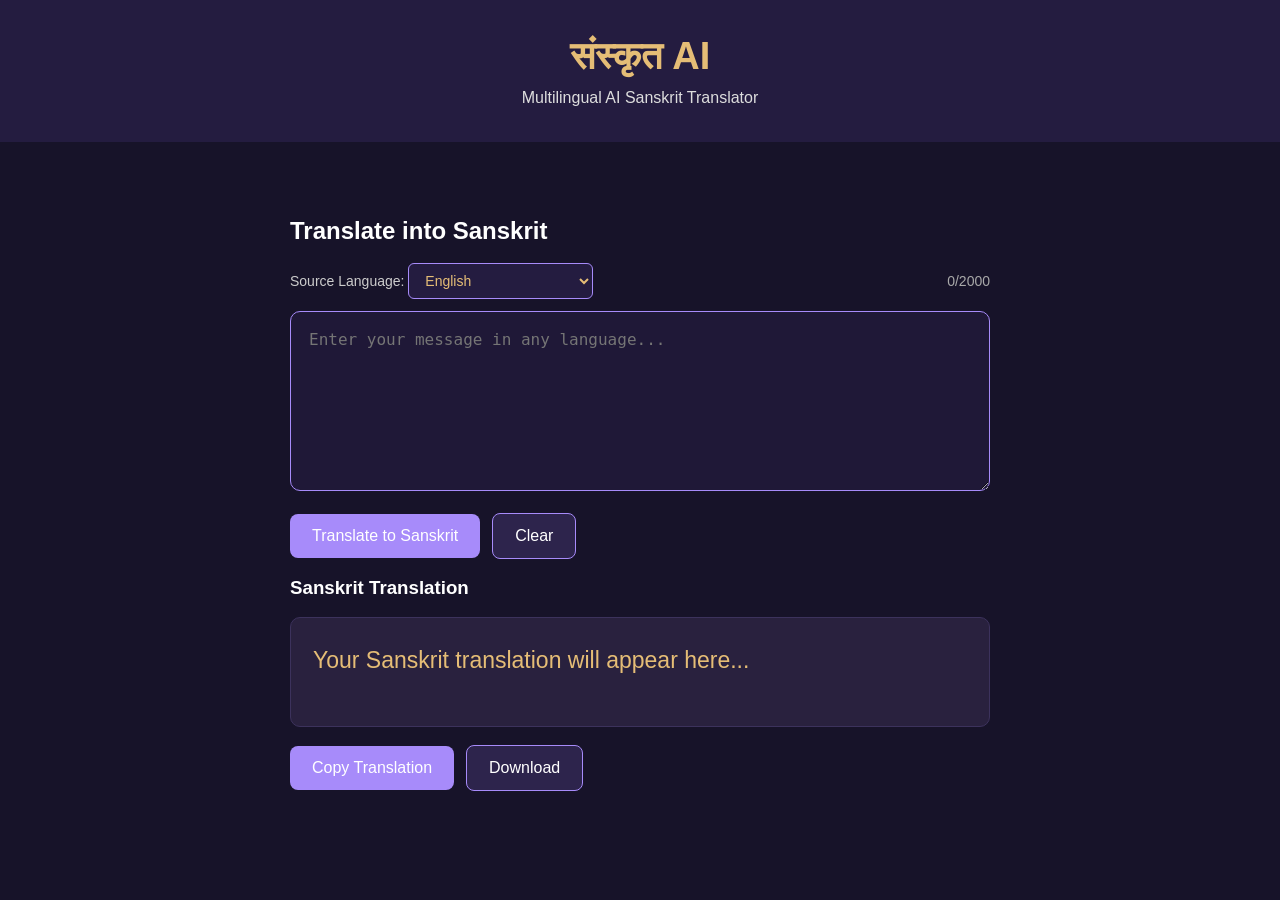
==== frontend/index.html @ bbb3565a "Initial commit: Sanskrit AI Translator with frontend and backend" ====
<!DOCTYPE html>
<html lang="en">
<head>
    <meta charset="UTF-8">
    <meta name="viewport" content="width=device-width, initial-scale=1.0">
    <title>Sanskrit AI Translator</title>
    <link rel="stylesheet" href="style.css">
</head>
<body>

    <header>
        <h1>संस्कृत AI</h1>
        <p>Multilingual AI Sanskrit Translator</p>
    </header>

    <main>
        <h2>Translate into Sanskrit</h2>

        <div class="controls-row">
            <div>
                <label for="sourceLanguage">Source Language: </label>
                <select id="sourceLanguage">
                    <option value="en-IN" selected>English</option>
                    <option value="hi-IN">Hindi (हिन्दी)</option>
                    <option value="bn-IN">Bengali (বাংলা)</option>
                    <option value="gu-IN">Gujarati (ગુજરાતી)</option>
                    <option value="kn-IN">Kannada (ಕನ್ನಡ)</option>
                    <option value="ml-IN">Malayalam (മലയാളം)</option>
                    <option value="mr-IN">Marathi (मराठी)</option>
                    <option value="od-IN">Odia (ଓଡ଼ିଆ)</option>
                    <option value="pa-IN">Punjabi (ਪੰਜਾਬੀ)</option>
                    <option value="ta-IN">Tamil (தமிழ்)</option>
                    <option value="te-IN">Telugu (తెలుగు)</option>
                </select>
            </div>
            <div id="charCount">0/2000</div>
        </div>

        <textarea id="inputText" placeholder="Enter your message in any language..."></textarea>

        <div class="button-group">
            <button id="translateBtn">Translate to Sanskrit</button>
            <button id="clearBtn" class="secondary-btn">Clear</button>
        </div>

        <h3>Sanskrit Translation</h3>

        <div id="outputText">
            Your Sanskrit translation will appear here...
        </div>

        <div class="button-group">
            <button id="copyBtn">Copy Translation</button>
            <button id="downloadBtn" class="secondary-btn">Download</button>
        </div>
    </main>

    <script src="./script.js"></script>
</body>
</html>
---- frontend/style.css ----
* {
    margin: 0;
    padding: 0;
    box-sizing: border-box;
}

body {
    font-family: Arial, sans-serif;
    background: #171329;
    color: white;
    min-height: 100vh;
}

header {
    text-align: center;
    padding: 35px;
    background: #241c40;
}

header h1 {
    color: #e5bd76;
    font-size: 38px;
}

header p {
    margin-top: 10px;
    color: #ddd;
}

main {
    max-width: 750px;
    margin: 50px auto;
    padding: 25px;
}

h2, h3 {
    margin-bottom: 18px;
}

.controls-row {
    display: flex;
    justify-content: space-between;
    align-items: center;
    margin-bottom: 12px;
    flex-wrap: wrap;
    gap: 10px;
}

label {
    font-size: 14px;
    color: #ccc;
}

select {
    background: #241c40;
    color: #e5bd76;
    border: 1px solid #a78bfa;
    border-radius: 6px;
    padding: 8px 12px;
    font-size: 14px;
    outline: none;
    cursor: pointer;
}

#charCount {
    font-size: 14px;
    color: #aaa;
}

textarea {
    width: 100%;
    height: 180px;
    padding: 18px;
    font-size: 16px;
    border-radius: 10px;
    border: 1px solid #a78bfa;
    background: #1f1837;
    color: #fff;
    resize: vertical;
    outline: none;
}

textarea:focus {
    border-color: #c4b5fd;
}

.button-group {
    display: flex;
    gap: 12px;
    align-items: center;
    flex-wrap: wrap;
    margin: 18px 0;
}

button {
    background: #a78bfa;
    color: white;
    border: none;
    padding: 13px 22px;
    border-radius: 8px;
    cursor: pointer;
    font-size: 16px;
    transition: background 0.2s ease;
}

button:hover {
    background: #8061d9;
}

button:disabled {
    background: #5b4887;
    cursor: not-allowed;
}

.secondary-btn {
    background: #2d244c;
    border: 1px solid #a78bfa;
}

.secondary-btn:hover {
    background: #3e3366;
}

#outputText {
    background: #29213e;
    padding: 22px;
    min-height: 110px;
    border-radius: 10px;
    font-size: 23px;
    line-height: 1.8;
    color: #e5bd76;
    border: 1px solid #3c325c;
    word-break: break-word;
}
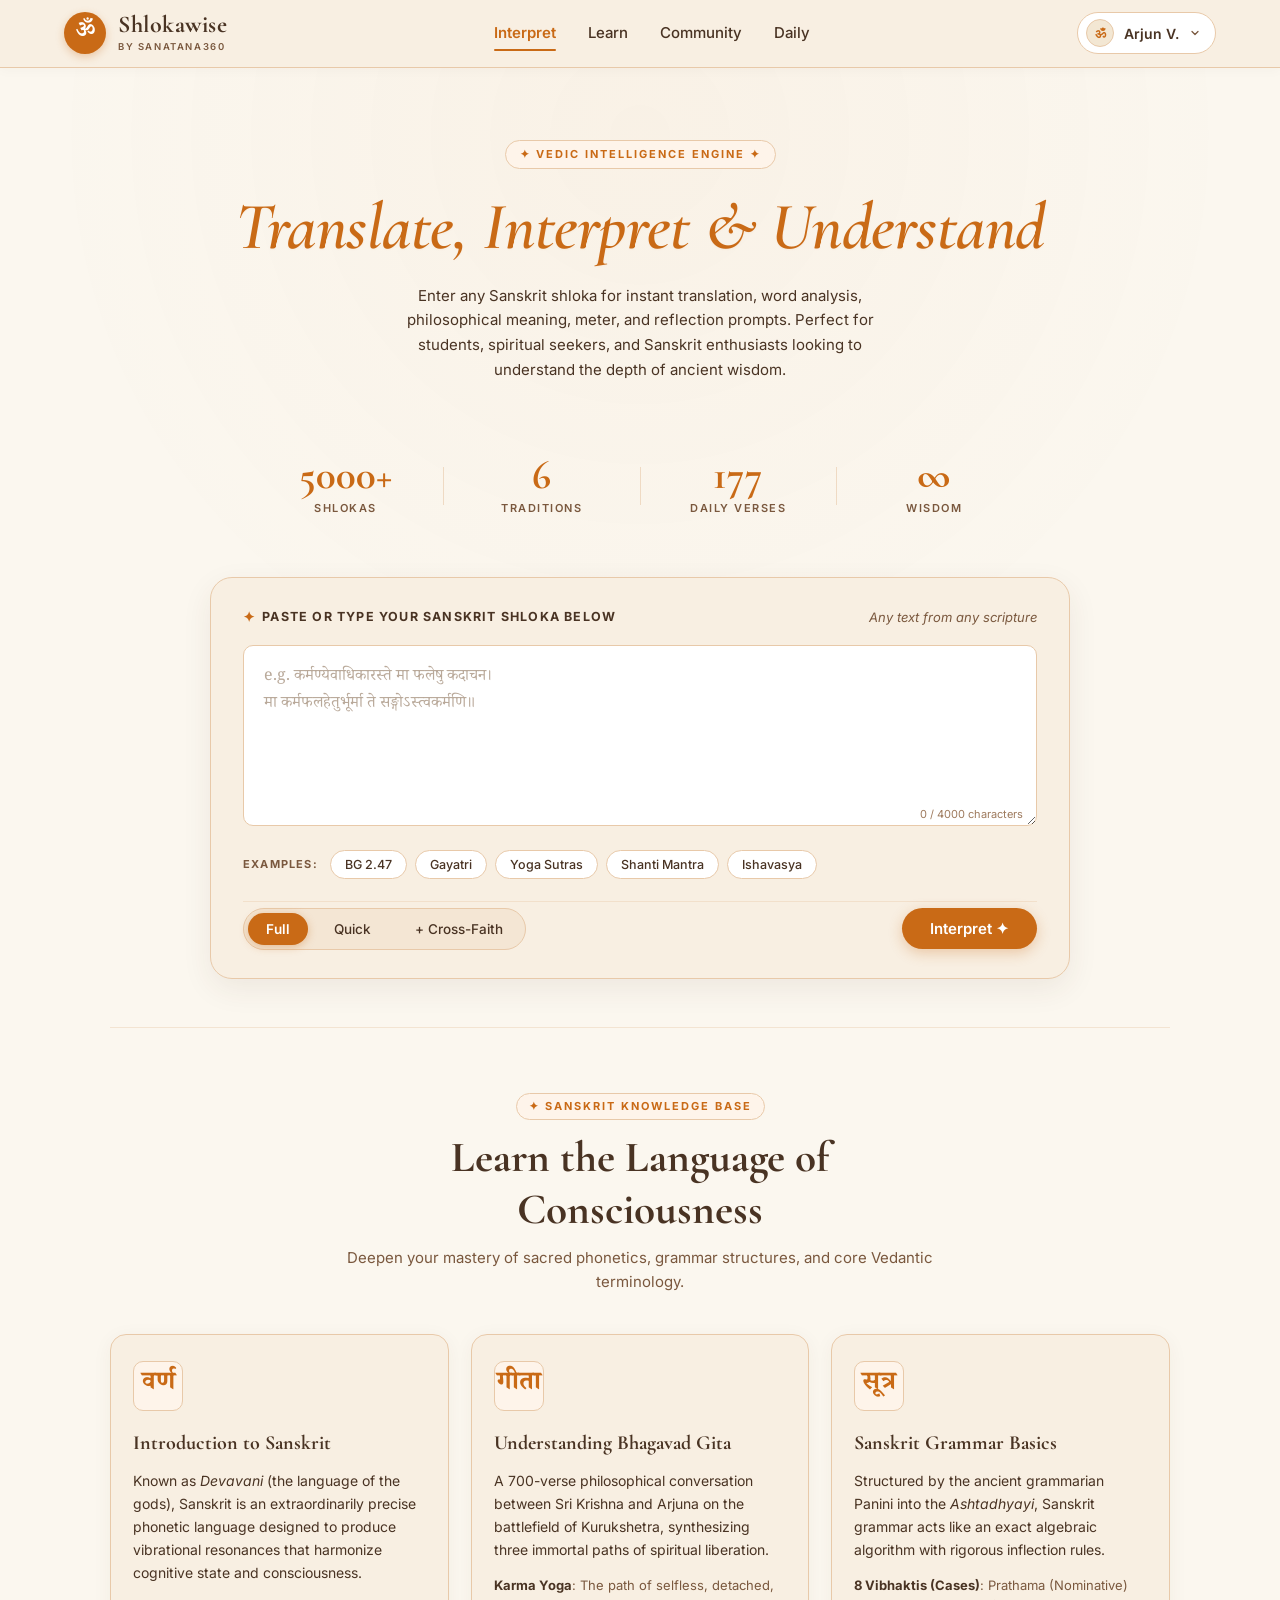
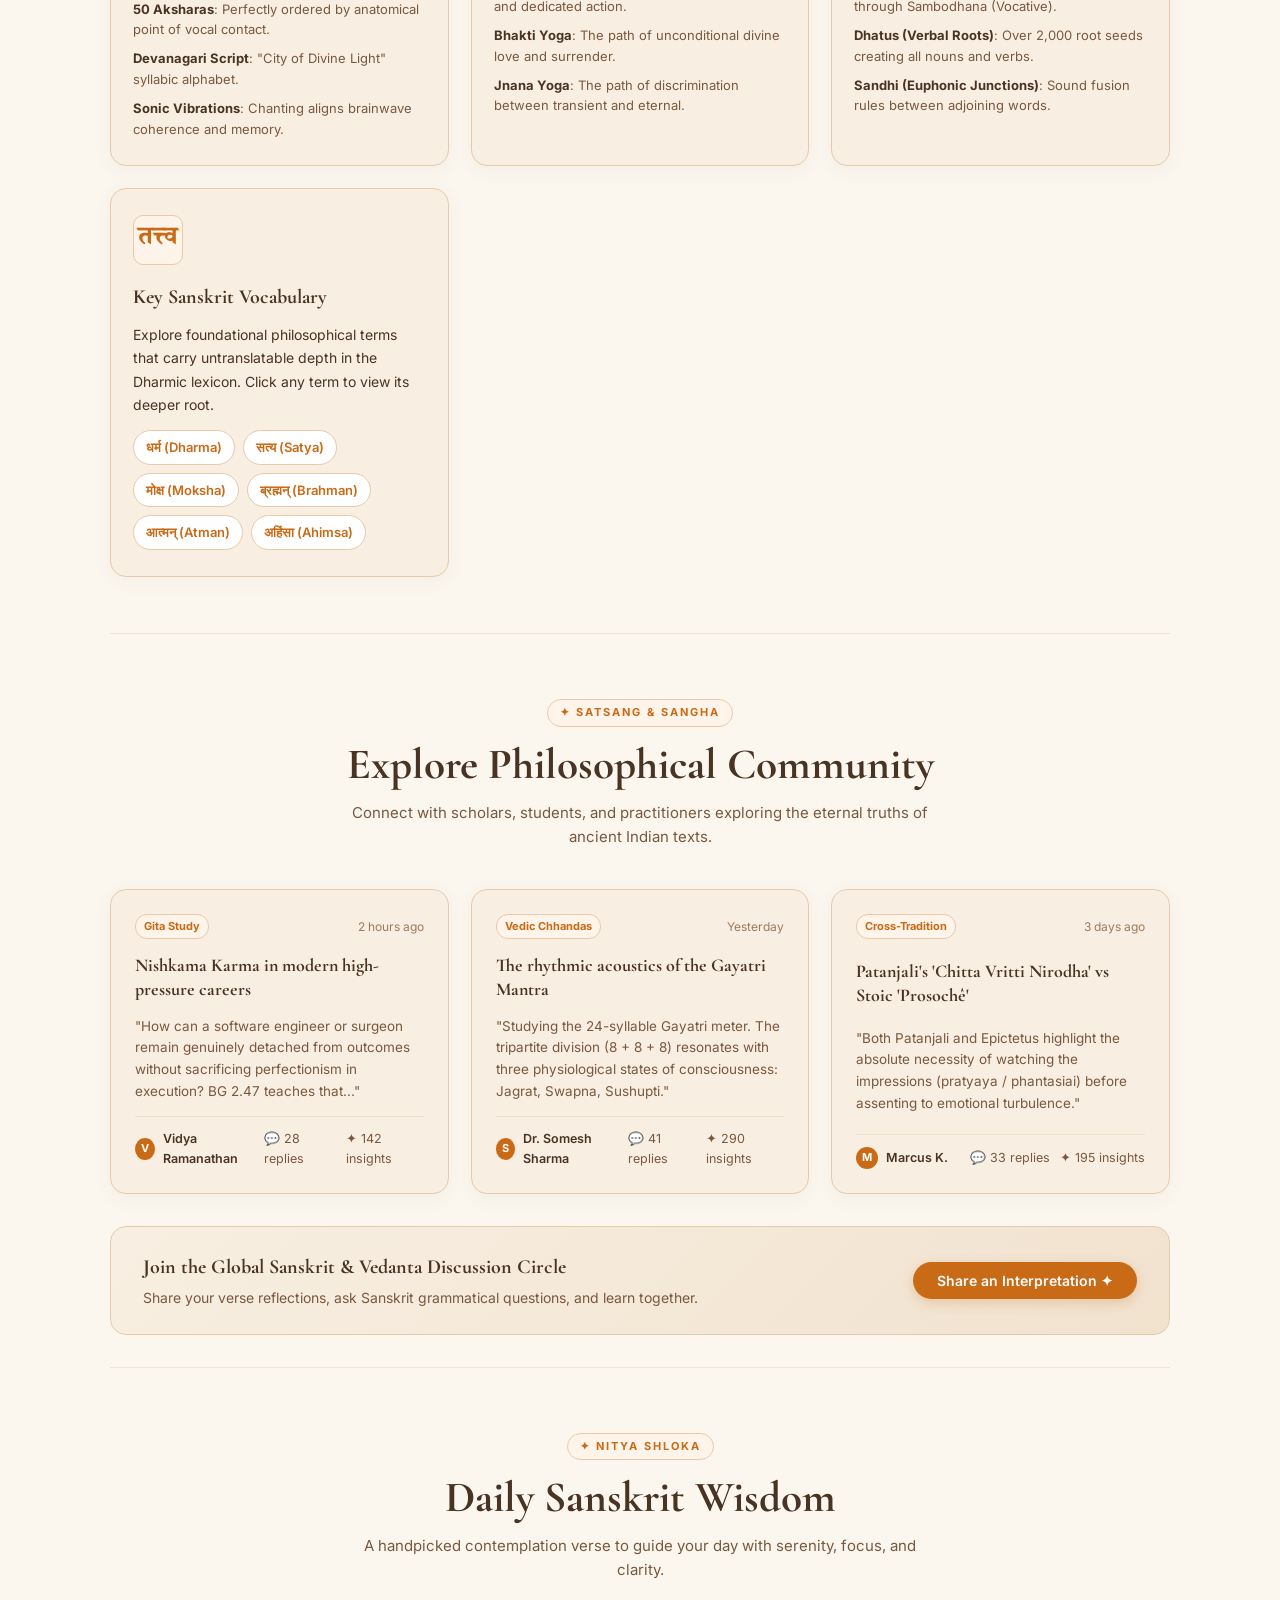
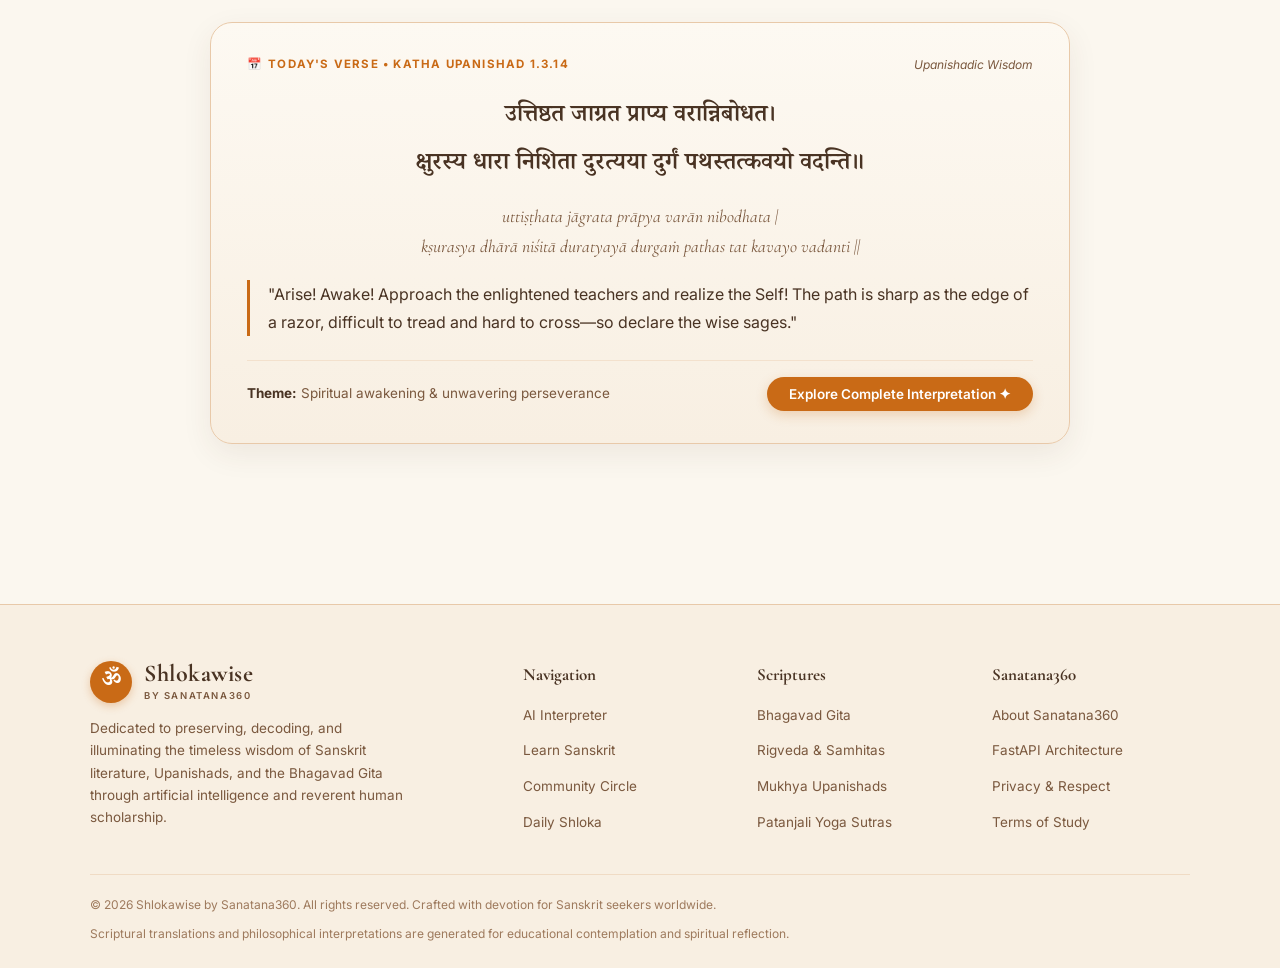
==== commit fd0ad43c: "Build Sanskrit AI Shloka Translator & Analyzer (Shlokawise)" ====
--- a/frontend/index.html
+++ b/frontend/index.html
@@ -3,58 +3,629 @@
 <head>
     <meta charset="UTF-8">
     <meta name="viewport" content="width=device-width, initial-scale=1.0">
-    <title>Sanskrit AI Translator</title>
+    <title>Shlokawise — Sanskrit AI Shloka Translator & Analyzer</title>
+    <meta name="description" content="Translate, interpret and understand Sanskrit shlokas with AI-powered word-by-word analysis, philosophical meaning, meter, and cross-faith parallels.">
+
+    <!-- Google Fonts: Cormorant Garamond, Inter, Noto Serif Devanagari -->
+    <link rel="preconnect" href="https://fonts.googleapis.com">
+    <link rel="preconnect" href="https://fonts.gstatic.com" crossorigin>
+    <link href="https://fonts.googleapis.com/css2?family=Cormorant+Garamond:ital,wght@0,400;0,500;0,600;0,700;1,400;1,600;1,700&family=Inter:wght@300;400;500;600;700&family=Noto+Serif+Devanagari:wght@400;500;600;700&display=swap" rel="stylesheet">
+
     <link rel="stylesheet" href="style.css">
 </head>
 <body>
 
-    <header>
-        <h1>संस्कृत AI</h1>
-        <p>Multilingual AI Sanskrit Translator</p>
+    <!-- 1. Navigation Bar -->
+    <header class="site-header">
+        <nav class="navbar">
+            <!-- Brand Logo & Name -->
+            <a href="#home" class="brand-group">
+                <div class="om-logo-circle" aria-label="Om Logo">
+                    <span class="om-symbol">ॐ</span>
+                </div>
+                <div class="brand-text">
+                    <span class="brand-title">Shlokawise</span>
+                    <span class="brand-subtitle">BY SANATANA360</span>
+                </div>
+            </a>
+
+            <!-- Center Navigation Links -->
+            <div class="nav-center" id="navLinks">
+                <a href="#interpret" class="nav-link active">Interpret</a>
+                <a href="#learn" class="nav-link">Learn</a>
+                <a href="#community" class="nav-link">Community</a>
+                <a href="#daily" class="nav-link">Daily</a>
+            </div>
+
+            <!-- Right Profile Menu -->
+            <div class="nav-right">
+                <div class="profile-dropdown-container">
+                    <button class="profile-button" id="profileBtn" aria-expanded="false" aria-haspopup="true">
+                        <div class="profile-avatar">
+                            <span class="avatar-icon">ॐ</span>
+                        </div>
+                        <span class="profile-username">Arjun V.</span>
+                        <svg class="dropdown-caret" width="12" height="12" viewBox="0 0 24 24" fill="none" stroke="currentColor" stroke-width="2.5" stroke-linecap="round" stroke-linejoin="round">
+                            <polyline points="6 9 12 15 18 9"></polyline>
+                        </svg>
+                    </button>
+
+                    <!-- Dropdown Profile Menu -->
+                    <div class="profile-menu" id="profileMenu">
+                        <div class="profile-menu-header">
+                            <div class="menu-user-badge">Seeker Account</div>
+                            <div class="menu-user-name">Arjun Varma</div>
+                            <div class="menu-user-email">arjun@sanatana360.org</div>
+                        </div>
+                        <div class="profile-menu-items">
+                            <a href="#saved" class="profile-menu-item" id="menuSavedShlokas">
+                                <svg width="15" height="15" viewBox="0 0 24 24" fill="none" stroke="currentColor" stroke-width="2"><path d="M19 21l-7-5-7 5V5a2 2 0 0 1 2-2h10a2 2 0 0 1 2 2z"></path></svg>
+                                <span>My Saved Shlokas</span>
+                                <span class="menu-item-badge">12</span>
+                            </a>
+                            <a href="#history" class="profile-menu-item" id="menuReadingHistory">
+                                <svg width="15" height="15" viewBox="0 0 24 24" fill="none" stroke="currentColor" stroke-width="2"><circle cx="12" cy="12" r="10"></circle><polyline points="12 6 12 12 16 14"></polyline></svg>
+                                <span>Reading History</span>
+                            </a>
+                            <a href="#preferences" class="profile-menu-item" id="menuPreferences">
+                                <svg width="15" height="15" viewBox="0 0 24 24" fill="none" stroke="currentColor" stroke-width="2"><circle cx="12" cy="12" r="3"></circle><path d="M19.4 15a1.65 1.65 0 0 0 .33 1.82l.06.06a2 2 0 0 1 0 2.83 2 2 0 0 1-2.83 0l-.06-.06a1.65 1.65 0 0 0-1.82-.33 1.65 1.65 0 0 0-1 1.51V21a2 2 0 0 1-2 2 2 2 0 0 1-2-2v-.09A1.65 1.65 0 0 0 9 19.4a1.65 1.65 0 0 0-1.82.33l-.06.06a2 2 0 0 1-2.83 0 2 2 0 0 1 0-2.83l.06-.06a1.65 1.65 0 0 0 .33-1.82 1.65 1.65 0 0 0-1.51-1H3a2 2 0 0 1-2-2 2 2 0 0 1 2-2h.09A1.65 1.65 0 0 0 4.6 9a1.65 1.65 0 0 0-.33-1.82l-.06-.06a2 2 0 0 1 0-2.83 2 2 0 0 1 2.83 0l.06.06a1.65 1.65 0 0 0 1.82.33H9a1.65 1.65 0 0 0 1-1.51V3a2 2 0 0 1 2-2 2 2 0 0 1 2 2v.09a1.65 1.65 0 0 0 1 1.51 1.65 1.65 0 0 0 1.82-.33l.06-.06a2 2 0 0 1 2.83 0 2 2 0 0 1 0 2.83l-.06.06a1.65 1.65 0 0 0-.33 1.82V9a1.65 1.65 0 0 0 1.51 1H21a2 2 0 0 1 2 2 2 2 0 0 1-2 2h-.09a1.65 1.65 0 0 0-1.51 1z"></path></svg>
+                                <span>Tradition: Advaita</span>
+                            </a>
+                            <div class="profile-menu-divider"></div>
+                            <button class="profile-menu-item signout-btn" id="menuSignOut">
+                                <svg width="15" height="15" viewBox="0 0 24 24" fill="none" stroke="currentColor" stroke-width="2"><path d="M9 21H5a2 2 0 0 1-2-2V5a2 2 0 0 1 2-2h4"></path><polyline points="16 17 21 12 16 7"></polyline><line x1="21" y1="12" x2="9" y2="12"></line></svg>
+                                <span>Sign Out</span>
+                            </button>
+                        </div>
+                    </div>
+                </div>
+
+                <!-- Mobile Hamburger Button -->
+                <button class="mobile-toggle" id="mobileMenuBtn" aria-label="Toggle navigation menu">
+                    <span class="hamburger-bar"></span>
+                    <span class="hamburger-bar"></span>
+                    <span class="hamburger-bar"></span>
+                </button>
+            </div>
+        </nav>
+
+        <!-- Mobile Navigation Drawer -->
+        <div class="mobile-nav-drawer" id="mobileDrawer">
+            <a href="#interpret" class="mobile-nav-link active">Interpret</a>
+            <a href="#learn" class="mobile-nav-link">Learn</a>
+            <a href="#community" class="mobile-nav-link">Community</a>
+            <a href="#daily" class="mobile-nav-link">Daily</a>
+            <div class="mobile-drawer-footer">
+                <div class="mobile-user-row">
+                    <span class="avatar-icon">ॐ</span>
+                    <span class="profile-username">Arjun V. (Sanatana360)</span>
+                </div>
+            </div>
+        </div>
     </header>
 
-    <main>
-        <h2>Translate into Sanskrit</h2>
-
-        <div class="controls-row">
-            <div>
-                <label for="sourceLanguage">Source Language: </label>
-                <select id="sourceLanguage">
-                    <option value="en-IN" selected>English</option>
-                    <option value="hi-IN">Hindi (हिन्दी)</option>
-                    <option value="bn-IN">Bengali (বাংলা)</option>
-                    <option value="gu-IN">Gujarati (ગુજરાતી)</option>
-                    <option value="kn-IN">Kannada (ಕನ್ನಡ)</option>
-                    <option value="ml-IN">Malayalam (മലയാളം)</option>
-                    <option value="mr-IN">Marathi (मराठी)</option>
-                    <option value="od-IN">Odia (ଓଡ଼ିଆ)</option>
-                    <option value="pa-IN">Punjabi (ਪੰਜਾਬੀ)</option>
-                    <option value="ta-IN">Tamil (தமிழ்)</option>
-                    <option value="te-IN">Telugu (తెలుగు)</option>
-                </select>
-            </div>
-            <div id="charCount">0/2000</div>
+    <!-- Main Content Container -->
+    <main class="page-container" id="home">
+
+        <!-- 2. Hero Section -->
+        <section class="hero-section">
+            <div class="hero-badge">✦ VEDIC INTELLIGENCE ENGINE ✦</div>
+            <h1 class="hero-title">Translate, Interpret &amp; Understand</h1>
+            <p class="hero-description">
+                Enter any Sanskrit shloka for instant translation, word analysis, philosophical meaning, meter, and reflection prompts. Perfect for students, spiritual seekers, and Sanskrit enthusiasts looking to understand the depth of ancient wisdom.
+            </p>
+        </section>
+
+        <!-- 3. Statistics Section -->
+        <section class="stats-section" aria-label="Shlokawise Key Statistics">
+            <div class="stat-card">
+                <div class="stat-number">5000+</div>
+                <div class="stat-label">SHLOKAS</div>
+            </div>
+            <div class="stat-divider"></div>
+            <div class="stat-card">
+                <div class="stat-number">6</div>
+                <div class="stat-label">TRADITIONS</div>
+            </div>
+            <div class="stat-divider"></div>
+            <div class="stat-card">
+                <div class="stat-number">177</div>
+                <div class="stat-label">DAILY VERSES</div>
+            </div>
+            <div class="stat-divider"></div>
+            <div class="stat-card">
+                <div class="stat-number">∞</div>
+                <div class="stat-label">WISDOM</div>
+            </div>
+        </section>
+
+        <!-- 4. Sanskrit Shloka Input Card -->
+        <section class="interpreter-section" id="interpret">
+            <div class="shloka-input-card">
+                <!-- Card Header -->
+                <div class="card-top-row">
+                    <div class="card-instruction">
+                        <span class="star-glyph">✦</span> PASTE OR TYPE YOUR SANSKRIT SHLOKA BELOW
+                    </div>
+                    <div class="card-subtitle">
+                        Any text from any scripture
+                    </div>
+                </div>
+
+                <!-- Textarea -->
+                <div class="textarea-wrapper">
+                    <textarea 
+                        id="shlokaInput" 
+                        class="shloka-textarea" 
+                        rows="4" 
+                        placeholder="e.g. कर्मण्येवाधिकारस्ते मा फलेषु कदाचन।&#10;मा कर्मफलहेतुर्भूर्मा ते सङ्गोऽस्त्वकर्मणि॥"
+                        spellcheck="false"
+                    ></textarea>
+                    <div class="char-counter" id="charCounter">0 / 4000 characters</div>
+                </div>
+
+                <!-- Validation / Feedback Banner -->
+                <div class="validation-banner" id="validationBanner" role="alert" hidden>
+                    <span class="validation-icon">⚠</span>
+                    <span class="validation-text" id="validationText">Please enter or choose a Sanskrit shloka to interpret.</span>
+                </div>
+
+                <!-- Example Shloka Buttons -->
+                <div class="examples-container">
+                    <span class="examples-tag">EXAMPLES:</span>
+                    <div class="example-buttons-group">
+                        <button type="button" class="example-btn" data-verse="bg247">BG 2.47</button>
+                        <button type="button" class="example-btn" data-verse="gayatri">Gayatri</button>
+                        <button type="button" class="example-btn" data-verse="yogasutras">Yoga Sutras</button>
+                        <button type="button" class="example-btn" data-verse="shanti">Shanti Mantra</button>
+                        <button type="button" class="example-btn" data-verse="ishavasya">Ishavasya</button>
+                    </div>
+                </div>
+
+                <!-- Mode Selector & Interpret Action Row -->
+                <div class="card-action-row">
+                    <!-- Interpretation Mode Selector -->
+                    <div class="mode-selector-group" role="radiogroup" aria-label="Interpretation Mode">
+                        <button type="button" class="mode-btn active" data-mode="full" role="radio" aria-checked="true">
+                            Full
+                        </button>
+                        <button type="button" class="mode-btn" data-mode="quick" role="radio" aria-checked="false">
+                            Quick
+                        </button>
+                        <button type="button" class="mode-btn" data-mode="cross_faith" role="radio" aria-checked="false">
+                            + Cross-Faith
+                        </button>
+                    </div>
+
+                    <!-- Interpret Button -->
+                    <div class="action-submit-group">
+                        <button type="button" class="interpret-btn" id="interpretBtn">
+                            <span class="btn-spinner" id="btnSpinner" hidden></span>
+                            <span class="btn-label" id="btnLabel">Interpret ✦</span>
+                        </button>
+                    </div>
+                </div>
+            </div>
+        </section>
+
+        <!-- 5. Error Message Card (Shown when backend is unreachable) -->
+        <section class="backend-error-container" id="errorSection" hidden>
+            <div class="error-card">
+                <div class="error-header">
+                    <div class="error-badge">⚠ SERVER CONNECTION NOTICE</div>
+                    <button class="error-close" id="errorCloseBtn">&times;</button>
+                </div>
+                <h3 class="error-title" id="errorTitle">Unable to Connect to FastAPI Backend</h3>
+                <p class="error-message" id="errorMessage">
+                    The interpretation request could not reach the backend server.
+                </p>
+                <div class="error-instructions">
+                    <div class="instructions-label">How to start your local backend:</div>
+                    <code>uvicorn backend.app:app --reload --port 8000</code>
+                </div>
+            </div>
+        </section>
+
+        <!-- 6. AI Results Section -->
+        <section class="results-section" id="resultsSection" hidden>
+            <div class="results-header-card">
+                <div class="results-meta">
+                    <span class="results-badge" id="resultModeBadge">✦ FULL INTERPRETATION</span>
+                    <h2 class="results-title" id="resultTitle">Bhagavad Gita — Chapter 2, Verse 47</h2>
+                    <span class="results-meter" id="resultMeter">Meter: Anuṣṭubh Chhandas</span>
+                </div>
+                <div class="results-actions">
+                    <button type="button" class="action-pill-btn" id="copyAllBtn">
+                        <svg width="15" height="15" viewBox="0 0 24 24" fill="none" stroke="currentColor" stroke-width="2"><rect x="9" y="9" width="13" height="13" rx="2" ry="2"></rect><path d="M5 15H4a2 2 0 0 1-2-2V4a2 2 0 0 1 2-2h9a2 2 0 0 1 2 2v1"></path></svg>
+                        <span>Copy Full Report</span>
+                    </button>
+                    <button type="button" class="action-pill-btn" id="newInterpretBtn">
+                        <svg width="15" height="15" viewBox="0 0 24 24" fill="none" stroke="currentColor" stroke-width="2"><polyline points="23 4 23 10 17 10"></polyline><polyline points="1 20 1 14 7 14"></polyline><path d="M3.51 9a9 9 0 0 1 14.85-3.36L23 10M1 14l4.64 4.36A9 9 0 0 0 20.49 15"></path></svg>
+                        <span>New Shloka</span>
+                    </button>
+                </div>
+            </div>
+
+            <!-- Card 1: Original Sanskrit Shloka -->
+            <article class="result-card shloka-primary-card">
+                <div class="card-header-line">
+                    <h3 class="card-heading">✦ Original Sanskrit Shloka</h3>
+                    <button type="button" class="copy-icon-btn" id="copyShlokaBtn" aria-label="Copy Sanskrit Shloka">
+                        <svg width="14" height="14" viewBox="0 0 24 24" fill="none" stroke="currentColor" stroke-width="2"><rect x="9" y="9" width="13" height="13" rx="2" ry="2"></rect><path d="M5 15H4a2 2 0 0 1-2-2V4a2 2 0 0 1 2-2h9a2 2 0 0 1 2 2v1"></path></svg>
+                        <span class="copy-text">Copy Shloka</span>
+                    </button>
+                </div>
+                <div class="sanskrit-display" id="resSanskrit">
+                    कर्मण्येवाधिकारस्ते मा फलेषु कदाचन।<br>
+                    मा कर्मफलहेतुर्भूर्मा ते सङ्गोऽस्त्वकर्मणि॥
+                </div>
+            </article>
+
+            <!-- Card 2: Transliteration -->
+            <article class="result-card transliteration-card" id="cardTransliteration">
+                <div class="card-header-line">
+                    <h3 class="card-heading">✦ IAST Roman Transliteration</h3>
+                </div>
+                <div class="transliteration-text" id="resTransliteration">
+                    karmaṇy-evādhikāras te mā phaleṣu kadācana |<br>
+                    mā karma-phala-hetur bhūr mā te saṅgo 'stv akarmaṇi ||
+                </div>
+            </article>
+
+            <!-- Card 3: English Translation -->
+            <article class="result-card translation-card">
+                <div class="card-header-line">
+                    <h3 class="card-heading">✦ English Translation</h3>
+                    <button type="button" class="copy-icon-btn" id="copyTranslationBtn" aria-label="Copy English Translation">
+                        <svg width="14" height="14" viewBox="0 0 24 24" fill="none" stroke="currentColor" stroke-width="2"><rect x="9" y="9" width="13" height="13" rx="2" ry="2"></rect><path d="M5 15H4a2 2 0 0 1-2-2V4a2 2 0 0 1 2-2h9a2 2 0 0 1 2 2v1"></path></svg>
+                        <span class="copy-text">Copy Translation</span>
+                    </button>
+                </div>
+                <blockquote class="translation-text" id="resTranslation">
+                    You have a right only to perform your prescribed duty, but never to the fruits of action. Never consider yourself the cause of the results of your activities, and never be attached to inaction.
+                </blockquote>
+            </article>
+
+            <!-- Card 4: Word-by-Word Analysis (Full/Cross-Faith) -->
+            <article class="result-card word-analysis-card" id="cardWordByWord">
+                <div class="card-header-line">
+                    <h3 class="card-heading">✦ Word-by-Word Analysis (Padachheda &amp; Artha)</h3>
+                </div>
+                <div class="table-responsive">
+                    <table class="word-table">
+                        <thead>
+                            <tr>
+                                <th>Sanskrit Word</th>
+                                <th>Transliteration</th>
+                                <th>Grammatical Analysis</th>
+                                <th>Meaning</th>
+                            </tr>
+                        </thead>
+                        <tbody id="resWordTableBody">
+                            <!-- Populated dynamically -->
+                        </tbody>
+                    </table>
+                </div>
+            </article>
+
+            <!-- Card 5: Philosophical Meaning -->
+            <article class="result-card philosophical-card" id="cardPhilosophical">
+                <div class="card-header-line">
+                    <h3 class="card-heading">✦ Philosophical Meaning (Darshana &amp; Tattva)</h3>
+                </div>
+                <div class="card-body-text" id="resPhilosophical">
+                    <!-- Populated dynamically -->
+                </div>
+            </article>
+
+            <!-- Card 6: Historical & Spiritual Context -->
+            <article class="result-card context-card" id="cardContext">
+                <div class="card-header-line">
+                    <h3 class="card-heading">✦ Historical &amp; Spiritual Context</h3>
+                </div>
+                <div class="card-body-text" id="resContext">
+                    <!-- Populated dynamically -->
+                </div>
+            </article>
+
+            <!-- Card 7: Key Takeaways -->
+            <article class="result-card takeaways-card" id="cardTakeaways">
+                <div class="card-header-line">
+                    <h3 class="card-heading">✦ Key Takeaways &amp; Life Lessons</h3>
+                </div>
+                <ul class="takeaways-list" id="resTakeaways">
+                    <!-- Populated dynamically -->
+                </ul>
+            </article>
+
+            <!-- Card 8: Reflection Questions -->
+            <article class="result-card reflections-card" id="cardReflections">
+                <div class="card-header-line">
+                    <h3 class="card-heading">✦ Contemplation &amp; Reflection Prompts</h3>
+                </div>
+                <div class="reflections-grid" id="resReflections">
+                    <!-- Populated dynamically -->
+                </div>
+            </article>
+
+            <!-- Card 9: Cross-Faith & Universal Parallel Traditions -->
+            <article class="result-card cross-faith-card" id="cardCrossFaith">
+                <div class="card-header-line">
+                    <h3 class="card-heading">✦ Cross-Faith Insights &amp; Universal Parallels</h3>
+                    <span class="universal-tag">Universal Wisdom</span>
+                </div>
+                <div class="universal-teaching-banner" id="resUniversalTeaching">
+                    The universal dichotomy of control: distinguishing what lies within our sovereign power from what lies beyond it.
+                </div>
+                <div class="traditions-grid" id="resCrossFaithGrid">
+                    <!-- Populated dynamically -->
+                </div>
+            </article>
+        </section>
+
+        <!-- 7. Learn Section -->
+        <section class="content-section" id="learn">
+            <div class="section-title-wrap">
+                <span class="section-tag">✦ SANSKRIT KNOWLEDGE BASE</span>
+                <h2 class="section-heading">Learn the Language of Consciousness</h2>
+                <p class="section-subtext">Deepen your mastery of sacred phonetics, grammar structures, and core Vedantic terminology.</p>
+            </div>
+
+            <div class="learn-grid">
+                <!-- Learn Card 1 -->
+                <div class="learn-card">
+                    <div class="learn-icon">वर्ण</div>
+                    <h3 class="learn-title">Introduction to Sanskrit</h3>
+                    <p class="learn-description">
+                        Known as <em>Devavani</em> (the language of the gods), Sanskrit is an extraordinarily precise phonetic language designed to produce vibrational resonances that harmonize cognitive state and consciousness.
+                    </p>
+                    <ul class="learn-points">
+                        <li><strong>50 Aksharas</strong>: Perfectly ordered by anatomical point of vocal contact.</li>
+                        <li><strong>Devanagari Script</strong>: "City of Divine Light" syllabic alphabet.</li>
+                        <li><strong>Sonic Vibrations</strong>: Chanting aligns brainwave coherence and memory.</li>
+                    </ul>
+                </div>
+
+                <!-- Learn Card 2 -->
+                <div class="learn-card">
+                    <div class="learn-icon">गीता</div>
+                    <h3 class="learn-title">Understanding Bhagavad Gita</h3>
+                    <p class="learn-description">
+                        A 700-verse philosophical conversation between Sri Krishna and Arjuna on the battlefield of Kurukshetra, synthesizing three immortal paths of spiritual liberation.
+                    </p>
+                    <ul class="learn-points">
+                        <li><strong>Karma Yoga</strong>: The path of selfless, detached, and dedicated action.</li>
+                        <li><strong>Bhakti Yoga</strong>: The path of unconditional divine love and surrender.</li>
+                        <li><strong>Jnana Yoga</strong>: The path of discrimination between transient and eternal.</li>
+                    </ul>
+                </div>
+
+                <!-- Learn Card 3 -->
+                <div class="learn-card">
+                    <div class="learn-icon">सूत्र</div>
+                    <h3 class="learn-title">Sanskrit Grammar Basics</h3>
+                    <p class="learn-description">
+                        Structured by the ancient grammarian Panini into the <em>Ashtadhyayi</em>, Sanskrit grammar acts like an exact algebraic algorithm with rigorous inflection rules.
+                    </p>
+                    <ul class="learn-points">
+                        <li><strong>8 Vibhaktis (Cases)</strong>: Prathama (Nominative) through Sambodhana (Vocative).</li>
+                        <li><strong>Dhatus (Verbal Roots)</strong>: Over 2,000 root seeds creating all nouns and verbs.</li>
+                        <li><strong>Sandhi (Euphonic Junctions)</strong>: Sound fusion rules between adjoining words.</li>
+                    </ul>
+                </div>
+
+                <!-- Learn Card 4 -->
+                <div class="learn-card">
+                    <div class="learn-icon">तत्त्व</div>
+                    <h3 class="learn-title">Key Sanskrit Vocabulary</h3>
+                    <p class="learn-description">
+                        Explore foundational philosophical terms that carry untranslatable depth in the Dharmic lexicon. Click any term to view its deeper root.
+                    </p>
+                    <div class="terms-cloud">
+                        <span class="term-pill" title="Righteousness, cosmic order, duty, moral law">धर्म (Dharma)</span>
+                        <span class="term-pill" title="Truth, reality, unchangeable essence">सत्य (Satya)</span>
+                        <span class="term-pill" title="Spiritual liberation, freedom from cycle of rebirth">मोक्ष (Moksha)</span>
+                        <span class="term-pill" title="The supreme non-dual infinite consciousness">ब्रह्मन् (Brahman)</span>
+                        <span class="term-pill" title="The eternal inner Self, the witness observer">आत्मन् (Atman)</span>
+                        <span class="term-pill" title="Non-violence, absence of harm in thought, word, and deed">अहिंसा (Ahimsa)</span>
+                    </div>
+                </div>
+            </div>
+        </section>
+
+        <!-- 8. Community Section -->
+        <section class="content-section" id="community">
+            <div class="section-title-wrap">
+                <span class="section-tag">✦ SATSANG &amp; SANGHA</span>
+                <h2 class="section-heading">Explore Philosophical Community</h2>
+                <p class="section-subtext">Connect with scholars, students, and practitioners exploring the eternal truths of ancient Indian texts.</p>
+            </div>
+
+            <div class="community-grid">
+                <!-- Thread 1 -->
+                <div class="community-card">
+                    <div class="community-meta">
+                        <span class="topic-tag">Gita Study</span>
+                        <span class="topic-time">2 hours ago</span>
+                    </div>
+                    <h3 class="community-title">Nishkama Karma in modern high-pressure careers</h3>
+                    <p class="community-snippet">
+                        "How can a software engineer or surgeon remain genuinely detached from outcomes without sacrificing perfectionism in execution? BG 2.47 teaches that..."
+                    </p>
+                    <div class="community-footer">
+                        <div class="author-info">
+                            <span class="author-avatar">V</span>
+                            <span class="author-name">Vidya Ramanathan</span>
+                        </div>
+                        <div class="community-stats">
+                            <span>💬 28 replies</span>
+                            <span>✦ 142 insights</span>
+                        </div>
+                    </div>
+                </div>
+
+                <!-- Thread 2 -->
+                <div class="community-card">
+                    <div class="community-meta">
+                        <span class="topic-tag">Vedic Chhandas</span>
+                        <span class="topic-time">Yesterday</span>
+                    </div>
+                    <h3 class="community-title">The rhythmic acoustics of the Gayatri Mantra</h3>
+                    <p class="community-snippet">
+                        "Studying the 24-syllable Gayatri meter. The tripartite division (8 + 8 + 8) resonates with three physiological states of consciousness: Jagrat, Swapna, Sushupti."
+                    </p>
+                    <div class="community-footer">
+                        <div class="author-info">
+                            <span class="author-avatar">S</span>
+                            <span class="author-name">Dr. Somesh Sharma</span>
+                        </div>
+                        <div class="community-stats">
+                            <span>💬 41 replies</span>
+                            <span>✦ 290 insights</span>
+                        </div>
+                    </div>
+                </div>
+
+                <!-- Thread 3 -->
+                <div class="community-card">
+                    <div class="community-meta">
+                        <span class="topic-tag">Cross-Tradition</span>
+                        <span class="topic-time">3 days ago</span>
+                    </div>
+                    <h3 class="community-title">Patanjali's 'Chitta Vritti Nirodha' vs Stoic 'Prosochê'</h3>
+                    <p class="community-snippet">
+                        "Both Patanjali and Epictetus highlight the absolute necessity of watching the impressions (pratyaya / phantasiai) before assenting to emotional turbulence."
+                    </p>
+                    <div class="community-footer">
+                        <div class="author-info">
+                            <span class="author-avatar">M</span>
+                            <span class="author-name">Marcus K.</span>
+                        </div>
+                        <div class="community-stats">
+                            <span>💬 33 replies</span>
+                            <span>✦ 195 insights</span>
+                        </div>
+                    </div>
+                </div>
+            </div>
+
+            <!-- Community CTA Box -->
+            <div class="community-cta-box">
+                <div class="cta-text">
+                    <div class="cta-title">Join the Global Sanskrit &amp; Vedanta Discussion Circle</div>
+                    <div class="cta-subtitle">Share your verse reflections, ask Sanskrit grammatical questions, and learn together.</div>
+                </div>
+                <button type="button" class="cta-btn" id="joinCommunityBtn">Share an Interpretation ✦</button>
+            </div>
+        </section>
+
+        <!-- 9. Daily Wisdom Section -->
+        <section class="content-section" id="daily">
+            <div class="section-title-wrap">
+                <span class="section-tag">✦ NITYA SHLOKA</span>
+                <h2 class="section-heading">Daily Sanskrit Wisdom</h2>
+                <p class="section-subtext">A handpicked contemplation verse to guide your day with serenity, focus, and clarity.</p>
+            </div>
+
+            <div class="daily-shloka-card">
+                <div class="daily-card-header">
+                    <div class="daily-date-badge">
+                        <span class="calendar-icon">📅</span> TODAY'S VERSE • KATHA UPANISHAD 1.3.14
+                    </div>
+                    <span class="daily-tradition-tag">Upanishadic Wisdom</span>
+                </div>
+
+                <div class="daily-sanskrit" id="dailySanskritText">
+                    उत्तिष्ठत जाग्रत प्राप्य वरान्निबोधत।<br>
+                    क्षुरस्य धारा निशिता दुरत्यया दुर्गं पथस्तत्कवयो वदन्ति॥
+                </div>
+
+                <div class="daily-transliteration" id="dailyTranslitText">
+                    uttiṣṭhata jāgrata prāpya varān nibodhata |<br>
+                    kṣurasya dhārā niśitā duratyayā durgaṁ pathas tat kavayo vadanti ||
+                </div>
+
+                <blockquote class="daily-meaning" id="dailyMeaningText">
+                    "Arise! Awake! Approach the enlightened teachers and realize the Self! The path is sharp as the edge of a razor, difficult to tread and hard to cross—so declare the wise sages."
+                </blockquote>
+
+                <div class="daily-action-footer">
+                    <div class="daily-meta-info">
+                        <strong>Theme:</strong> Spiritual awakening &amp; unwavering perseverance
+                    </div>
+                    <button type="button" class="daily-interpret-btn" id="dailyInterpretBtn">
+                        Explore Complete Interpretation ✦
+                    </button>
+                </div>
+            </div>
+        </section>
+
+    </main>
+
+    <!-- 10. Site Footer -->
+    <footer class="site-footer">
+        <div class="footer-container">
+            <div class="footer-brand-col">
+                <div class="footer-logo-row">
+                    <div class="om-logo-circle footer-logo">
+                        <span class="om-symbol">ॐ</span>
+                    </div>
+                    <div class="brand-text">
+                        <span class="brand-title footer-title">Shlokawise</span>
+                        <span class="brand-subtitle footer-subtitle">BY SANATANA360</span>
+                    </div>
+                </div>
+                <p class="footer-about">
+                    Dedicated to preserving, decoding, and illuminating the timeless wisdom of Sanskrit literature, Upanishads, and the Bhagavad Gita through artificial intelligence and reverent human scholarship.
+                </p>
+            </div>
+
+            <div class="footer-links-col">
+                <div class="footer-col-heading">Navigation</div>
+                <ul class="footer-links">
+                    <li><a href="#interpret">AI Interpreter</a></li>
+                    <li><a href="#learn">Learn Sanskrit</a></li>
+                    <li><a href="#community">Community Circle</a></li>
+                    <li><a href="#daily">Daily Shloka</a></li>
+                </ul>
+            </div>
+
+            <div class="footer-links-col">
+                <div class="footer-col-heading">Scriptures</div>
+                <ul class="footer-links">
+                    <li><a href="#interpret" class="quick-load-link" data-verse="bg247">Bhagavad Gita</a></li>
+                    <li><a href="#interpret" class="quick-load-link" data-verse="gayatri">Rigveda &amp; Samhitas</a></li>
+                    <li><a href="#interpret" class="quick-load-link" data-verse="ishavasya">Mukhya Upanishads</a></li>
+                    <li><a href="#interpret" class="quick-load-link" data-verse="yogasutras">Patanjali Yoga Sutras</a></li>
+                </ul>
+            </div>
+
+            <div class="footer-links-col">
+                <div class="footer-col-heading">Sanatana360</div>
+                <ul class="footer-links">
+                    <li><a href="javascript:void(0)" id="footerAboutLink">About Sanatana360</a></li>
+                    <li><a href="javascript:void(0)" id="footerApiDocsLink">FastAPI Architecture</a></li>
+                    <li><a href="javascript:void(0)" id="footerPrivacyLink">Privacy &amp; Respect</a></li>
+                    <li><a href="javascript:void(0)" id="footerTermsLink">Terms of Study</a></li>
+                </ul>
+            </div>
         </div>
 
-        <textarea id="inputText" placeholder="Enter your message in any language..."></textarea>
-
-        <div class="button-group">
-            <button id="translateBtn">Translate to Sanskrit</button>
-            <button id="clearBtn" class="secondary-btn">Clear</button>
+        <div class="footer-bottom">
+            <div class="footer-bottom-content">
+                <p class="footer-copy">© 2026 Shlokawise by Sanatana360. All rights reserved. Crafted with devotion for Sanskrit seekers worldwide.</p>
+                <p class="footer-disclaimer">Scriptural translations and philosophical interpretations are generated for educational contemplation and spiritual reflection.</p>
+            </div>
         </div>
-
-        <h3>Sanskrit Translation</h3>
-
-        <div id="outputText">
-            Your Sanskrit translation will appear here...
-        </div>
-
-        <div class="button-group">
-            <button id="copyBtn">Copy Translation</button>
-            <button id="downloadBtn" class="secondary-btn">Download</button>
-        </div>
-    </main>
-
-    <script src="./script.js"></script>
+    </footer>
+
+    <!-- Toast Notification for Copy/Actions -->
+    <div class="toast-notification" id="toastNotification" role="status" aria-live="polite">
+        <span class="toast-icon">✓</span>
+        <span class="toast-message" id="toastMessage">Copied to clipboard</span>
+    </div>
+
+    <!-- Script File -->
+    <script src="script.js"></script>
 </body>
 </html>
--- a/frontend/style.css
+++ b/frontend/style.css
@@ -1,134 +1,1904 @@
-* {
+/* ==========================================================================
+   Shlokawise — Sanskrit AI Shloka Translator & Analyzer
+   Design System & Stylesheet
+   Color Palette:
+     - Warm Ivory: #FBF7EF
+     - Primary Orange: #C96A16
+     - Dark Brown Text: #493323
+     - Light Cream: #F8EFE2
+     - Peach Border: #E8C9A9
+     - White: #FFFFFF
+   Typography:
+     - Headings: 'Cormorant Garamond', serif
+     - Body: 'Inter', sans-serif
+     - Sanskrit: 'Noto Serif Devanagari', serif
+   ========================================================================== */
+
+/* --------------------------------------------------------------------------
+   1. CSS Reset & Variables
+   -------------------------------------------------------------------------- */
+:root {
+    --bg-ivory: #FBF7EF;
+    --primary-orange: #C96A16;
+    --primary-orange-hover: #b2580c;
+    --primary-orange-light: #fef4ea;
+    --primary-orange-rgb: 201, 106, 22;
+    --text-dark-brown: #493323;
+    --text-muted-brown: #7A583E;
+    --text-light-brown: #9E7A5D;
+    --cream-surface: #F8EFE2;
+    --cream-surface-alt: #F3E7D3;
+    --border-peach: #E8C9A9;
+    --border-peach-light: #F0DBC4;
+    --white: #FFFFFF;
+    --shadow-soft: 0 4px 20px rgba(73, 51, 35, 0.05);
+    --shadow-card: 0 10px 30px rgba(73, 51, 35, 0.08);
+    --shadow-hover: 0 14px 36px rgba(201, 106, 22, 0.14);
+    --radius-sm: 6px;
+    --radius-md: 10px;
+    --radius-lg: 16px;
+    --radius-xl: 22px;
+    --font-heading: 'Cormorant Garamond', Georgia, serif;
+    --font-body: 'Inter', -apple-system, BlinkMacSystemFont, "Segoe UI", Roboto, sans-serif;
+    --font-sanskrit: 'Noto Serif Devanagari', 'Cormorant Garamond', serif;
+    --transition-fast: 0.2s ease;
+    --transition-normal: 0.3s ease;
+}
+
+*, *::before, *::after {
     margin: 0;
     padding: 0;
     box-sizing: border-box;
 }
 
+html {
+    scroll-behavior: smooth;
+    -webkit-font-smoothing: antialiased;
+    -moz-osx-font-smoothing: grayscale;
+}
+
 body {
-    font-family: Arial, sans-serif;
-    background: #171329;
-    color: white;
+    background-color: var(--bg-ivory);
+    color: var(--text-dark-brown);
+    font-family: var(--font-body);
+    font-size: 16px;
+    line-height: 1.6;
     min-height: 100vh;
-}
-
-header {
+    overflow-x: hidden;
+    position: relative;
+}
+
+/* Subtle spiritual background grain / glow */
+body::before {
+    content: '';
+    position: fixed;
+    top: 0;
+    left: 50%;
+    transform: translateX(-50%);
+    width: 100vw;
+    height: 100vh;
+    background: radial-gradient(circle at 50% 15%, rgba(201, 106, 22, 0.04) 0%, transparent 60%);
+    pointer-events: none;
+    z-index: -1;
+}
+
+/* --------------------------------------------------------------------------
+   2. Typography Helpers
+   -------------------------------------------------------------------------- */
+h1, h2, h3, h4 {
+    font-family: var(--font-heading);
+    color: var(--text-dark-brown);
+    font-weight: 600;
+}
+
+a {
+    color: inherit;
+    text-decoration: none;
+    transition: color var(--transition-fast);
+}
+
+button {
+    font-family: var(--font-body);
+    border: none;
+    outline: none;
+    cursor: pointer;
+    background: none;
+}
+
+/* --------------------------------------------------------------------------
+   3. Header & Navigation Bar
+   -------------------------------------------------------------------------- */
+.site-header {
+    position: sticky;
+    top: 0;
+    z-index: 1000;
+    background: var(--cream-surface);
+    border-bottom: 1px solid var(--border-peach);
+    box-shadow: 0 2px 12px rgba(73, 51, 35, 0.03);
+    backdrop-filter: blur(8px);
+}
+
+.navbar {
+    max-width: 1200px;
+    margin: 0 auto;
+    padding: 12px 24px;
+    display: flex;
+    align-items: center;
+    justify-content: space-between;
+}
+
+/* Brand Group */
+.brand-group {
+    display: flex;
+    align-items: center;
+    gap: 12px;
+}
+
+.om-logo-circle {
+    width: 42px;
+    height: 42px;
+    background-color: var(--primary-orange);
+    border-radius: 50%;
+    display: flex;
+    align-items: center;
+    justify-content: center;
+    color: var(--white);
+    box-shadow: 0 3px 8px rgba(201, 106, 22, 0.3);
+    transition: transform var(--transition-fast), box-shadow var(--transition-fast);
+}
+
+.brand-group:hover .om-logo-circle {
+    transform: scale(1.05) rotate(3deg);
+    box-shadow: 0 5px 14px rgba(201, 106, 22, 0.4);
+}
+
+.om-symbol {
+    font-family: var(--font-sanskrit);
+    font-size: 22px;
+    font-weight: 700;
+    line-height: 1;
+}
+
+.brand-text {
+    display: flex;
+    flex-direction: column;
+}
+
+.brand-title {
+    font-family: var(--font-heading);
+    font-size: 24px;
+    font-weight: 700;
+    color: var(--text-dark-brown);
+    letter-spacing: 0.5px;
+    line-height: 1.1;
+}
+
+.brand-subtitle {
+    font-size: 9.5px;
+    font-weight: 600;
+    letter-spacing: 1.6px;
+    color: var(--text-muted-brown);
+    margin-top: 1px;
+}
+
+/* Center Navigation Links */
+.nav-center {
+    display: flex;
+    align-items: center;
+    gap: 32px;
+}
+
+.nav-link {
+    font-size: 15px;
+    font-weight: 500;
+    color: var(--text-dark-brown);
+    position: relative;
+    padding: 6px 0;
+}
+
+.nav-link::after {
+    content: '';
+    position: absolute;
+    bottom: 0;
+    left: 0;
+    width: 0;
+    height: 2px;
+    background-color: var(--primary-orange);
+    transition: width var(--transition-fast);
+    border-radius: 2px;
+}
+
+.nav-link:hover {
+    color: var(--primary-orange);
+}
+
+.nav-link:hover::after,
+.nav-link.active::after {
+    width: 100%;
+}
+
+.nav-link.active {
+    color: var(--primary-orange);
+    font-weight: 600;
+}
+
+/* Right Nav: Profile Dropdown */
+.nav-right {
+    display: flex;
+    align-items: center;
+    gap: 16px;
+}
+
+.profile-dropdown-container {
+    position: relative;
+}
+
+.profile-button {
+    display: flex;
+    align-items: center;
+    gap: 10px;
+    padding: 6px 14px 6px 8px;
+    border: 1px solid var(--border-peach);
+    border-radius: 30px;
+    background-color: var(--white);
+    color: var(--text-dark-brown);
+    transition: all var(--transition-fast);
+}
+
+.profile-button:hover {
+    border-color: var(--primary-orange);
+    box-shadow: 0 2px 10px rgba(201, 106, 22, 0.12);
+}
+
+.profile-avatar {
+    width: 28px;
+    height: 28px;
+    border-radius: 50%;
+    background-color: var(--cream-surface-alt);
+    border: 1px solid var(--border-peach);
+    display: flex;
+    align-items: center;
+    justify-content: center;
+    color: var(--primary-orange);
+    font-size: 13px;
+    font-weight: 700;
+}
+
+.profile-username {
+    font-size: 14px;
+    font-weight: 600;
+    color: var(--text-dark-brown);
+}
+
+.dropdown-caret {
+    color: var(--text-muted-brown);
+    transition: transform var(--transition-fast);
+}
+
+.profile-dropdown-container.open .dropdown-caret {
+    transform: rotate(180deg);
+}
+
+/* Profile Dropdown Menu */
+.profile-menu {
+    position: absolute;
+    top: calc(100% + 10px);
+    right: 0;
+    width: 250px;
+    background: var(--white);
+    border: 1px solid var(--border-peach);
+    border-radius: var(--radius-md);
+    box-shadow: var(--shadow-card);
+    padding: 8px 0;
+    display: none;
+    animation: fadeInSlide 0.2s ease forwards;
+    z-index: 1010;
+}
+
+.profile-dropdown-container.open .profile-menu {
+    display: block;
+}
+
+@keyframes fadeInSlide {
+    from {
+        opacity: 0;
+        transform: translateY(-8px);
+    }
+    to {
+        opacity: 1;
+        transform: translateY(0);
+    }
+}
+
+.profile-menu-header {
+    padding: 12px 16px 10px;
+    border-bottom: 1px solid var(--border-peach-light);
+    background: var(--bg-ivory);
+}
+
+.menu-user-badge {
+    display: inline-block;
+    font-size: 10px;
+    text-transform: uppercase;
+    font-weight: 700;
+    letter-spacing: 0.8px;
+    color: var(--primary-orange);
+    background: var(--primary-orange-light);
+    padding: 2px 6px;
+    border-radius: 4px;
+    margin-bottom: 4px;
+}
+
+.menu-user-name {
+    font-size: 14px;
+    font-weight: 600;
+    color: var(--text-dark-brown);
+}
+
+.menu-user-email {
+    font-size: 12px;
+    color: var(--text-muted-brown);
+}
+
+.profile-menu-items {
+    padding: 6px 0;
+}
+
+.profile-menu-item {
+    display: flex;
+    align-items: center;
+    gap: 10px;
+    padding: 9px 16px;
+    font-size: 13.5px;
+    color: var(--text-dark-brown);
+    width: 100%;
+    text-align: left;
+    transition: background-color var(--transition-fast), color var(--transition-fast);
+}
+
+.profile-menu-item:hover {
+    background-color: var(--cream-surface);
+    color: var(--primary-orange);
+}
+
+.menu-item-badge {
+    margin-left: auto;
+    font-size: 11px;
+    background: var(--cream-surface-alt);
+    color: var(--text-muted-brown);
+    padding: 2px 7px;
+    border-radius: 12px;
+    font-weight: 600;
+}
+
+.profile-menu-divider {
+    height: 1px;
+    background: var(--border-peach-light);
+    margin: 6px 0;
+}
+
+.signout-btn {
+    color: #b93838;
+}
+
+.signout-btn:hover {
+    background-color: #fdf2f2;
+    color: #9c2727;
+}
+
+/* Mobile Toggle Hamburger */
+.mobile-toggle {
+    display: none;
+    flex-direction: column;
+    justify-content: space-around;
+    width: 28px;
+    height: 24px;
+    background: transparent;
+    cursor: pointer;
+    padding: 0;
+    z-index: 1001;
+}
+
+.hamburger-bar {
+    width: 100%;
+    height: 2.5px;
+    background-color: var(--text-dark-brown);
+    border-radius: 2px;
+    transition: all 0.3s ease;
+}
+
+.mobile-toggle.open .hamburger-bar:nth-child(1) {
+    transform: translateY(8px) rotate(45deg);
+}
+.mobile-toggle.open .hamburger-bar:nth-child(2) {
+    opacity: 0;
+}
+.mobile-toggle.open .hamburger-bar:nth-child(3) {
+    transform: translateY(-8px) rotate(-45deg);
+}
+
+/* Mobile Nav Drawer */
+.mobile-nav-drawer {
+    display: none;
+    background: var(--cream-surface);
+    border-bottom: 1px solid var(--border-peach);
+    padding: 18px 24px;
+    flex-direction: column;
+    gap: 16px;
+    box-shadow: 0 8px 24px rgba(73, 51, 35, 0.08);
+}
+
+.mobile-nav-drawer.open {
+    display: flex;
+}
+
+.mobile-nav-link {
+    font-size: 16px;
+    font-weight: 500;
+    color: var(--text-dark-brown);
+    padding: 8px 0;
+    border-bottom: 1px solid var(--border-peach-light);
+}
+
+.mobile-nav-link.active {
+    color: var(--primary-orange);
+    font-weight: 600;
+}
+
+.mobile-drawer-footer {
+    padding-top: 10px;
+}
+
+.mobile-user-row {
+    display: flex;
+    align-items: center;
+    gap: 10px;
+    font-size: 14px;
+    color: var(--text-muted-brown);
+}
+
+/* --------------------------------------------------------------------------
+   4. Hero Section
+   -------------------------------------------------------------------------- */
+.page-container {
+    max-width: 1100px;
+    margin: 0 auto;
+    padding: 48px 20px 80px;
+}
+
+.hero-section {
     text-align: center;
-    padding: 35px;
-    background: #241c40;
-}
-
-header h1 {
-    color: #e5bd76;
-    font-size: 38px;
-}
-
-header p {
-    margin-top: 10px;
-    color: #ddd;
-}
-
-main {
-    max-width: 750px;
-    margin: 50px auto;
-    padding: 25px;
-}
-
-h2, h3 {
+    padding: 24px 16px 28px;
+}
+
+.hero-badge {
+    display: inline-block;
+    font-size: 11px;
+    font-weight: 700;
+    letter-spacing: 2px;
+    color: var(--primary-orange);
+    background: var(--primary-orange-light);
+    border: 1px solid var(--border-peach);
+    padding: 5px 14px;
+    border-radius: 30px;
+    margin-bottom: 20px;
+    text-transform: uppercase;
+}
+
+.hero-title {
+    font-family: var(--font-heading);
+    font-size: clamp(2.6rem, 5.2vw, 4.3rem);
+    font-style: italic;
+    font-weight: 600;
+    color: var(--primary-orange);
+    line-height: 1.15;
     margin-bottom: 18px;
-}
-
-.controls-row {
+    letter-spacing: -0.5px;
+    text-shadow: 0 1px 2px rgba(201, 106, 22, 0.05);
+}
+
+.hero-description {
+    max-width: 480px;
+    margin: 0 auto;
+    font-size: 15px;
+    color: var(--text-dark-brown);
+    line-height: 1.65;
+    font-weight: 400;
+}
+
+/* --------------------------------------------------------------------------
+   5. Statistics Section
+   -------------------------------------------------------------------------- */
+.stats-section {
+    display: flex;
+    justify-content: center;
+    align-items: center;
+    gap: 36px;
+    margin: 28px auto 44px;
+    padding: 16px 24px;
+    max-width: 760px;
+}
+
+.stat-card {
+    text-align: center;
+    flex: 1;
+}
+
+.stat-number {
+    font-family: var(--font-heading);
+    font-size: clamp(2rem, 3.2vw, 2.7rem);
+    font-weight: 700;
+    color: var(--primary-orange);
+    line-height: 1;
+    margin-bottom: 4px;
+}
+
+.stat-label {
+    font-size: 11px;
+    font-weight: 600;
+    letter-spacing: 1.5px;
+    color: var(--text-muted-brown);
+    text-transform: uppercase;
+}
+
+.stat-divider {
+    width: 1px;
+    height: 38px;
+    background: var(--border-peach);
+    opacity: 0.6;
+}
+
+/* --------------------------------------------------------------------------
+   6. Sanskrit Shloka Input Card
+   -------------------------------------------------------------------------- */
+.interpreter-section {
+    margin-bottom: 48px;
+}
+
+.shloka-input-card {
+    background-color: var(--cream-surface);
+    border: 1px solid var(--border-peach);
+    border-radius: var(--radius-xl);
+    box-shadow: var(--shadow-card);
+    padding: 28px 32px;
+    max-width: 860px;
+    margin: 0 auto;
+    position: relative;
+    transition: box-shadow var(--transition-normal);
+}
+
+.shloka-input-card:hover {
+    box-shadow: 0 14px 40px rgba(73, 51, 35, 0.1);
+}
+
+/* Card Top Row */
+.card-top-row {
     display: flex;
     justify-content: space-between;
     align-items: center;
+    margin-bottom: 16px;
+    flex-wrap: wrap;
+    gap: 8px;
+}
+
+.card-instruction {
+    font-size: 12.5px;
+    font-weight: 700;
+    letter-spacing: 1.2px;
+    color: var(--text-dark-brown);
+    text-transform: uppercase;
+    display: flex;
+    align-items: center;
+    gap: 6px;
+}
+
+.star-glyph {
+    color: var(--primary-orange);
+    font-size: 14px;
+}
+
+.card-subtitle {
+    font-size: 13px;
+    font-style: italic;
+    color: var(--text-muted-brown);
+}
+
+/* Textarea Wrapper */
+.textarea-wrapper {
+    position: relative;
+    margin-bottom: 16px;
+}
+
+.shloka-textarea {
+    width: 100%;
+    min-height: 145px;
+    padding: 18px 20px 32px;
+    background-color: var(--white);
+    border: 1px solid var(--border-peach);
+    border-radius: var(--radius-md);
+    color: var(--text-dark-brown);
+    font-family: var(--font-sanskrit);
+    font-size: 18px;
+    line-height: 1.8;
+    resize: vertical;
+    outline: none;
+    transition: border-color var(--transition-fast), box-shadow var(--transition-fast);
+}
+
+.shloka-textarea:focus {
+    border-color: var(--primary-orange);
+    box-shadow: 0 0 0 3px rgba(201, 106, 22, 0.12);
+}
+
+.shloka-textarea::placeholder {
+    color: #a89481;
+    font-family: var(--font-sanskrit);
+    font-size: 16px;
+    line-height: 1.7;
+    opacity: 0.8;
+}
+
+.char-counter {
+    position: absolute;
+    bottom: 10px;
+    right: 14px;
+    font-size: 11px;
+    color: var(--text-light-brown);
+    pointer-events: none;
+}
+
+/* Validation Alert Banner */
+.validation-banner {
+    display: flex;
+    align-items: center;
+    gap: 8px;
+    padding: 10px 14px;
+    background-color: #fff4e5;
+    border: 1px solid #ffd099;
+    border-radius: var(--radius-sm);
+    color: #8c4206;
+    font-size: 13px;
+    margin-bottom: 16px;
+    animation: fadeIn 0.2s ease;
+}
+
+.validation-banner[hidden] {
+    display: none !important;
+}
+
+.validation-icon {
+    font-size: 15px;
+}
+
+/* Examples Section */
+.examples-container {
+    display: flex;
+    align-items: center;
+    gap: 12px;
+    margin-bottom: 22px;
+    flex-wrap: wrap;
+}
+
+.examples-tag {
+    font-size: 11px;
+    font-weight: 700;
+    letter-spacing: 1.2px;
+    color: var(--text-muted-brown);
+    text-transform: uppercase;
+}
+
+.example-buttons-group {
+    display: flex;
+    align-items: center;
+    gap: 8px;
+    flex-wrap: wrap;
+}
+
+.example-btn {
+    padding: 6px 14px;
+    background-color: var(--white);
+    border: 1px solid var(--border-peach);
+    border-radius: 20px;
+    font-size: 12.5px;
+    font-weight: 500;
+    color: var(--text-dark-brown);
+    transition: all var(--transition-fast);
+}
+
+.example-btn:hover {
+    border-color: var(--primary-orange);
+    color: var(--primary-orange);
+    background-color: var(--primary-orange-light);
+    transform: translateY(-1px);
+}
+
+.example-btn.active {
+    background-color: var(--primary-orange-light);
+    border-color: var(--primary-orange);
+    color: var(--primary-orange);
+    font-weight: 600;
+}
+
+/* Card Action Row: Mode Selector & Interpret Button */
+.card-action-row {
+    display: flex;
+    justify-content: space-between;
+    align-items: center;
+    flex-wrap: wrap;
+    gap: 16px;
+    padding-top: 6px;
+    border-top: 1px solid rgba(232, 201, 169, 0.4);
+}
+
+/* Mode Selector */
+.mode-selector-group {
+    display: flex;
+    align-items: center;
+    gap: 8px;
+    background: rgba(232, 201, 169, 0.25);
+    padding: 4px;
+    border-radius: 30px;
+    border: 1px solid var(--border-peach);
+}
+
+.mode-btn {
+    padding: 8px 18px;
+    border-radius: 24px;
+    font-size: 13.5px;
+    font-weight: 500;
+    color: var(--text-dark-brown);
+    transition: all var(--transition-fast);
+}
+
+.mode-btn:hover:not(.active) {
+    color: var(--primary-orange);
+}
+
+.mode-btn.active {
+    background-color: var(--primary-orange);
+    color: var(--white);
+    font-weight: 600;
+    box-shadow: 0 2px 8px rgba(201, 106, 22, 0.35);
+}
+
+/* Interpret Action Button */
+.interpret-btn {
+    display: inline-flex;
+    align-items: center;
+    justify-content: center;
+    gap: 8px;
+    background-color: var(--primary-orange);
+    color: var(--white);
+    font-size: 15px;
+    font-weight: 600;
+    padding: 11px 28px;
+    border-radius: 30px;
+    box-shadow: 0 4px 14px rgba(201, 106, 22, 0.3);
+    transition: all var(--transition-fast);
+}
+
+.interpret-btn:hover {
+    background-color: var(--primary-orange-hover);
+    transform: translateY(-2px);
+    box-shadow: 0 6px 18px rgba(201, 106, 22, 0.4);
+}
+
+.interpret-btn:active {
+    transform: translateY(0);
+}
+
+.interpret-btn:disabled {
+    opacity: 0.75;
+    cursor: not-allowed;
+    transform: none;
+}
+
+/* Spinner Animation */
+.btn-spinner {
+    display: inline-block;
+    width: 15px;
+    height: 15px;
+    border: 2px solid rgba(255, 255, 255, 0.4);
+    border-top-color: var(--white);
+    border-radius: 50%;
+    animation: spin 0.8s linear infinite;
+}
+
+.btn-spinner[hidden] {
+    display: none !important;
+}
+
+@keyframes spin {
+    to {
+        transform: rotate(360deg);
+    }
+}
+
+/* --------------------------------------------------------------------------
+   7. Backend Error Section
+   -------------------------------------------------------------------------- */
+.backend-error-container {
+    max-width: 860px;
+    margin: 0 auto 36px;
+    animation: fadeIn 0.3s ease;
+}
+
+.backend-error-container[hidden] {
+    display: none !important;
+}
+
+.error-card {
+    background-color: #fff9f4;
+    border: 1px solid #f3b584;
+    border-left: 5px solid var(--primary-orange);
+    border-radius: var(--radius-md);
+    padding: 20px 24px;
+    box-shadow: var(--shadow-soft);
+}
+
+.error-header {
+    display: flex;
+    justify-content: space-between;
+    align-items: center;
+    margin-bottom: 8px;
+}
+
+.error-badge {
+    font-size: 11px;
+    font-weight: 700;
+    letter-spacing: 1px;
+    color: var(--primary-orange);
+}
+
+.error-close {
+    font-size: 20px;
+    color: var(--text-muted-brown);
+    padding: 0 4px;
+    cursor: pointer;
+}
+
+.error-title {
+    font-size: 18px;
+    font-weight: 600;
+    color: var(--text-dark-brown);
+    margin-bottom: 6px;
+}
+
+.error-message {
+    font-size: 14px;
+    color: var(--text-dark-brown);
+    margin-bottom: 14px;
+}
+
+.error-instructions {
+    background: #f8efe2;
+    padding: 10px 14px;
+    border-radius: var(--radius-sm);
+    border: 1px solid var(--border-peach);
+}
+
+.instructions-label {
+    font-size: 12px;
+    font-weight: 600;
+    color: var(--text-muted-brown);
+    margin-bottom: 4px;
+}
+
+.error-instructions code {
+    font-family: Consolas, monospace;
+    font-size: 13px;
+    color: var(--primary-orange);
+    background: #ffffff;
+    padding: 3px 8px;
+    border-radius: 4px;
+    display: inline-block;
+    border: 1px solid var(--border-peach-light);
+}
+
+/* --------------------------------------------------------------------------
+   8. AI Results Section
+   -------------------------------------------------------------------------- */
+.results-section {
+    max-width: 860px;
+    margin: 0 auto 64px;
+    display: flex;
+    flex-direction: column;
+    gap: 22px;
+    animation: slideUpFade 0.4s ease forwards;
+}
+
+.results-section[hidden] {
+    display: none !important;
+}
+
+@keyframes slideUpFade {
+    from {
+        opacity: 0;
+        transform: translateY(24px);
+    }
+    to {
+        opacity: 1;
+        transform: translateY(0);
+    }
+}
+
+/* Results Header Bar */
+.results-header-card {
+    background: var(--cream-surface);
+    border: 1px solid var(--border-peach);
+    border-radius: var(--radius-lg);
+    padding: 20px 24px;
+    display: flex;
+    justify-content: space-between;
+    align-items: center;
+    flex-wrap: wrap;
+    gap: 16px;
+    box-shadow: var(--shadow-soft);
+}
+
+.results-badge {
+    display: inline-block;
+    font-size: 10.5px;
+    font-weight: 700;
+    letter-spacing: 1.5px;
+    color: var(--primary-orange);
+    background: var(--primary-orange-light);
+    border: 1px solid var(--border-peach);
+    padding: 3px 10px;
+    border-radius: 20px;
+    margin-bottom: 6px;
+}
+
+.results-title {
+    font-size: 24px;
+    font-weight: 700;
+    color: var(--text-dark-brown);
+    line-height: 1.2;
+    margin-bottom: 3px;
+}
+
+.results-meter {
+    font-size: 13px;
+    font-style: italic;
+    color: var(--text-muted-brown);
+}
+
+.results-actions {
+    display: flex;
+    align-items: center;
+    gap: 10px;
+}
+
+.action-pill-btn {
+    display: inline-flex;
+    align-items: center;
+    gap: 6px;
+    padding: 8px 16px;
+    border: 1px solid var(--border-peach);
+    border-radius: 20px;
+    background: var(--white);
+    color: var(--text-dark-brown);
+    font-size: 13px;
+    font-weight: 500;
+    transition: all var(--transition-fast);
+}
+
+.action-pill-btn:hover {
+    border-color: var(--primary-orange);
+    color: var(--primary-orange);
+    background: var(--primary-orange-light);
+}
+
+/* Result Cards Base */
+.result-card {
+    background-color: var(--cream-surface);
+    border: 1px solid var(--border-peach);
+    border-radius: var(--radius-lg);
+    padding: 24px 28px;
+    box-shadow: var(--shadow-soft);
+    transition: transform var(--transition-fast), box-shadow var(--transition-fast);
+}
+
+.result-card:hover {
+    box-shadow: 0 8px 26px rgba(73, 51, 35, 0.08);
+}
+
+.result-card[hidden] {
+    display: none !important;
+}
+
+.card-header-line {
+    display: flex;
+    justify-content: space-between;
+    align-items: center;
+    margin-bottom: 14px;
+    padding-bottom: 8px;
+    border-bottom: 1px solid rgba(232, 201, 169, 0.4);
+}
+
+.card-heading {
+    font-family: var(--font-heading);
+    font-size: 20px;
+    font-weight: 700;
+    color: var(--primary-orange);
+    letter-spacing: 0.3px;
+}
+
+.copy-icon-btn {
+    display: inline-flex;
+    align-items: center;
+    gap: 6px;
+    font-size: 12px;
+    font-weight: 500;
+    color: var(--text-muted-brown);
+    padding: 4px 10px;
+    border-radius: 14px;
+    border: 1px solid var(--border-peach);
+    background: var(--white);
+    transition: all var(--transition-fast);
+}
+
+.copy-icon-btn:hover {
+    color: var(--primary-orange);
+    border-color: var(--primary-orange);
+    background: var(--primary-orange-light);
+}
+
+/* Card 1: Original Sanskrit Display */
+.shloka-primary-card {
+    background: linear-gradient(180deg, #FAF4EB 0%, #F5ECDD 100%);
+    border: 1px solid var(--border-peach);
+}
+
+.sanskrit-display {
+    font-family: var(--font-sanskrit);
+    font-size: clamp(20px, 2.6vw, 26px);
+    font-weight: 600;
+    color: var(--text-dark-brown);
+    line-height: 2.1;
+    text-align: center;
+    padding: 16px 12px;
+    letter-spacing: 0.5px;
+    word-break: break-word;
+}
+
+/* Card 2: Transliteration */
+.transliteration-text {
+    font-family: var(--font-heading);
+    font-size: 18.5px;
+    font-style: italic;
+    color: var(--text-dark-brown);
+    line-height: 1.8;
+    text-align: center;
+    padding: 6px 12px;
+}
+
+/* Card 3: Translation */
+.translation-text {
+    font-family: var(--font-body);
+    font-size: 16.5px;
+    line-height: 1.8;
+    color: var(--text-dark-brown);
+    border-left: 3px solid var(--primary-orange);
+    padding-left: 18px;
+    font-style: normal;
+    margin: 4px 0;
+}
+
+/* Card 4: Word-by-Word Analysis Table */
+.table-responsive {
+    overflow-x: auto;
+    margin-top: 8px;
+}
+
+.word-table {
+    width: 100%;
+    border-collapse: separate;
+    border-spacing: 0;
+    font-size: 14px;
+}
+
+.word-table th {
+    background-color: var(--cream-surface-alt);
+    color: var(--text-dark-brown);
+    font-weight: 600;
+    text-align: left;
+    padding: 10px 14px;
+    border-bottom: 1px solid var(--border-peach);
+    font-size: 12.5px;
+    text-transform: uppercase;
+    letter-spacing: 0.8px;
+}
+
+.word-table th:first-child {
+    border-top-left-radius: var(--radius-sm);
+}
+.word-table th:last-child {
+    border-top-right-radius: var(--radius-sm);
+}
+
+.word-table td {
+    padding: 12px 14px;
+    border-bottom: 1px solid rgba(232, 201, 169, 0.4);
+    color: var(--text-dark-brown);
+    vertical-align: top;
+}
+
+.word-table tr:last-child td {
+    border-bottom: none;
+}
+
+.word-table tr:hover td {
+    background-color: rgba(255, 255, 255, 0.6);
+}
+
+.sanskrit-word-cell {
+    font-family: var(--font-sanskrit);
+    font-size: 17px;
+    font-weight: 600;
+    color: var(--primary-orange);
+    white-space: nowrap;
+}
+
+.translit-word-cell {
+    font-style: italic;
+    font-family: var(--font-heading);
+    font-size: 15px;
+    color: var(--text-muted-brown);
+    white-space: nowrap;
+}
+
+.grammar-word-cell {
+    font-size: 13px;
+    color: var(--text-muted-brown);
+}
+
+.meaning-word-cell {
+    font-weight: 500;
+}
+
+/* Cards Body Text */
+.card-body-text {
+    font-size: 15.5px;
+    line-height: 1.8;
+    color: var(--text-dark-brown);
+}
+
+/* Card 7: Takeaways */
+.takeaways-list {
+    list-style: none;
+    display: flex;
+    flex-direction: column;
+    gap: 12px;
+}
+
+.takeaway-item {
+    display: flex;
+    align-items: flex-start;
+    gap: 12px;
+    font-size: 15px;
+    line-height: 1.65;
+}
+
+.takeaway-bullet {
+    color: var(--primary-orange);
+    font-size: 16px;
+    line-height: 1.4;
+    flex-shrink: 0;
+}
+
+/* Card 8: Reflections */
+.reflections-grid {
+    display: flex;
+    flex-direction: column;
+    gap: 12px;
+}
+
+.reflection-item {
+    background: var(--white);
+    border: 1px solid var(--border-peach-light);
+    border-radius: var(--radius-md);
+    padding: 14px 18px;
+    display: flex;
+    gap: 14px;
+    align-items: flex-start;
+}
+
+.reflection-index {
+    width: 24px;
+    height: 24px;
+    border-radius: 50%;
+    background-color: var(--primary-orange-light);
+    color: var(--primary-orange);
+    border: 1px solid var(--border-peach);
+    display: flex;
+    align-items: center;
+    justify-content: center;
+    font-size: 12px;
+    font-weight: 700;
+    flex-shrink: 0;
+    margin-top: 2px;
+}
+
+.reflection-query {
+    font-size: 14.5px;
+    font-style: italic;
+    color: var(--text-dark-brown);
+    line-height: 1.65;
+}
+
+/* Card 9: Cross-Faith */
+.universal-tag {
+    font-size: 11px;
+    font-weight: 700;
+    letter-spacing: 1px;
+    text-transform: uppercase;
+    color: var(--primary-orange);
+    background: var(--primary-orange-light);
+    padding: 3px 8px;
+    border-radius: 12px;
+    border: 1px solid var(--border-peach);
+}
+
+.universal-teaching-banner {
+    background: linear-gradient(135deg, #FFF9F2 0%, #F5ECDD 100%);
+    border: 1px solid var(--border-peach);
+    border-radius: var(--radius-md);
+    padding: 14px 18px;
+    font-size: 15px;
+    font-weight: 500;
+    color: var(--text-dark-brown);
+    margin-bottom: 16px;
+    border-left: 4px solid var(--primary-orange);
+}
+
+.traditions-grid {
+    display: grid;
+    grid-template-columns: repeat(auto-fit, minmax(240px, 1fr));
+    gap: 14px;
+}
+
+.tradition-item {
+    background: var(--white);
+    border: 1px solid var(--border-peach-light);
+    border-radius: var(--radius-md);
+    padding: 16px;
+    display: flex;
+    flex-direction: column;
+    gap: 8px;
+}
+
+.tradition-name {
+    font-size: 13px;
+    font-weight: 700;
+    letter-spacing: 0.8px;
+    color: var(--primary-orange);
+    text-transform: uppercase;
+}
+
+.tradition-concept {
+    font-family: var(--font-heading);
+    font-size: 16px;
+    font-style: italic;
+    font-weight: 600;
+    color: var(--text-dark-brown);
+}
+
+.tradition-insight {
+    font-size: 13.5px;
+    color: var(--text-dark-brown);
+    line-height: 1.6;
+}
+
+/* --------------------------------------------------------------------------
+   9. Additional Content Sections: Learn, Community, Daily
+   -------------------------------------------------------------------------- */
+.content-section {
+    padding: 64px 0 32px;
+    border-top: 1px solid rgba(232, 201, 169, 0.4);
+}
+
+.section-title-wrap {
+    text-align: center;
+    max-width: 600px;
+    margin: 0 auto 40px;
+}
+
+.section-tag {
+    display: inline-block;
+    font-size: 11px;
+    font-weight: 700;
+    letter-spacing: 2px;
+    color: var(--primary-orange);
+    background: var(--primary-orange-light);
+    border: 1px solid var(--border-peach);
+    padding: 4px 12px;
+    border-radius: 20px;
     margin-bottom: 12px;
+    text-transform: uppercase;
+}
+
+.section-heading {
+    font-size: clamp(2rem, 3.5vw, 2.7rem);
+    font-weight: 700;
+    color: var(--text-dark-brown);
+    line-height: 1.2;
+    margin-bottom: 10px;
+}
+
+.section-subtext {
+    font-size: 15px;
+    color: var(--text-muted-brown);
+}
+
+/* Learn Grid */
+.learn-grid {
+    display: grid;
+    grid-template-columns: repeat(auto-fit, minmax(250px, 1fr));
+    gap: 22px;
+    margin-bottom: 24px;
+}
+
+.learn-card {
+    background: var(--cream-surface);
+    border: 1px solid var(--border-peach);
+    border-radius: var(--radius-lg);
+    padding: 26px 22px;
+    box-shadow: var(--shadow-soft);
+    transition: transform var(--transition-fast), box-shadow var(--transition-fast);
+}
+
+.learn-card:hover {
+    transform: translateY(-3px);
+    box-shadow: 0 10px 28px rgba(73, 51, 35, 0.09);
+    border-color: var(--primary-orange);
+}
+
+.learn-icon {
+    font-family: var(--font-sanskrit);
+    font-size: 26px;
+    font-weight: 700;
+    color: var(--primary-orange);
+    background: var(--primary-orange-light);
+    width: 50px;
+    height: 50px;
+    border-radius: var(--radius-md);
+    display: flex;
+    align-items: center;
+    justify-content: center;
+    border: 1px solid var(--border-peach);
+    margin-bottom: 16px;
+}
+
+.learn-title {
+    font-size: 20px;
+    font-weight: 700;
+    margin-bottom: 10px;
+}
+
+.learn-description {
+    font-size: 14px;
+    line-height: 1.65;
+    color: var(--text-dark-brown);
+    margin-bottom: 14px;
+}
+
+.learn-points {
+    list-style: none;
+    font-size: 13px;
+    display: flex;
+    flex-direction: column;
+    gap: 8px;
+    color: var(--text-muted-brown);
+}
+
+.learn-points strong {
+    color: var(--text-dark-brown);
+}
+
+.terms-cloud {
+    display: flex;
+    flex-wrap: wrap;
+    gap: 8px;
+    margin-top: 8px;
+}
+
+.term-pill {
+    background: var(--white);
+    border: 1px solid var(--border-peach);
+    padding: 6px 12px;
+    border-radius: 20px;
+    font-size: 13px;
+    color: var(--primary-orange);
+    font-weight: 600;
+    cursor: pointer;
+    transition: all var(--transition-fast);
+}
+
+.term-pill:hover {
+    background: var(--primary-orange);
+    color: var(--white);
+    transform: translateY(-1px);
+}
+
+/* Community Section */
+.community-grid {
+    display: grid;
+    grid-template-columns: repeat(auto-fit, minmax(280px, 1fr));
+    gap: 22px;
+    margin-bottom: 32px;
+}
+
+.community-card {
+    background: var(--cream-surface);
+    border: 1px solid var(--border-peach);
+    border-radius: var(--radius-lg);
+    padding: 24px;
+    box-shadow: var(--shadow-soft);
+    display: flex;
+    flex-direction: column;
+    justify-content: space-between;
+    gap: 14px;
+    transition: transform var(--transition-fast);
+}
+
+.community-card:hover {
+    transform: translateY(-2px);
+    border-color: var(--primary-orange);
+}
+
+.community-meta {
+    display: flex;
+    justify-content: space-between;
+    align-items: center;
+}
+
+.topic-tag {
+    font-size: 11px;
+    font-weight: 700;
+    color: var(--primary-orange);
+    background: var(--primary-orange-light);
+    padding: 3px 8px;
+    border-radius: 12px;
+    border: 1px solid var(--border-peach);
+}
+
+.topic-time {
+    font-size: 12px;
+    color: var(--text-light-brown);
+}
+
+.community-title {
+    font-size: 18px;
+    font-weight: 700;
+    line-height: 1.35;
+    color: var(--text-dark-brown);
+}
+
+.community-snippet {
+    font-size: 13.5px;
+    color: var(--text-muted-brown);
+    line-height: 1.6;
+}
+
+.community-footer {
+    display: flex;
+    justify-content: space-between;
+    align-items: center;
+    border-top: 1px solid rgba(232, 201, 169, 0.4);
+    padding-top: 12px;
+    font-size: 12.5px;
+}
+
+.author-info {
+    display: flex;
+    align-items: center;
+    gap: 8px;
+}
+
+.author-avatar {
+    width: 22px;
+    height: 22px;
+    border-radius: 50%;
+    background: var(--primary-orange);
+    color: var(--white);
+    font-size: 11px;
+    display: flex;
+    align-items: center;
+    justify-content: center;
+    font-weight: 700;
+}
+
+.author-name {
+    font-weight: 600;
+    color: var(--text-dark-brown);
+}
+
+.community-stats {
+    display: flex;
+    gap: 10px;
+    color: var(--text-muted-brown);
+}
+
+.community-cta-box {
+    background: linear-gradient(135deg, #F8EFE2 0%, #F1E2CE 100%);
+    border: 1px solid var(--border-peach);
+    border-radius: var(--radius-lg);
+    padding: 24px 32px;
+    display: flex;
+    justify-content: space-between;
+    align-items: center;
+    flex-wrap: wrap;
+    gap: 16px;
+}
+
+.cta-title {
+    font-family: var(--font-heading);
+    font-size: 20px;
+    font-weight: 700;
+    color: var(--text-dark-brown);
+    margin-bottom: 4px;
+}
+
+.cta-subtitle {
+    font-size: 14px;
+    color: var(--text-muted-brown);
+}
+
+.cta-btn {
+    background: var(--primary-orange);
+    color: var(--white);
+    padding: 10px 24px;
+    border-radius: 30px;
+    font-size: 14px;
+    font-weight: 600;
+    transition: all var(--transition-fast);
+    box-shadow: 0 4px 12px rgba(201, 106, 22, 0.25);
+}
+
+.cta-btn:hover {
+    background: var(--primary-orange-hover);
+    transform: translateY(-2px);
+}
+
+/* Daily Shloka Section */
+.daily-shloka-card {
+    background: linear-gradient(180deg, #FDF9F2 0%, #F8EFE2 100%);
+    border: 1px solid var(--border-peach);
+    border-radius: var(--radius-xl);
+    padding: 32px 36px;
+    max-width: 860px;
+    margin: 0 auto;
+    box-shadow: var(--shadow-card);
+}
+
+.daily-card-header {
+    display: flex;
+    justify-content: space-between;
+    align-items: center;
+    margin-bottom: 20px;
     flex-wrap: wrap;
     gap: 10px;
 }
 
-label {
-    font-size: 14px;
-    color: #ccc;
-}
-
-select {
-    background: #241c40;
-    color: #e5bd76;
-    border: 1px solid #a78bfa;
-    border-radius: 6px;
-    padding: 8px 12px;
-    font-size: 14px;
-    outline: none;
-    cursor: pointer;
-}
-
-#charCount {
-    font-size: 14px;
-    color: #aaa;
-}
-
-textarea {
-    width: 100%;
-    height: 180px;
-    padding: 18px;
+.daily-date-badge {
+    font-size: 11.5px;
+    font-weight: 700;
+    letter-spacing: 1.2px;
+    color: var(--primary-orange);
+    display: flex;
+    align-items: center;
+    gap: 6px;
+}
+
+.daily-tradition-tag {
+    font-size: 12px;
+    color: var(--text-muted-brown);
+    font-style: italic;
+}
+
+.daily-sanskrit {
+    font-family: var(--font-sanskrit);
+    font-size: clamp(20px, 2.4vw, 24px);
+    font-weight: 600;
+    color: var(--text-dark-brown);
+    line-height: 2;
+    text-align: center;
+    margin-bottom: 12px;
+}
+
+.daily-transliteration {
+    font-family: var(--font-heading);
+    font-size: 17.5px;
+    font-style: italic;
+    color: var(--text-muted-brown);
+    text-align: center;
+    margin-bottom: 18px;
+    line-height: 1.7;
+}
+
+.daily-meaning {
     font-size: 16px;
-    border-radius: 10px;
-    border: 1px solid #a78bfa;
-    background: #1f1837;
-    color: #fff;
-    resize: vertical;
-    outline: none;
-}
-
-textarea:focus {
-    border-color: #c4b5fd;
-}
-
-.button-group {
-    display: flex;
+    line-height: 1.75;
+    color: var(--text-dark-brown);
+    border-left: 3px solid var(--primary-orange);
+    padding-left: 18px;
+    margin-bottom: 24px;
+}
+
+.daily-action-footer {
+    display: flex;
+    justify-content: space-between;
+    align-items: center;
+    border-top: 1px solid rgba(232, 201, 169, 0.4);
+    padding-top: 16px;
+    flex-wrap: wrap;
+    gap: 14px;
+}
+
+.daily-meta-info {
+    font-size: 13.5px;
+    color: var(--text-muted-brown);
+}
+
+.daily-meta-info strong {
+    color: var(--text-dark-brown);
+}
+
+.daily-interpret-btn {
+    background-color: var(--primary-orange);
+    color: var(--white);
+    padding: 9px 22px;
+    border-radius: 24px;
+    font-size: 13.5px;
+    font-weight: 600;
+    box-shadow: 0 4px 12px rgba(201, 106, 22, 0.25);
+    transition: all var(--transition-fast);
+}
+
+.daily-interpret-btn:hover {
+    background-color: var(--primary-orange-hover);
+    transform: translateY(-2px);
+    box-shadow: 0 6px 16px rgba(201, 106, 22, 0.35);
+}
+
+/* --------------------------------------------------------------------------
+   10. Site Footer
+   -------------------------------------------------------------------------- */
+.site-footer {
+    background: var(--cream-surface);
+    border-top: 1px solid var(--border-peach);
+    padding: 56px 20px 24px;
+    margin-top: 48px;
+}
+
+.footer-container {
+    max-width: 1100px;
+    margin: 0 auto;
+    display: grid;
+    grid-template-columns: 2fr 1fr 1fr 1fr;
+    gap: 36px;
+    margin-bottom: 40px;
+}
+
+.footer-logo-row {
+    display: flex;
+    align-items: center;
     gap: 12px;
+    margin-bottom: 14px;
+}
+
+.footer-about {
+    font-size: 13.5px;
+    color: var(--text-muted-brown);
+    line-height: 1.65;
+    max-width: 320px;
+}
+
+.footer-col-heading {
+    font-family: var(--font-heading);
+    font-size: 17px;
+    font-weight: 700;
+    color: var(--text-dark-brown);
+    margin-bottom: 14px;
+}
+
+.footer-links {
+    list-style: none;
+    display: flex;
+    flex-direction: column;
+    gap: 10px;
+}
+
+.footer-links li a {
+    font-size: 13.5px;
+    color: var(--text-muted-brown);
+}
+
+.footer-links li a:hover {
+    color: var(--primary-orange);
+}
+
+.footer-bottom {
+    max-width: 1100px;
+    margin: 0 auto;
+    border-top: 1px solid var(--border-peach-light);
+    padding-top: 20px;
+}
+
+.footer-bottom-content {
+    display: flex;
+    justify-content: space-between;
     align-items: center;
     flex-wrap: wrap;
-    margin: 18px 0;
-}
-
-button {
-    background: #a78bfa;
-    color: white;
-    border: none;
-    padding: 13px 22px;
-    border-radius: 8px;
-    cursor: pointer;
-    font-size: 16px;
-    transition: background 0.2s ease;
-}
-
-button:hover {
-    background: #8061d9;
-}
-
-button:disabled {
-    background: #5b4887;
-    cursor: not-allowed;
-}
-
-.secondary-btn {
-    background: #2d244c;
-    border: 1px solid #a78bfa;
-}
-
-.secondary-btn:hover {
-    background: #3e3366;
-}
-
-#outputText {
-    background: #29213e;
-    padding: 22px;
-    min-height: 110px;
-    border-radius: 10px;
-    font-size: 23px;
-    line-height: 1.8;
-    color: #e5bd76;
-    border: 1px solid #3c325c;
-    word-break: break-word;
-}
+    gap: 10px;
+    font-size: 12px;
+    color: var(--text-light-brown);
+}
+
+/* --------------------------------------------------------------------------
+   11. Toast Notification
+   -------------------------------------------------------------------------- */
+.toast-notification {
+    position: fixed;
+    bottom: 24px;
+    right: 24px;
+    background: var(--text-dark-brown);
+    color: var(--white);
+    padding: 10px 18px;
+    border-radius: 30px;
+    display: flex;
+    align-items: center;
+    gap: 8px;
+    font-size: 13px;
+    box-shadow: 0 8px 24px rgba(0, 0, 0, 0.2);
+    z-index: 2000;
+    opacity: 0;
+    transform: translateY(12px);
+    pointer-events: none;
+    transition: opacity 0.25s ease, transform 0.25s ease;
+}
+
+.toast-notification.show {
+    opacity: 1;
+    transform: translateY(0);
+}
+
+.toast-icon {
+    color: #4ade80;
+    font-weight: bold;
+}
+
+/* --------------------------------------------------------------------------
+   12. Responsive Media Queries
+   -------------------------------------------------------------------------- */
+@media (max-width: 992px) {
+    .nav-center {
+        gap: 20px;
+    }
+
+    .footer-container {
+        grid-template-columns: 1fr 1fr;
+    }
+}
+
+@media (max-width: 768px) {
+    .nav-center,
+    .nav-right .profile-dropdown-container {
+        display: none;
+    }
+
+    .mobile-toggle {
+        display: flex;
+    }
+
+    .hero-title {
+        font-size: 2.8rem;
+    }
+
+    .hero-description {
+        max-width: 100%;
+        padding: 0 8px;
+    }
+
+    /* Stack or 2-column statistics on mobile */
+    .stats-section {
+        display: grid;
+        grid-template-columns: repeat(2, 1fr);
+        gap: 20px;
+        padding: 16px;
+    }
+
+    .stat-divider {
+        display: none;
+    }
+
+    .shloka-input-card {
+        padding: 20px 16px;
+        border-radius: var(--radius-lg);
+    }
+
+    .card-action-row {
+        flex-direction: column;
+        align-items: stretch;
+    }
+
+    .mode-selector-group {
+        justify-content: center;
+        width: 100%;
+    }
+
+    .mode-btn {
+        flex: 1;
+        padding: 8px 10px;
+        font-size: 12px;
+        text-align: center;
+    }
+
+    .action-submit-group {
+        width: 100%;
+    }
+
+    .interpret-btn {
+        width: 100%;
+        padding: 13px;
+    }
+
+    .examples-container {
+        flex-direction: column;
+        align-items: flex-start;
+    }
+
+    .results-header-card {
+        flex-direction: column;
+        align-items: flex-start;
+    }
+
+    .results-actions {
+        width: 100%;
+        justify-content: flex-start;
+    }
+
+    .traditions-grid {
+        grid-template-columns: 1fr;
+    }
+
+    .footer-container {
+        grid-template-columns: 1fr;
+        gap: 28px;
+    }
+
+    .footer-bottom-content {
+        flex-direction: column;
+        text-align: center;
+    }
+}
+
+@media (max-width: 480px) {
+    .navbar {
+        padding: 10px 16px;
+    }
+
+    .brand-title {
+        font-size: 21px;
+    }
+
+    .hero-title {
+        font-size: 2.3rem;
+    }
+
+    .shloka-textarea {
+        font-size: 16px;
+    }
+
+    .sanskrit-display {
+        font-size: 19px;
+        line-height: 1.9;
+    }
+
+    .word-table th,
+    .word-table td {
+        padding: 8px 10px;
+        font-size: 13px;
+    }
+}
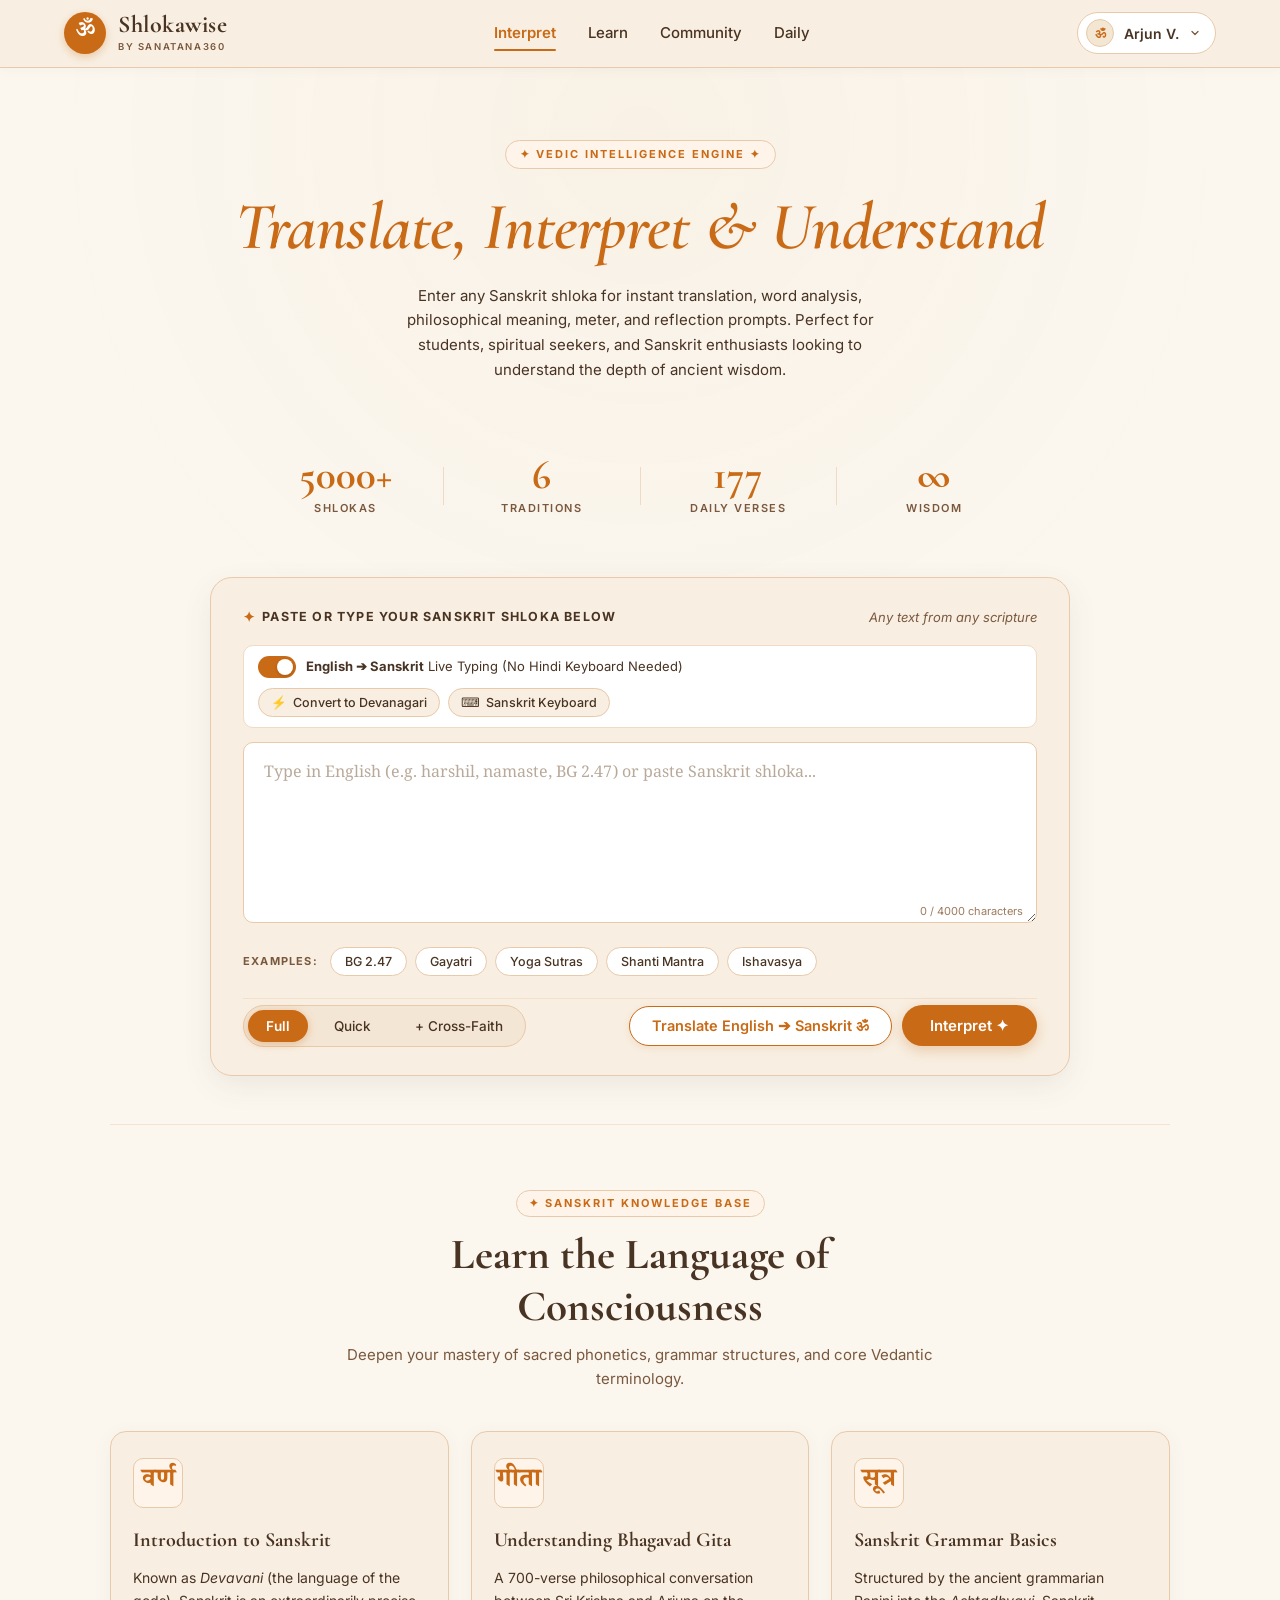
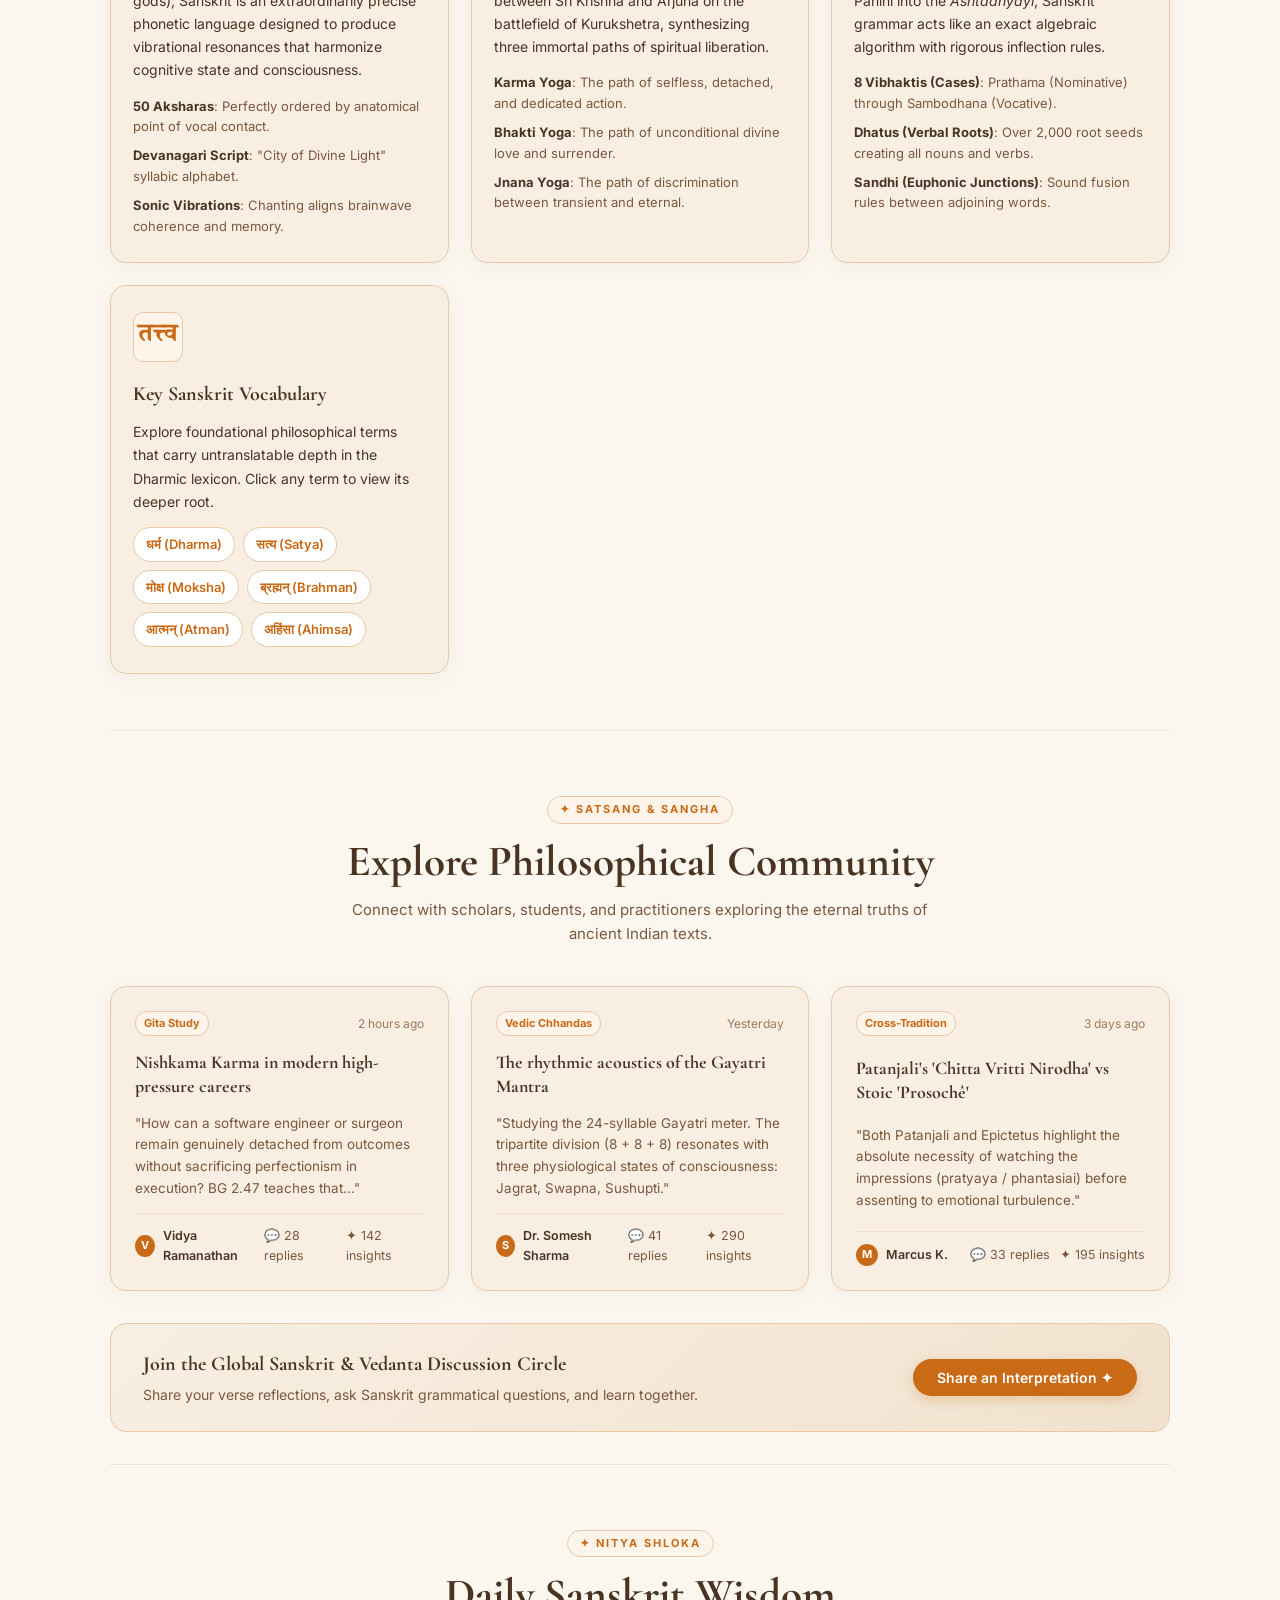
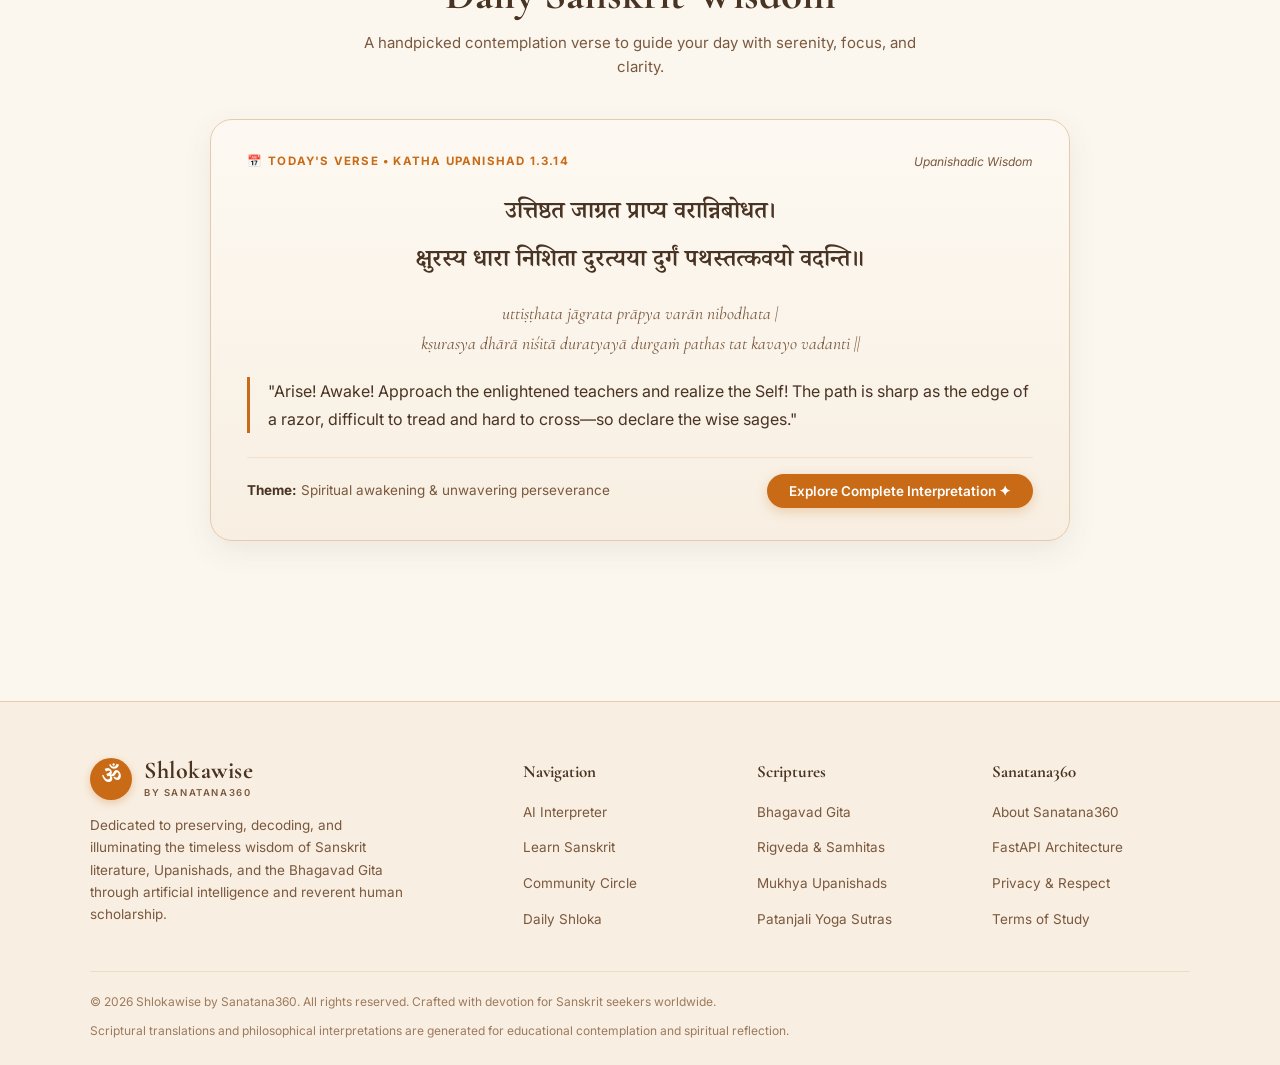
==== commit d4df3da8: "Add English-to-Sanskrit live typing, AI translation, virtual keyboard and offline resilience; fix ba" ====
--- a/frontend/index.html
+++ b/frontend/index.html
@@ -152,16 +152,144 @@
                     </div>
                 </div>
 
+                <!-- English to Sanskrit Typing & Keyboard Helper Toolbar -->
+                <div class="keyboard-helper-toolbar">
+                    <div class="helper-left">
+                        <label class="translit-toggle-pill" title="Type in English (e.g. 'harshil', 'namaste', 'dharma') to automatically write in Sanskrit Devanagari!">
+                            <input type="checkbox" id="liveTranslitToggle" checked>
+                            <span class="pill-track">
+                                <span class="pill-thumb"></span>
+                            </span>
+                            <span class="pill-text"><strong>English ➔ Sanskrit</strong> Live Typing (No Hindi Keyboard Needed)</span>
+                        </label>
+                    </div>
+                    <div class="helper-right">
+                        <button type="button" class="tool-pill-btn" id="transliterateBtn" title="Convert current English text into Sanskrit Devanagari">
+                            <span class="btn-icon">⚡</span> Convert to Devanagari
+                        </button>
+                        <button type="button" class="tool-pill-btn" id="toggleVirtualKbBtn" title="Toggle On-Screen Sanskrit / Hindi Keyboard">
+                            <span class="btn-icon">⌨</span> Sanskrit Keyboard
+                        </button>
+                    </div>
+                </div>
+
+                <!-- On-Screen Virtual Sanskrit / Devanagari Keyboard -->
+                <div class="virtual-keyboard-panel" id="virtualKeyboardPanel" hidden>
+                    <div class="vk-header">
+                        <span class="vk-title">✦ Sanskrit / Devanagari On-Screen Keyboard</span>
+                        <span class="vk-hint">Click any letter, matra or sign to insert at cursor</span>
+                        <button type="button" class="vk-close-btn" id="closeVirtualKbBtn" aria-label="Close keyboard">&times;</button>
+                    </div>
+                    <!-- Swar (Vowels) -->
+                    <div class="vk-row-group">
+                        <span class="vk-row-label">Swar (Vowels):</span>
+                        <div class="vk-keys">
+                            <button type="button" class="vk-key" data-char="अ">अ</button>
+                            <button type="button" class="vk-key" data-char="आ">आ</button>
+                            <button type="button" class="vk-key" data-char="इ">इ</button>
+                            <button type="button" class="vk-key" data-char="ई">ई</button>
+                            <button type="button" class="vk-key" data-char="उ">उ</button>
+                            <button type="button" class="vk-key" data-char="ऊ">ऊ</button>
+                            <button type="button" class="vk-key" data-char="ऋ">ऋ</button>
+                            <button type="button" class="vk-key" data-char="ॠ">ॠ</button>
+                            <button type="button" class="vk-key" data-char="ए">ए</button>
+                            <button type="button" class="vk-key" data-char="ऐ">ऐ</button>
+                            <button type="button" class="vk-key" data-char="ओ">ओ</button>
+                            <button type="button" class="vk-key" data-char="औ">औ</button>
+                            <button type="button" class="vk-key" data-char="ॐ">ॐ</button>
+                        </div>
+                    </div>
+                    <!-- Matras & Diacritics -->
+                    <div class="vk-row-group">
+                        <span class="vk-row-label">Matras & Marks:</span>
+                        <div class="vk-keys">
+                            <button type="button" class="vk-key matra-key" data-char="ा">ा</button>
+                            <button type="button" class="vk-key matra-key" data-char="ि">ि</button>
+                            <button type="button" class="vk-key matra-key" data-char="ी">ी</button>
+                            <button type="button" class="vk-key matra-key" data-char="ु">ु</button>
+                            <button type="button" class="vk-key matra-key" data-char="ू">ू</button>
+                            <button type="button" class="vk-key matra-key" data-char="ृ">ृ</button>
+                            <button type="button" class="vk-key matra-key" data-char="े">े</button>
+                            <button type="button" class="vk-key matra-key" data-char="ै">ै</button>
+                            <button type="button" class="vk-key matra-key" data-char="ो">ो</button>
+                            <button type="button" class="vk-key matra-key" data-char="ौ">ौ</button>
+                            <button type="button" class="vk-key matra-key" data-char="ं" title="Anusvara">ं</button>
+                            <button type="button" class="vk-key matra-key" data-char="ः" title="Visarga">ः</button>
+                            <button type="button" class="vk-key matra-key" data-char="्" title="Halant / Virama">्</button>
+                            <button type="button" class="vk-key matra-key" data-char="ँ" title="Chandrabindu">ँ</button>
+                            <button type="button" class="vk-key matra-key" data-char="ऽ" title="Avagraha">ऽ</button>
+                            <button type="button" class="vk-key" data-char="।">।</button>
+                            <button type="button" class="vk-key" data-char="॥">॥</button>
+                        </div>
+                    </div>
+                    <!-- Vyanjan (Consonants) -->
+                    <div class="vk-row-group">
+                        <span class="vk-row-label">Vyanjan (Consonants):</span>
+                        <div class="vk-keys">
+                            <button type="button" class="vk-key" data-char="क">क</button>
+                            <button type="button" class="vk-key" data-char="ख">ख</button>
+                            <button type="button" class="vk-key" data-char="ग">ग</button>
+                            <button type="button" class="vk-key" data-char="घ">घ</button>
+                            <button type="button" class="vk-key" data-char="ङ">ङ</button>
+                            <button type="button" class="vk-key" data-char="च">च</button>
+                            <button type="button" class="vk-key" data-char="छ">छ</button>
+                            <button type="button" class="vk-key" data-char="ज">ज</button>
+                            <button type="button" class="vk-key" data-char="झ">झ</button>
+                            <button type="button" class="vk-key" data-char="ञ">ञ</button>
+                            <button type="button" class="vk-key" data-char="ट">ट</button>
+                            <button type="button" class="vk-key" data-char="ठ">ठ</button>
+                            <button type="button" class="vk-key" data-char="ड">ड</button>
+                            <button type="button" class="vk-key" data-char="ढ">ढ</button>
+                            <button type="button" class="vk-key" data-char="ण">ण</button>
+                            <button type="button" class="vk-key" data-char="त">त</button>
+                            <button type="button" class="vk-key" data-char="थ">थ</button>
+                            <button type="button" class="vk-key" data-char="द">द</button>
+                            <button type="button" class="vk-key" data-char="ध">ध</button>
+                            <button type="button" class="vk-key" data-char="न">न</button>
+                            <button type="button" class="vk-key" data-char="प">प</button>
+                            <button type="button" class="vk-key" data-char="फ">फ</button>
+                            <button type="button" class="vk-key" data-char="ब">ब</button>
+                            <button type="button" class="vk-key" data-char="भ">भ</button>
+                            <button type="button" class="vk-key" data-char="म">म</button>
+                            <button type="button" class="vk-key" data-char="य">य</button>
+                            <button type="button" class="vk-key" data-char="र">र</button>
+                            <button type="button" class="vk-key" data-char="ल">ल</button>
+                            <button type="button" class="vk-key" data-char="व">व</button>
+                            <button type="button" class="vk-key" data-char="श">श</button>
+                            <button type="button" class="vk-key" data-char="ष">ष</button>
+                            <button type="button" class="vk-key" data-char="स">स</button>
+                            <button type="button" class="vk-key" data-char="ह">ह</button>
+                            <button type="button" class="vk-key" data-char="क्ष">क्ष</button>
+                            <button type="button" class="vk-key" data-char="त्र">त्र</button>
+                            <button type="button" class="vk-key" data-char="ज्ञ">ज्ञ</button>
+                            <button type="button" class="vk-key" data-char="श्र">श्र</button>
+                            <button type="button" class="vk-key vk-action-key" id="vkSpaceBtn" title="Space">Space</button>
+                            <button type="button" class="vk-key vk-action-key" id="vkBackspaceBtn" title="Backspace">⌫ Del</button>
+                            <button type="button" class="vk-key vk-action-key" id="vkClearBtn" title="Clear">Clear</button>
+                        </div>
+                    </div>
+                </div>
+
                 <!-- Textarea -->
                 <div class="textarea-wrapper">
                     <textarea 
                         id="shlokaInput" 
                         class="shloka-textarea" 
                         rows="4" 
-                        placeholder="e.g. कर्मण्येवाधिकारस्ते मा फलेषु कदाचन।&#10;मा कर्मफलहेतुर्भूर्मा ते सङ्गोऽस्त्वकर्मणि॥"
+                        placeholder="Type in English (e.g. harshil, namaste, BG 2.47) or paste Sanskrit shloka..."
                         spellcheck="false"
                     ></textarea>
                     <div class="char-counter" id="charCounter">0 / 4000 characters</div>
+                </div>
+
+                <!-- Transliteration Notice & Conversion Quick-Pill -->
+                <div class="translit-status-bar" id="translitStatusBar" hidden>
+                    <span class="status-icon">✦</span>
+                    <span class="status-msg" id="translitStatusMsg">English text detected. Convert to Sanskrit or translate:</span>
+                    <div class="status-actions">
+                        <button type="button" class="mini-status-btn" id="miniTranslitBtn">Convert to Sanskrit (Phonetic)</button>
+                        <button type="button" class="mini-status-btn primary" id="miniTranslateBtn">Translate to Sanskrit (AI)</button>
+                    </div>
                 </div>
 
                 <!-- Validation / Feedback Banner -->
@@ -197,8 +325,12 @@
                         </button>
                     </div>
 
-                    <!-- Interpret Button -->
+                    <!-- Action Submit Group -->
                     <div class="action-submit-group">
+                        <button type="button" class="translate-btn" id="translateBtn" title="Translate English words or sentences into Sanskrit">
+                            <span class="btn-spinner" id="translateSpinner" hidden></span>
+                            <span class="btn-label" id="translateBtnLabel">Translate English ➔ Sanskrit ॐ</span>
+                        </button>
                         <button type="button" class="interpret-btn" id="interpretBtn">
                             <span class="btn-spinner" id="btnSpinner" hidden></span>
                             <span class="btn-label" id="btnLabel">Interpret ✦</span>
@@ -220,8 +352,17 @@
                     The interpretation request could not reach the backend server.
                 </p>
                 <div class="error-instructions">
-                    <div class="instructions-label">How to start your local backend:</div>
-                    <code>uvicorn backend.app:app --reload --port 8000</code>
+                    <div class="instructions-label">How to start your local backend (choose one):</div>
+                    <div class="code-box-row">
+                        <code>uvicorn backend.app:app --reload --port 8000</code>
+                        <button type="button" class="copy-cmd-btn" id="copyCmdBtn" title="Copy command">Copy</button>
+                    </div>
+                    <div class="instructions-subnote">
+                        💡 <strong>Windows Shortcut:</strong> You can also simply double-click <code>run_backend.bat</code> in the repository folder!
+                    </div>
+                </div>
+                <div class="error-actions-row">
+                    <button type="button" class="fallback-explore-btn" id="fallbackExploreBtn">✦ Load Canonical Shloka Offline</button>
                 </div>
             </div>
         </section>
--- a/frontend/style.css
+++ b/frontend/style.css
@@ -576,6 +576,285 @@
     display: flex;
     justify-content: space-between;
     align-items: center;
+    margin-bottom: 12px;
+    flex-wrap: wrap;
+    gap: 8px;
+}
+
+/* Keyboard Helper Toolbar */
+.keyboard-helper-toolbar {
+    display: flex;
+    justify-content: space-between;
+    align-items: center;
+    margin-bottom: 14px;
+    padding: 10px 14px;
+    background: #ffffff;
+    border: 1px solid var(--border-peach-light);
+    border-radius: var(--radius-md);
+    flex-wrap: wrap;
+    gap: 10px;
+}
+
+.helper-left {
+    display: flex;
+    align-items: center;
+    gap: 10px;
+}
+
+.translit-toggle-pill {
+    display: inline-flex;
+    align-items: center;
+    gap: 10px;
+    cursor: pointer;
+    user-select: none;
+    font-size: 13px;
+    color: var(--text-dark-brown);
+}
+
+.translit-toggle-pill input {
+    position: absolute;
+    opacity: 0;
+    pointer-events: none;
+}
+
+.pill-track {
+    width: 38px;
+    height: 22px;
+    background: #dfcbba;
+    border-radius: 20px;
+    position: relative;
+    transition: background var(--transition-fast);
+    flex-shrink: 0;
+}
+
+.pill-thumb {
+    width: 16px;
+    height: 16px;
+    background: #ffffff;
+    border-radius: 50%;
+    position: absolute;
+    top: 3px;
+    left: 3px;
+    transition: transform var(--transition-fast);
+    box-shadow: 0 1px 3px rgba(0,0,0,0.2);
+}
+
+.translit-toggle-pill input:checked + .pill-track {
+    background: var(--primary-orange);
+}
+
+.translit-toggle-pill input:checked + .pill-track .pill-thumb {
+    transform: translateX(16px);
+}
+
+.helper-right {
+    display: flex;
+    align-items: center;
+    gap: 8px;
+    flex-wrap: wrap;
+}
+
+.tool-pill-btn {
+    display: inline-flex;
+    align-items: center;
+    gap: 6px;
+    padding: 6px 12px;
+    background: var(--cream-surface);
+    border: 1px solid var(--border-peach);
+    border-radius: 20px;
+    font-size: 12.5px;
+    font-weight: 500;
+    color: var(--text-dark-brown);
+    cursor: pointer;
+    transition: all var(--transition-fast);
+}
+
+.tool-pill-btn:hover {
+    background: var(--primary-orange-light);
+    border-color: var(--primary-orange);
+    color: var(--primary-orange);
+}
+
+/* On-Screen Virtual Sanskrit Keyboard Panel */
+.virtual-keyboard-panel {
+    background: #fffdf9;
+    border: 1px solid var(--border-peach);
+    border-radius: var(--radius-md);
+    padding: 14px;
+    margin-bottom: 14px;
+    box-shadow: 0 6px 20px rgba(73, 51, 35, 0.08);
+    animation: fadeIn 0.2s ease;
+}
+
+.virtual-keyboard-panel[hidden] {
+    display: none !important;
+}
+
+.vk-header {
+    display: flex;
+    justify-content: space-between;
+    align-items: center;
+    margin-bottom: 10px;
+    padding-bottom: 8px;
+    border-bottom: 1px solid var(--border-peach-light);
+}
+
+.vk-title {
+    font-size: 13px;
+    font-weight: 700;
+    color: var(--primary-orange);
+    letter-spacing: 0.5px;
+}
+
+.vk-hint {
+    font-size: 11.5px;
+    font-style: italic;
+    color: var(--text-muted-brown);
+}
+
+.vk-close-btn {
+    font-size: 18px;
+    line-height: 1;
+    color: var(--text-muted-brown);
+    cursor: pointer;
+    padding: 0 4px;
+}
+
+.vk-close-btn:hover {
+    color: var(--primary-orange);
+}
+
+.vk-row-group {
+    margin-bottom: 10px;
+}
+
+.vk-row-group:last-child {
+    margin-bottom: 0;
+}
+
+.vk-row-label {
+    display: block;
+    font-size: 11px;
+    font-weight: 600;
+    text-transform: uppercase;
+    color: var(--text-muted-brown);
+    margin-bottom: 6px;
+    letter-spacing: 0.8px;
+}
+
+.vk-keys {
+    display: flex;
+    flex-wrap: wrap;
+    gap: 5px;
+}
+
+.vk-key {
+    min-width: 34px;
+    height: 34px;
+    padding: 2px 7px;
+    background: #ffffff;
+    border: 1px solid var(--border-peach);
+    border-radius: 6px;
+    font-family: var(--font-sanskrit);
+    font-size: 15px;
+    color: var(--text-dark-brown);
+    cursor: pointer;
+    display: inline-flex;
+    align-items: center;
+    justify-content: center;
+    transition: all 0.15s ease;
+    user-select: none;
+}
+
+.vk-key:hover {
+    background: var(--primary-orange-light);
+    border-color: var(--primary-orange);
+    color: var(--primary-orange);
+    transform: translateY(-1px);
+}
+
+.vk-key:active {
+    transform: translateY(1px);
+}
+
+.matra-key {
+    background: #fff8f0;
+    color: #9c4b07;
+    font-weight: bold;
+}
+
+.vk-action-key {
+    font-family: var(--font-body);
+    font-size: 12px;
+    font-weight: 600;
+    background: var(--cream-surface);
+    padding: 2px 10px;
+}
+
+/* Transliteration Status Bar */
+.translit-status-bar {
+    display: flex;
+    justify-content: space-between;
+    align-items: center;
+    gap: 10px;
+    padding: 8px 14px;
+    margin-bottom: 14px;
+    background: #fff7ee;
+    border: 1px solid #fedcc2;
+    border-radius: var(--radius-sm);
+    font-size: 12.5px;
+    color: var(--text-dark-brown);
+    flex-wrap: wrap;
+    animation: fadeIn 0.2s ease;
+}
+
+.translit-status-bar[hidden] {
+    display: none !important;
+}
+
+.translit-status-bar .status-icon {
+    color: var(--primary-orange);
+}
+
+.status-actions {
+    display: flex;
+    align-items: center;
+    gap: 8px;
+}
+
+.mini-status-btn {
+    padding: 4px 10px;
+    font-size: 11.5px;
+    font-weight: 600;
+    border-radius: 14px;
+    background: var(--white);
+    border: 1px solid var(--border-peach);
+    color: var(--text-dark-brown);
+    cursor: pointer;
+    transition: all var(--transition-fast);
+}
+
+.mini-status-btn:hover {
+    background: var(--cream-surface);
+    border-color: var(--primary-orange);
+    color: var(--primary-orange);
+}
+
+.mini-status-btn.primary {
+    background: var(--primary-orange);
+    border-color: var(--primary-orange);
+    color: #ffffff;
+}
+
+.mini-status-btn.primary:hover {
+    background: var(--primary-orange-hover);
+}
+
+/* Card Top Row */
+.card-top-row {
+    display: flex;
+    justify-content: space-between;
+    align-items: center;
     margin-bottom: 16px;
     flex-wrap: wrap;
     gap: 8px;
@@ -761,6 +1040,53 @@
     box-shadow: 0 2px 8px rgba(201, 106, 22, 0.35);
 }
 
+/* Action Submit Group */
+.action-submit-group {
+    display: flex;
+    align-items: center;
+    gap: 10px;
+    flex-wrap: wrap;
+}
+
+/* Translate Action Button */
+.translate-btn {
+    display: inline-flex;
+    align-items: center;
+    justify-content: center;
+    gap: 8px;
+    background-color: #ffffff;
+    color: var(--primary-orange);
+    border: 1.5px solid var(--primary-orange);
+    font-size: 14.5px;
+    font-weight: 600;
+    padding: 10px 22px;
+    border-radius: 30px;
+    box-shadow: 0 2px 8px rgba(201, 106, 22, 0.12);
+    transition: all var(--transition-fast);
+    cursor: pointer;
+}
+
+.translate-btn:hover {
+    background-color: var(--primary-orange-light);
+    transform: translateY(-2px);
+    box-shadow: 0 4px 14px rgba(201, 106, 22, 0.22);
+}
+
+.translate-btn:active {
+    transform: translateY(0);
+}
+
+.translate-btn:disabled {
+    opacity: 0.75;
+    cursor: not-allowed;
+    transform: none;
+}
+
+.translate-btn .btn-spinner {
+    border: 2px solid rgba(201, 106, 22, 0.3);
+    border-top-color: var(--primary-orange);
+}
+
 /* Interpret Action Button */
 .interpret-btn {
     display: inline-flex;
@@ -884,15 +1210,57 @@
     margin-bottom: 4px;
 }
 
-.error-instructions code {
-    font-family: Consolas, monospace;
+.code-box-row {
+    display: flex;
+    align-items: center;
+    gap: 8px;
+    margin-top: 6px;
+    flex-wrap: wrap;
+}
+
+.copy-cmd-btn {
+    padding: 3px 10px;
+    font-size: 11.5px;
+    font-weight: 600;
+    color: var(--primary-orange);
+    background: #ffffff;
+    border: 1px solid var(--border-peach);
+    border-radius: 4px;
+    cursor: pointer;
+    transition: all var(--transition-fast);
+}
+
+.copy-cmd-btn:hover {
+    background: var(--primary-orange);
+    color: #ffffff;
+}
+
+.instructions-subnote {
+    font-size: 12px;
+    color: var(--text-muted-brown);
+    margin-top: 8px;
+}
+
+.error-actions-row {
+    margin-top: 12px;
+    display: flex;
+    gap: 10px;
+}
+
+.fallback-explore-btn {
+    padding: 8px 16px;
     font-size: 13px;
-    color: var(--primary-orange);
-    background: #ffffff;
-    padding: 3px 8px;
-    border-radius: 4px;
-    display: inline-block;
-    border: 1px solid var(--border-peach-light);
+    font-weight: 600;
+    color: #ffffff;
+    background: var(--primary-orange);
+    border: none;
+    border-radius: 20px;
+    cursor: pointer;
+    transition: background var(--transition-fast);
+}
+
+.fallback-explore-btn:hover {
+    background: var(--primary-orange-hover);
 }
 
 /* --------------------------------------------------------------------------
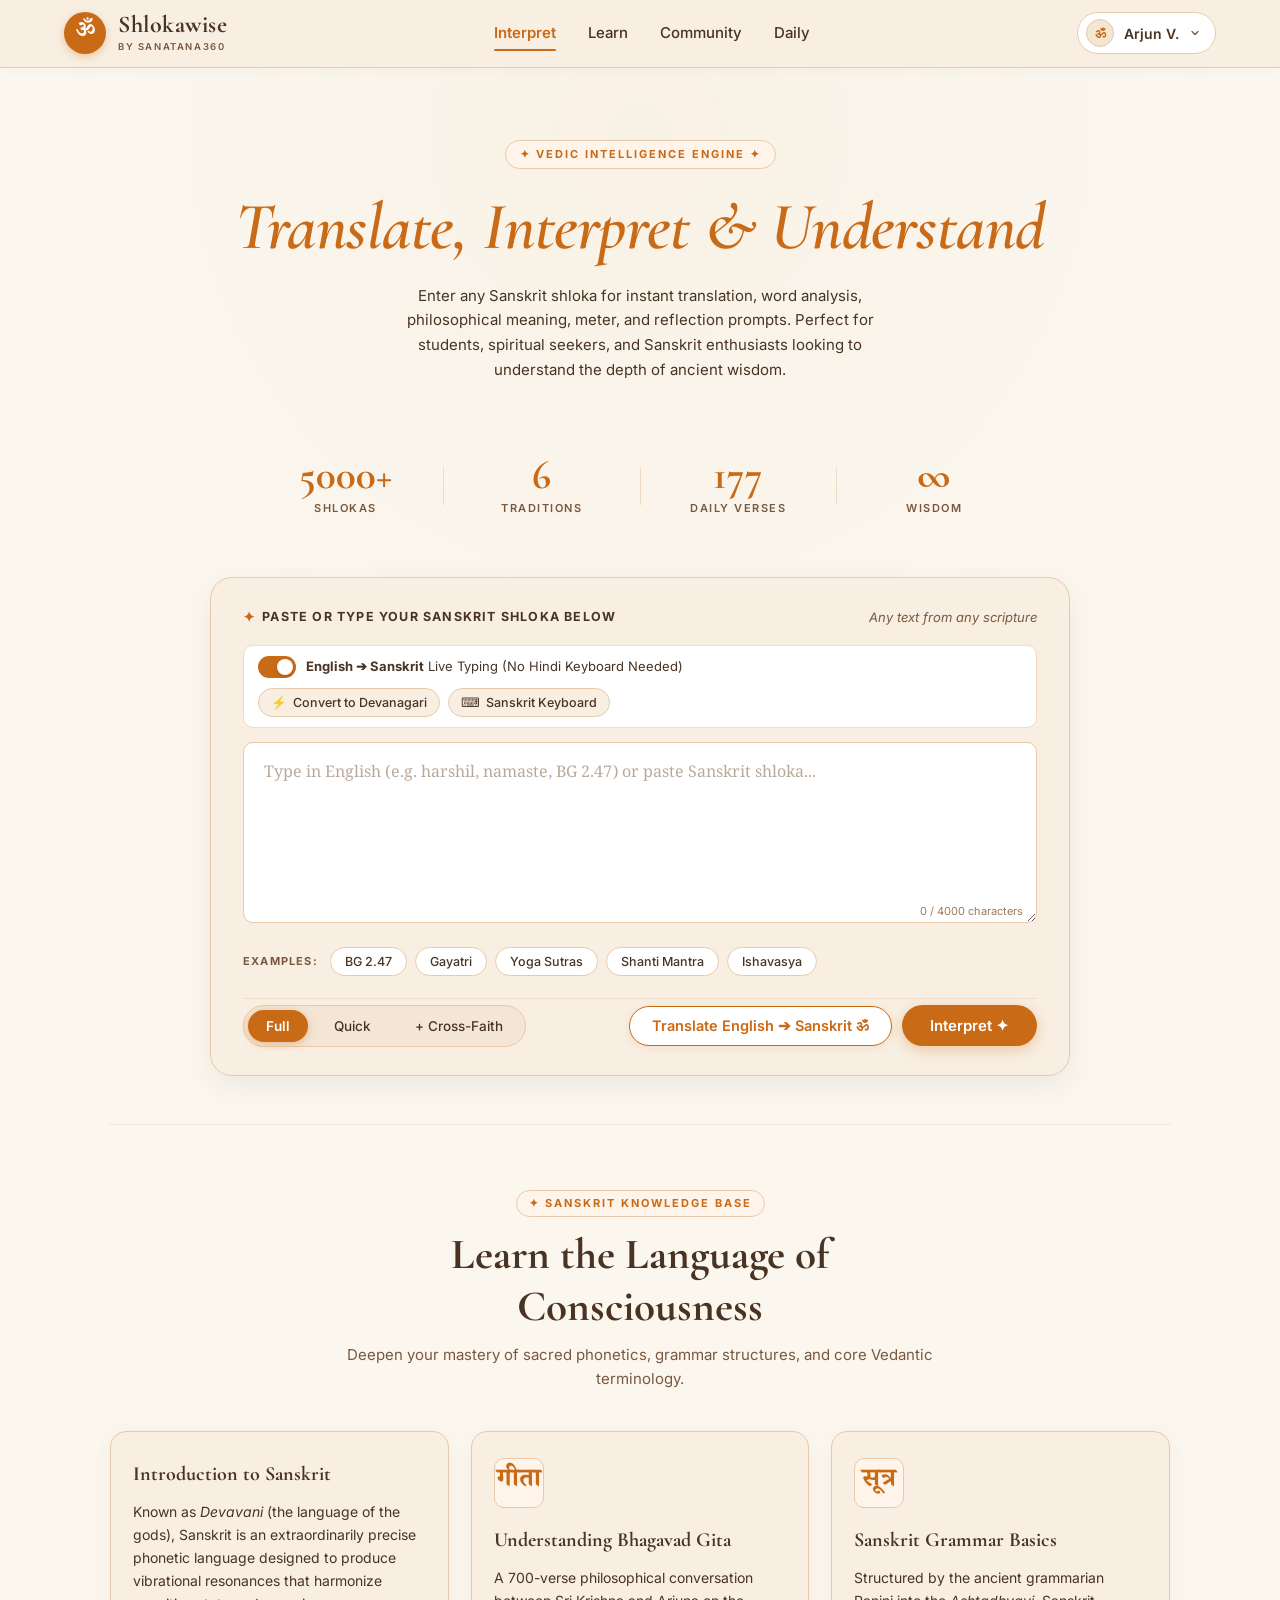
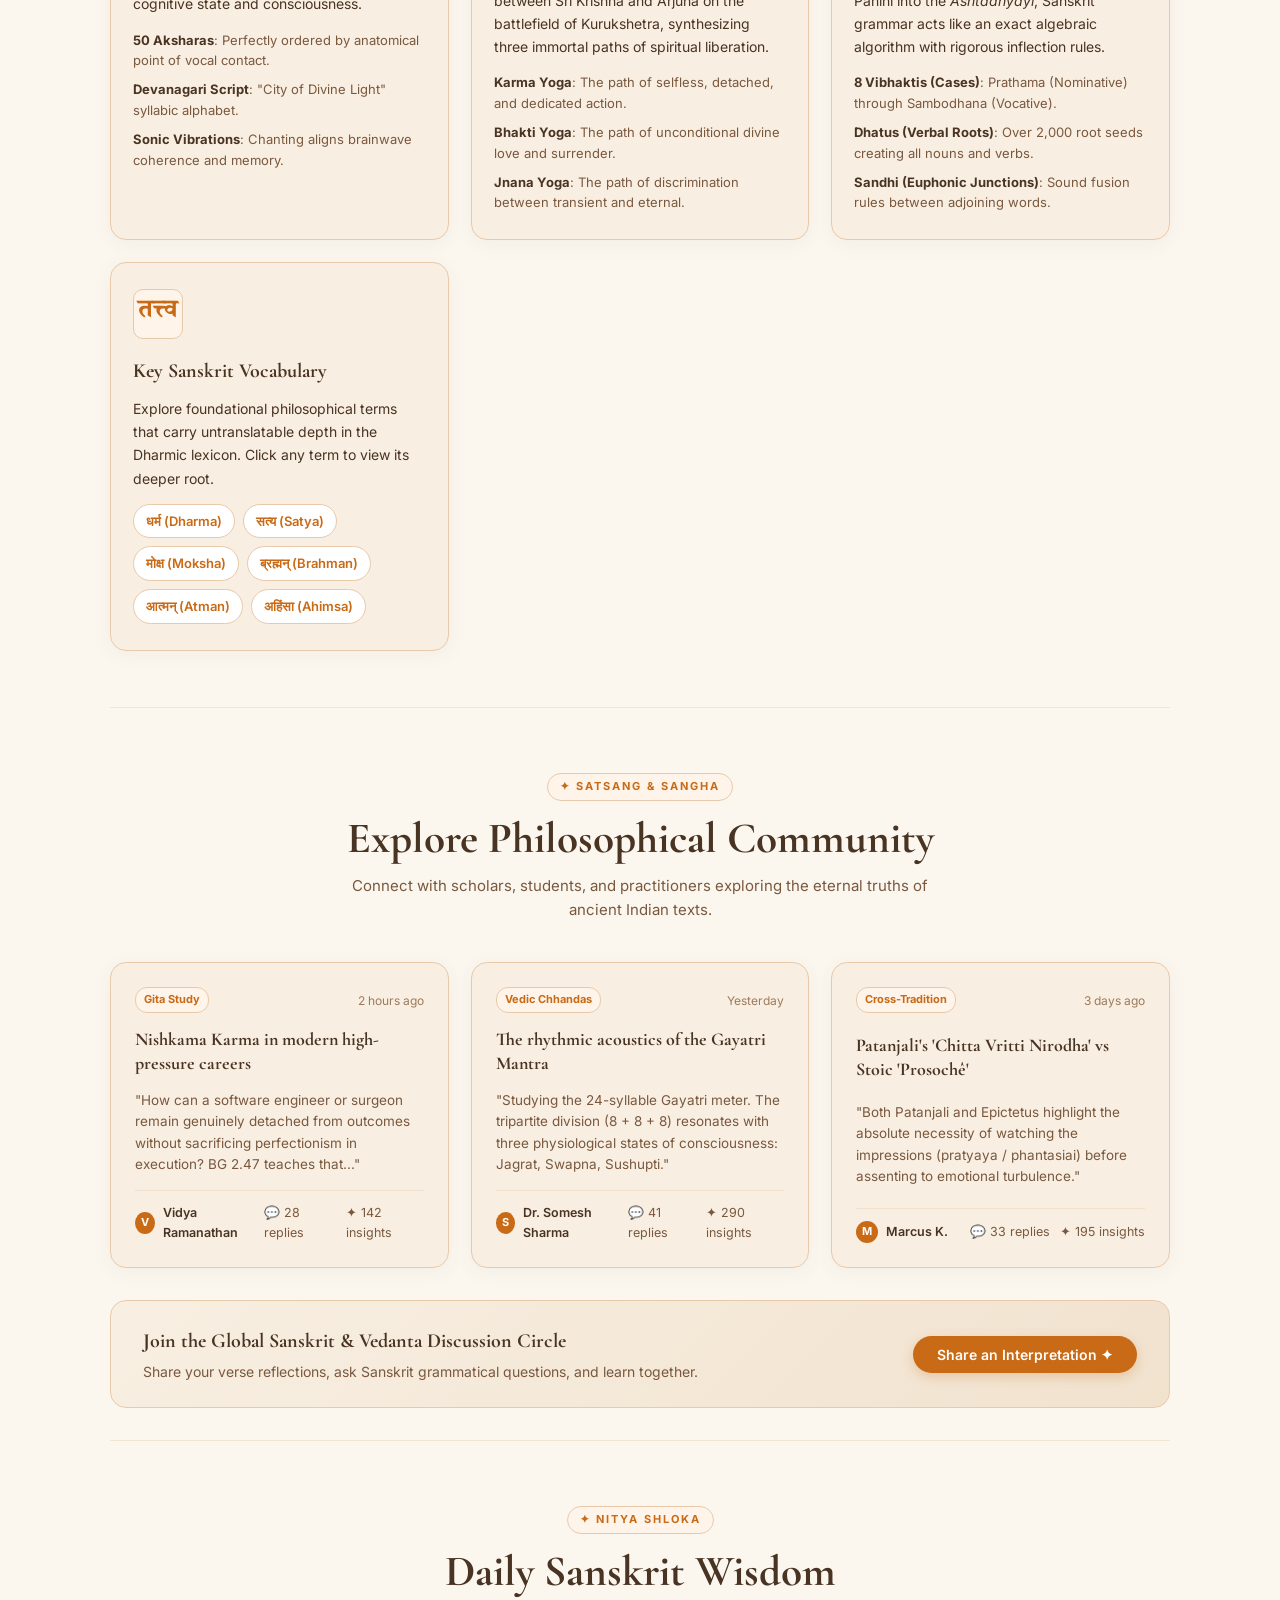
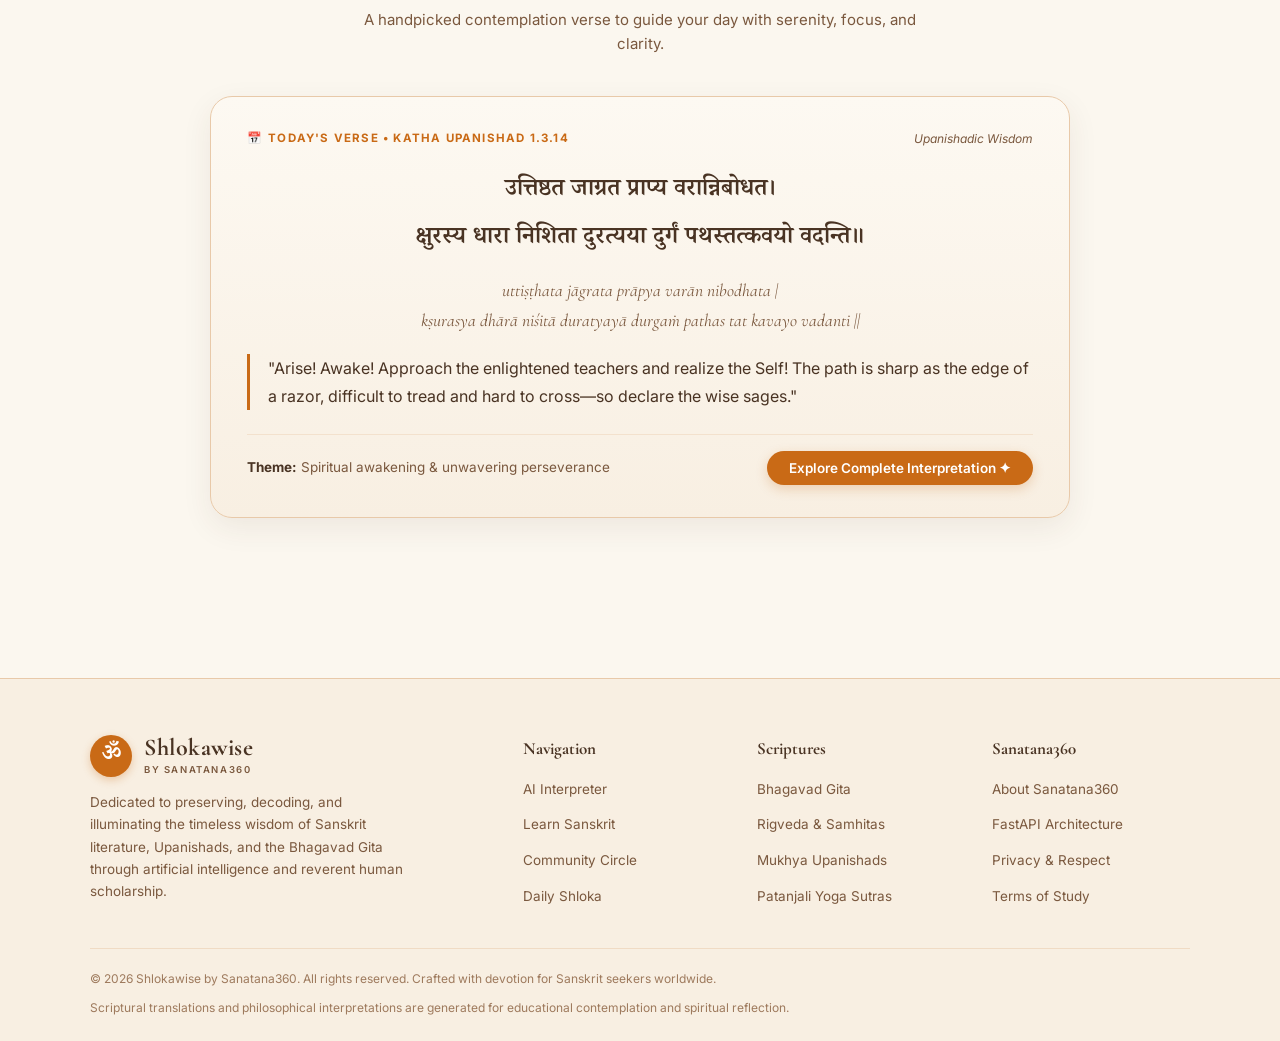
==== commit f3785bea: "Remove 'वर्ण' badge from Learn card in HTML" ====
--- a/frontend/index.html
+++ b/frontend/index.html
@@ -515,7 +515,6 @@
             <div class="learn-grid">
                 <!-- Learn Card 1 -->
                 <div class="learn-card">
-                    <div class="learn-icon">वर्ण</div>
                     <h3 class="learn-title">Introduction to Sanskrit</h3>
                     <p class="learn-description">
                         Known as <em>Devavani</em> (the language of the gods), Sanskrit is an extraordinarily precise phonetic language designed to produce vibrational resonances that harmonize cognitive state and consciousness.
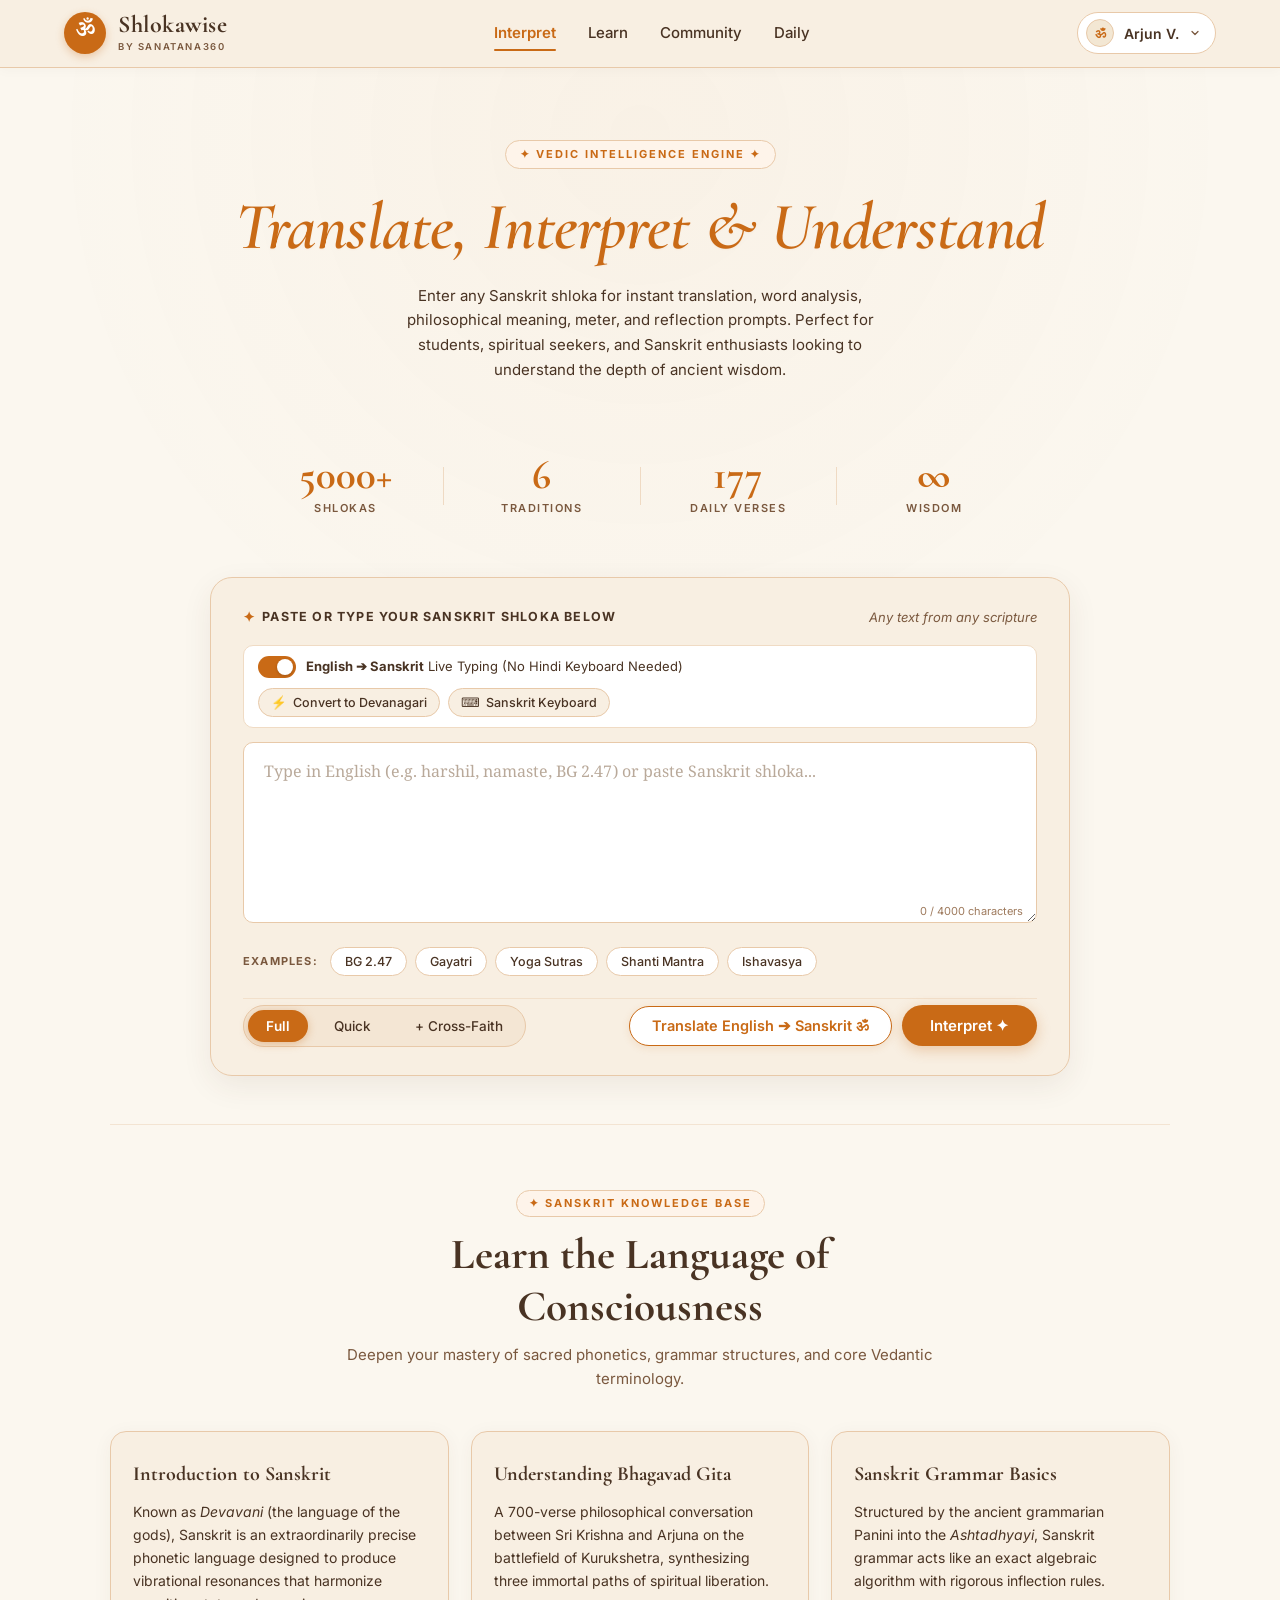
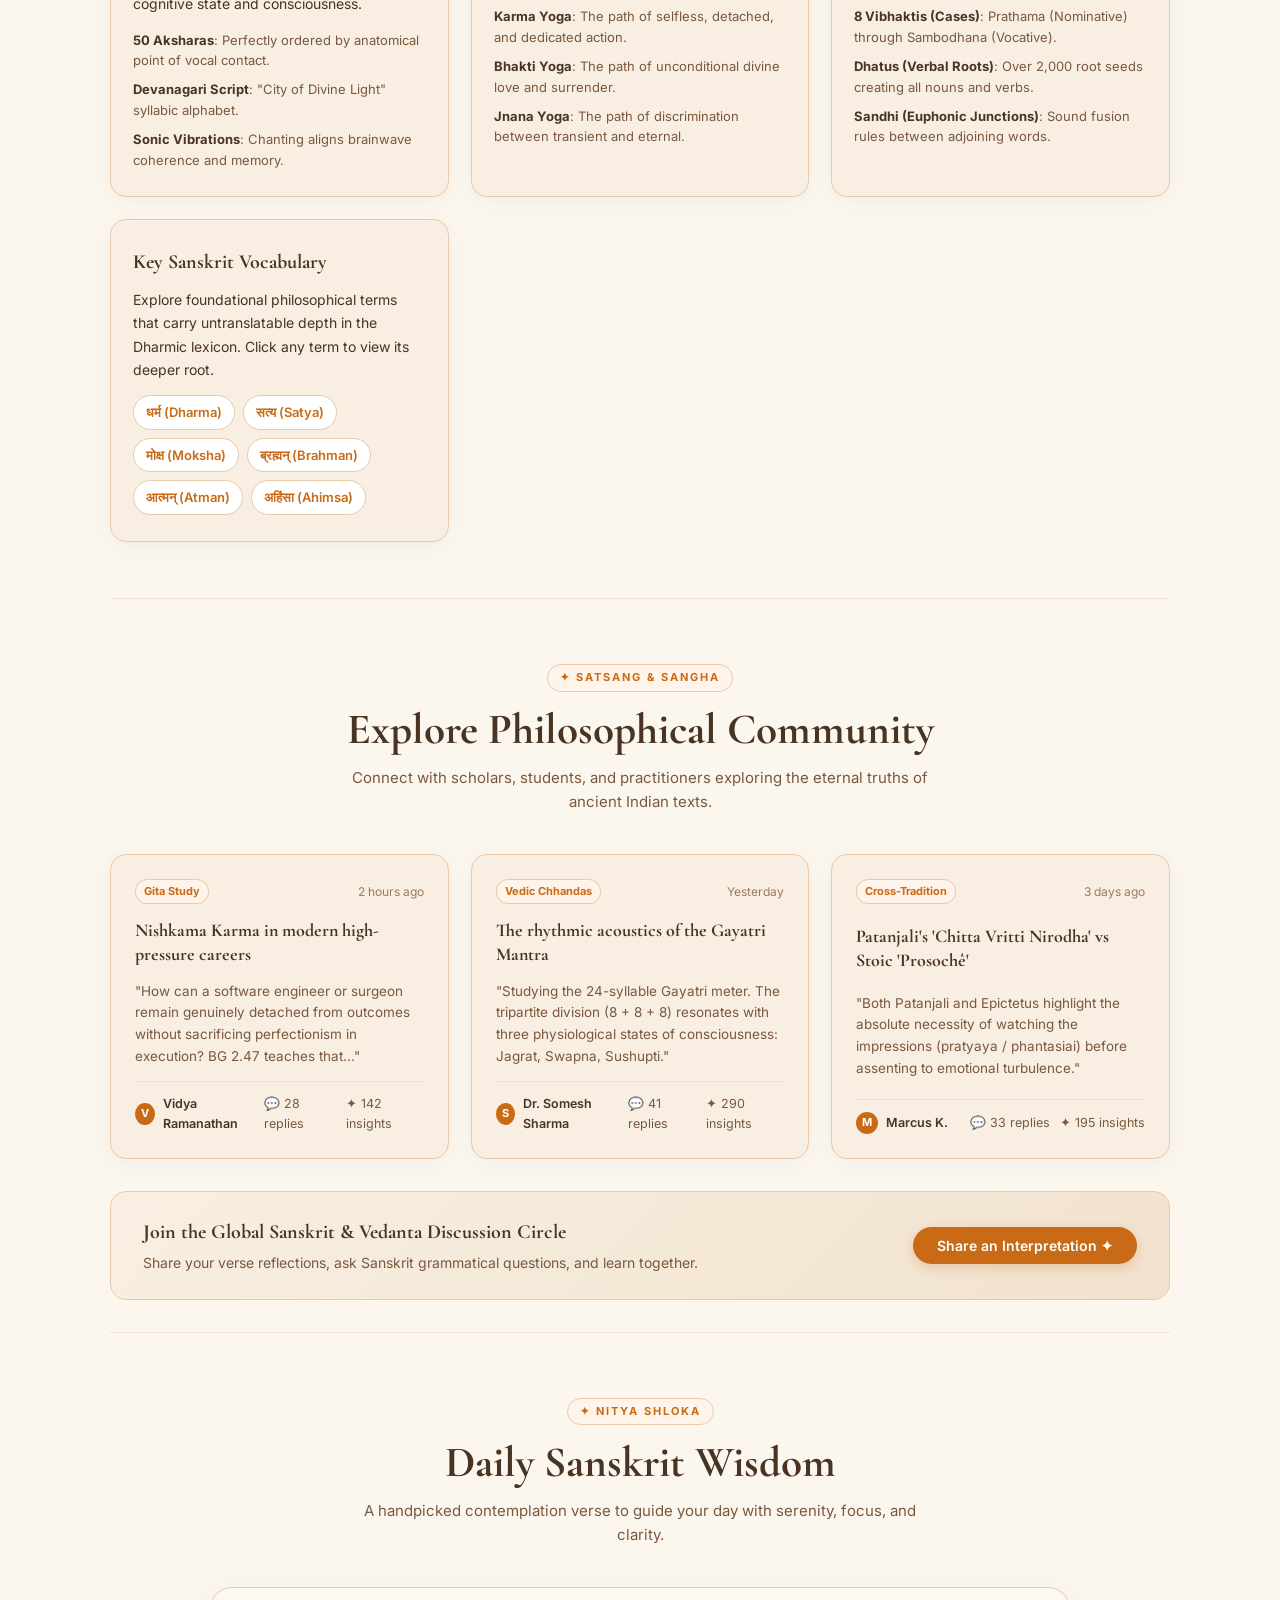
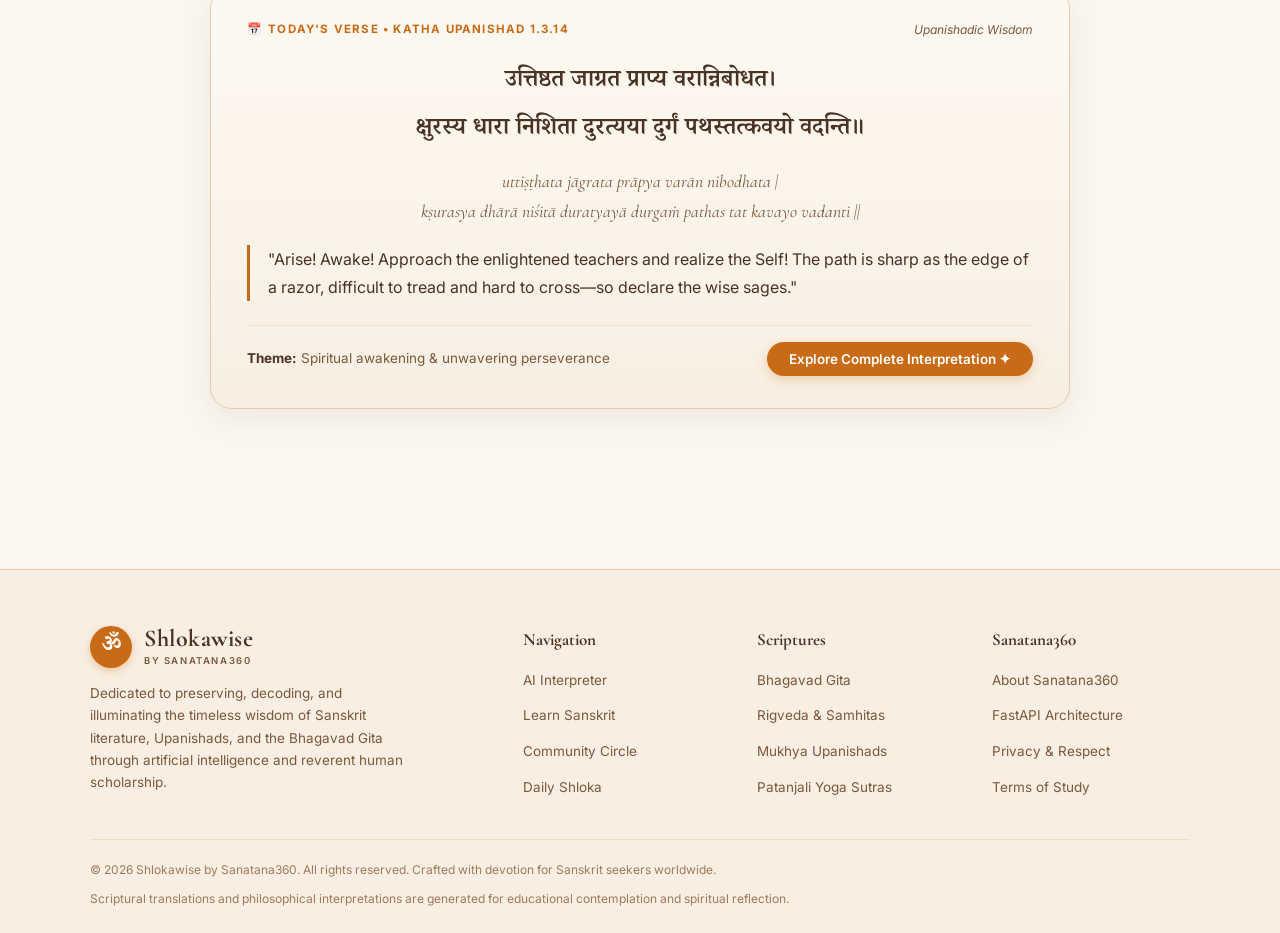
==== commit 4111d7ac: "Remove remaining Devanagari badge boxes (गीता, सूत्र, तत्त्व) from Learn cards" ====
--- a/frontend/index.html
+++ b/frontend/index.html
@@ -528,7 +528,6 @@
 
                 <!-- Learn Card 2 -->
                 <div class="learn-card">
-                    <div class="learn-icon">गीता</div>
                     <h3 class="learn-title">Understanding Bhagavad Gita</h3>
                     <p class="learn-description">
                         A 700-verse philosophical conversation between Sri Krishna and Arjuna on the battlefield of Kurukshetra, synthesizing three immortal paths of spiritual liberation.
@@ -542,7 +541,6 @@
 
                 <!-- Learn Card 3 -->
                 <div class="learn-card">
-                    <div class="learn-icon">सूत्र</div>
                     <h3 class="learn-title">Sanskrit Grammar Basics</h3>
                     <p class="learn-description">
                         Structured by the ancient grammarian Panini into the <em>Ashtadhyayi</em>, Sanskrit grammar acts like an exact algebraic algorithm with rigorous inflection rules.
@@ -556,7 +554,6 @@
 
                 <!-- Learn Card 4 -->
                 <div class="learn-card">
-                    <div class="learn-icon">तत्त्व</div>
                     <h3 class="learn-title">Key Sanskrit Vocabulary</h3>
                     <p class="learn-description">
                         Explore foundational philosophical terms that carry untranslatable depth in the Dharmic lexicon. Click any term to view its deeper root.
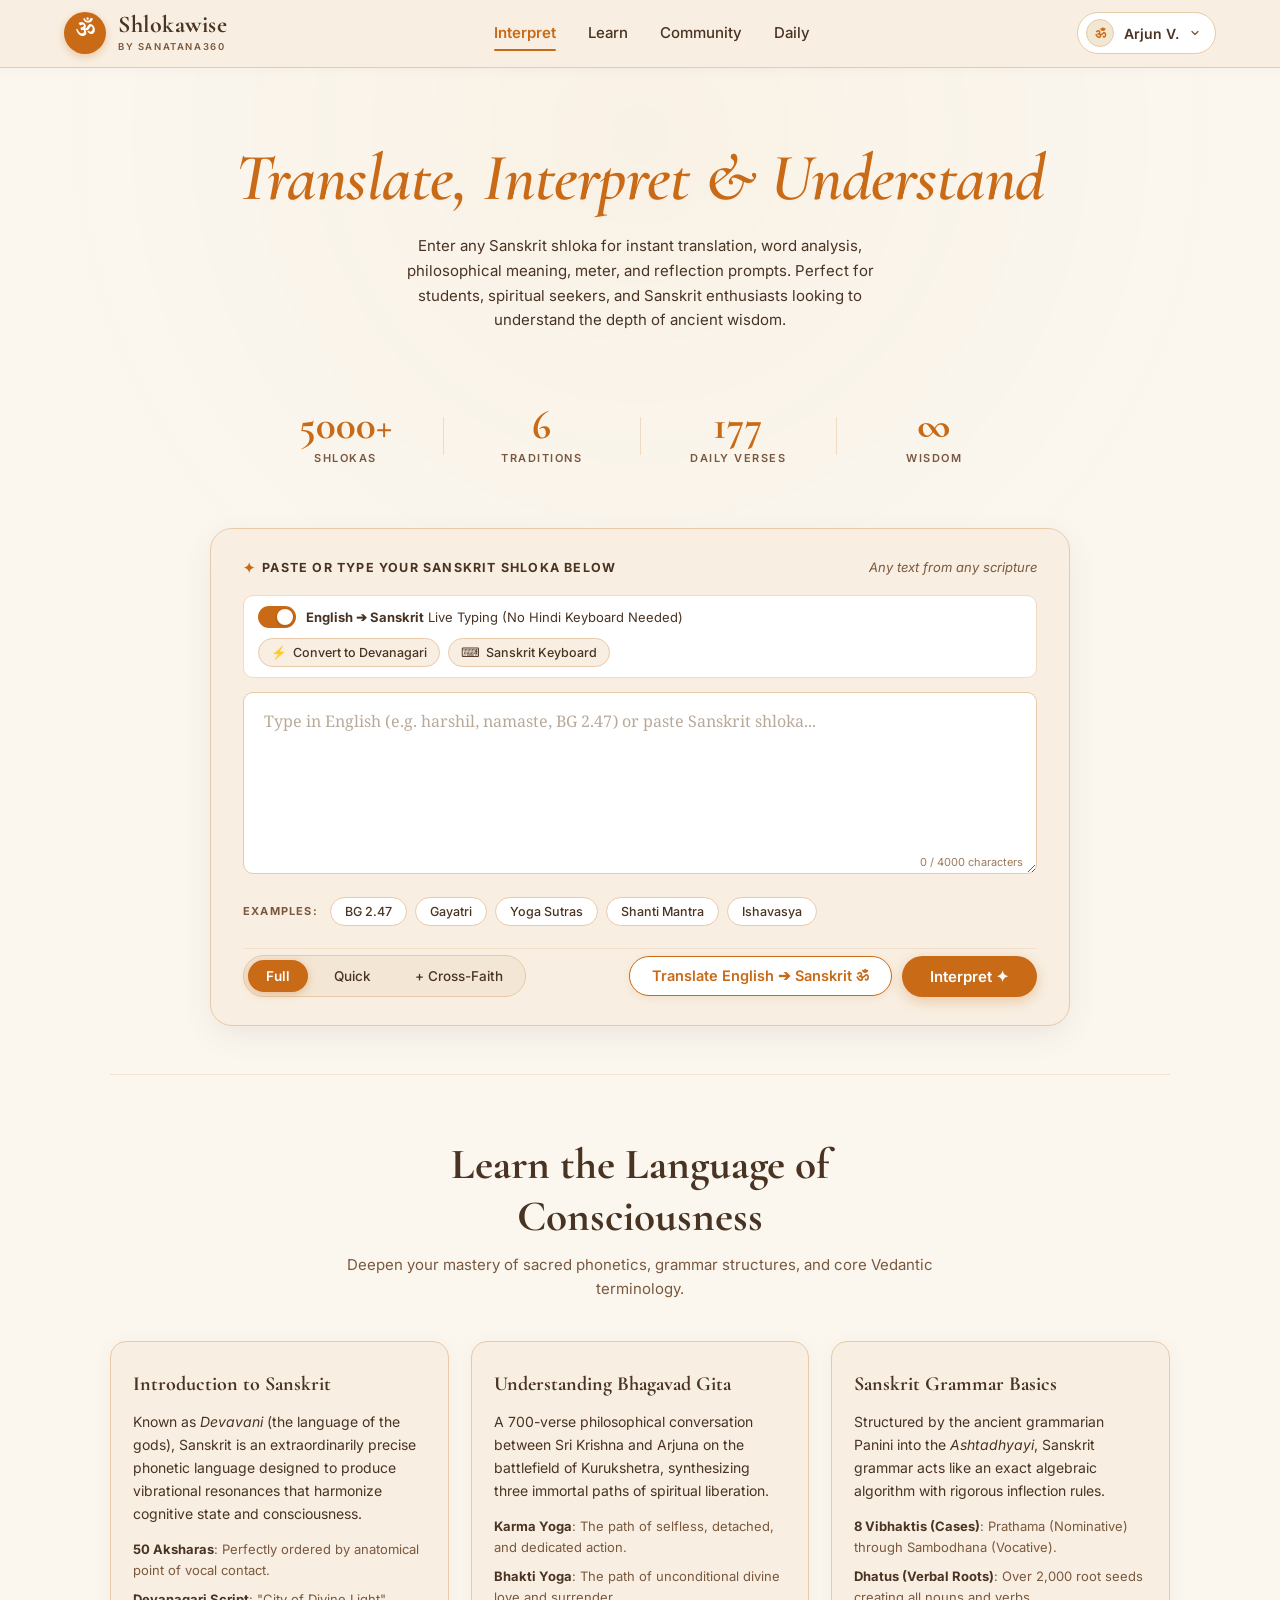
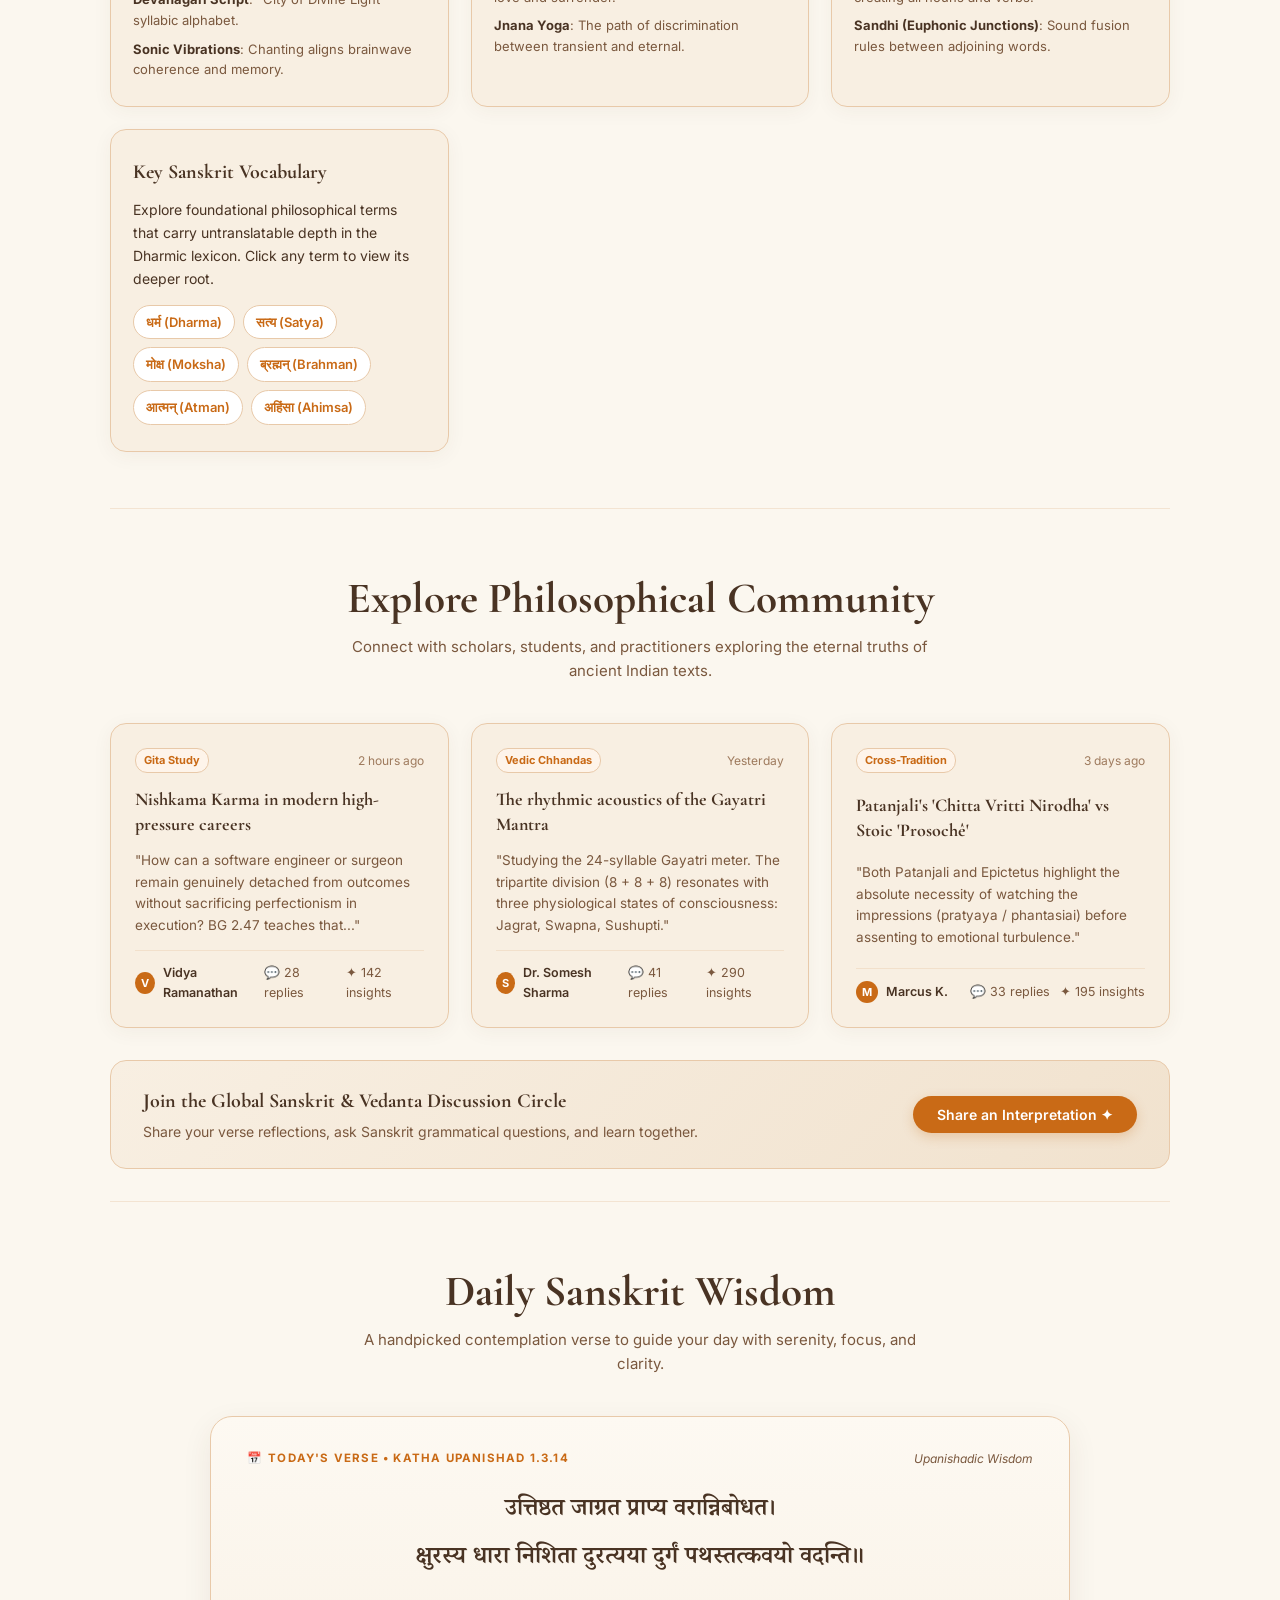
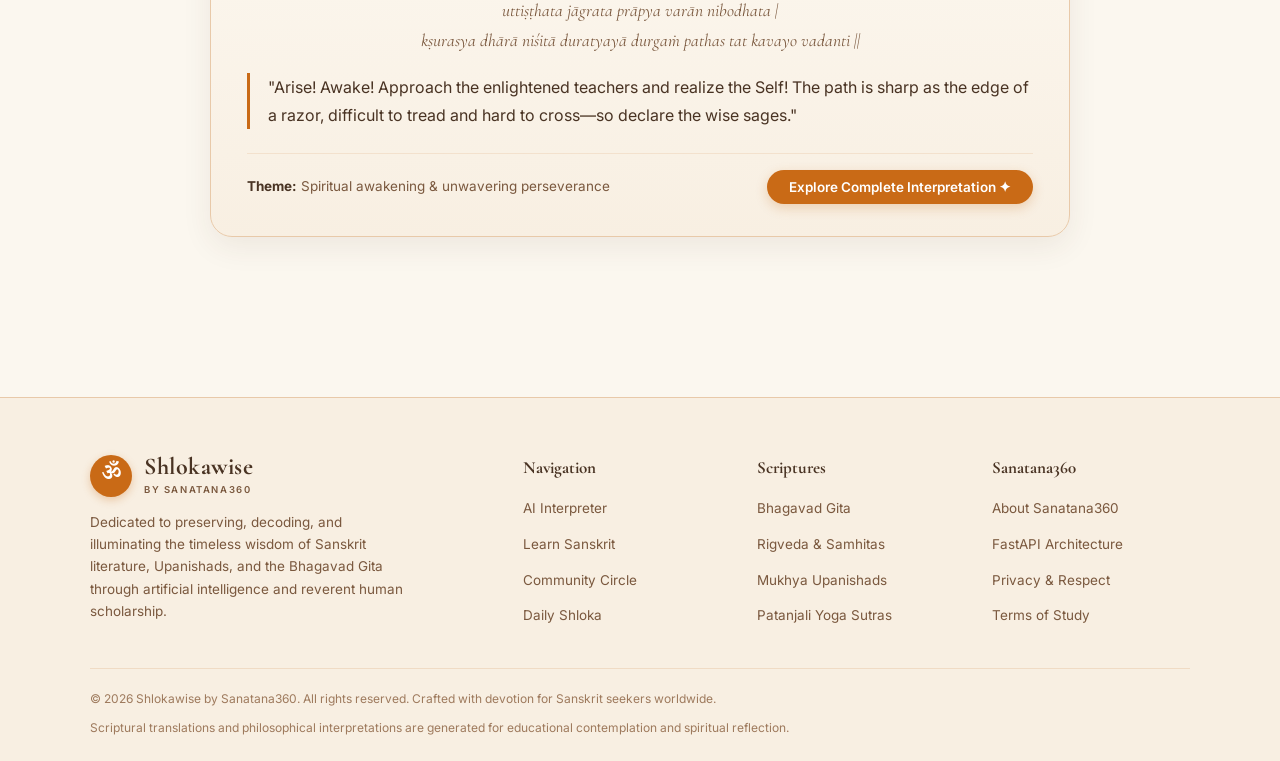
==== commit 40201ddd: "Remove pill badges (Vedic Intelligence Engine, Sanskrit Knowledge Base, Satsang & Sangha, Nitya Shlo" ====
--- a/frontend/index.html
+++ b/frontend/index.html
@@ -109,7 +109,6 @@
 
         <!-- 2. Hero Section -->
         <section class="hero-section">
-            <div class="hero-badge">✦ VEDIC INTELLIGENCE ENGINE ✦</div>
             <h1 class="hero-title">Translate, Interpret &amp; Understand</h1>
             <p class="hero-description">
                 Enter any Sanskrit shloka for instant translation, word analysis, philosophical meaning, meter, and reflection prompts. Perfect for students, spiritual seekers, and Sanskrit enthusiasts looking to understand the depth of ancient wisdom.
@@ -507,7 +506,6 @@
         <!-- 7. Learn Section -->
         <section class="content-section" id="learn">
             <div class="section-title-wrap">
-                <span class="section-tag">✦ SANSKRIT KNOWLEDGE BASE</span>
                 <h2 class="section-heading">Learn the Language of Consciousness</h2>
                 <p class="section-subtext">Deepen your mastery of sacred phonetics, grammar structures, and core Vedantic terminology.</p>
             </div>
@@ -573,7 +571,6 @@
         <!-- 8. Community Section -->
         <section class="content-section" id="community">
             <div class="section-title-wrap">
-                <span class="section-tag">✦ SATSANG &amp; SANGHA</span>
                 <h2 class="section-heading">Explore Philosophical Community</h2>
                 <p class="section-subtext">Connect with scholars, students, and practitioners exploring the eternal truths of ancient Indian texts.</p>
             </div>
@@ -659,7 +656,6 @@
         <!-- 9. Daily Wisdom Section -->
         <section class="content-section" id="daily">
             <div class="section-title-wrap">
-                <span class="section-tag">✦ NITYA SHLOKA</span>
                 <h2 class="section-heading">Daily Sanskrit Wisdom</h2>
                 <p class="section-subtext">A handpicked contemplation verse to guide your day with serenity, focus, and clarity.</p>
             </div>
--- a/frontend/style.css
+++ b/frontend/style.css
@@ -1722,22 +1722,6 @@
     border-color: var(--primary-orange);
 }
 
-.learn-icon {
-    font-family: var(--font-sanskrit);
-    font-size: 26px;
-    font-weight: 700;
-    color: var(--primary-orange);
-    background: var(--primary-orange-light);
-    width: 50px;
-    height: 50px;
-    border-radius: var(--radius-md);
-    display: flex;
-    align-items: center;
-    justify-content: center;
-    border: 1px solid var(--border-peach);
-    margin-bottom: 16px;
-}
-
 .learn-title {
     font-size: 20px;
     font-weight: 700;
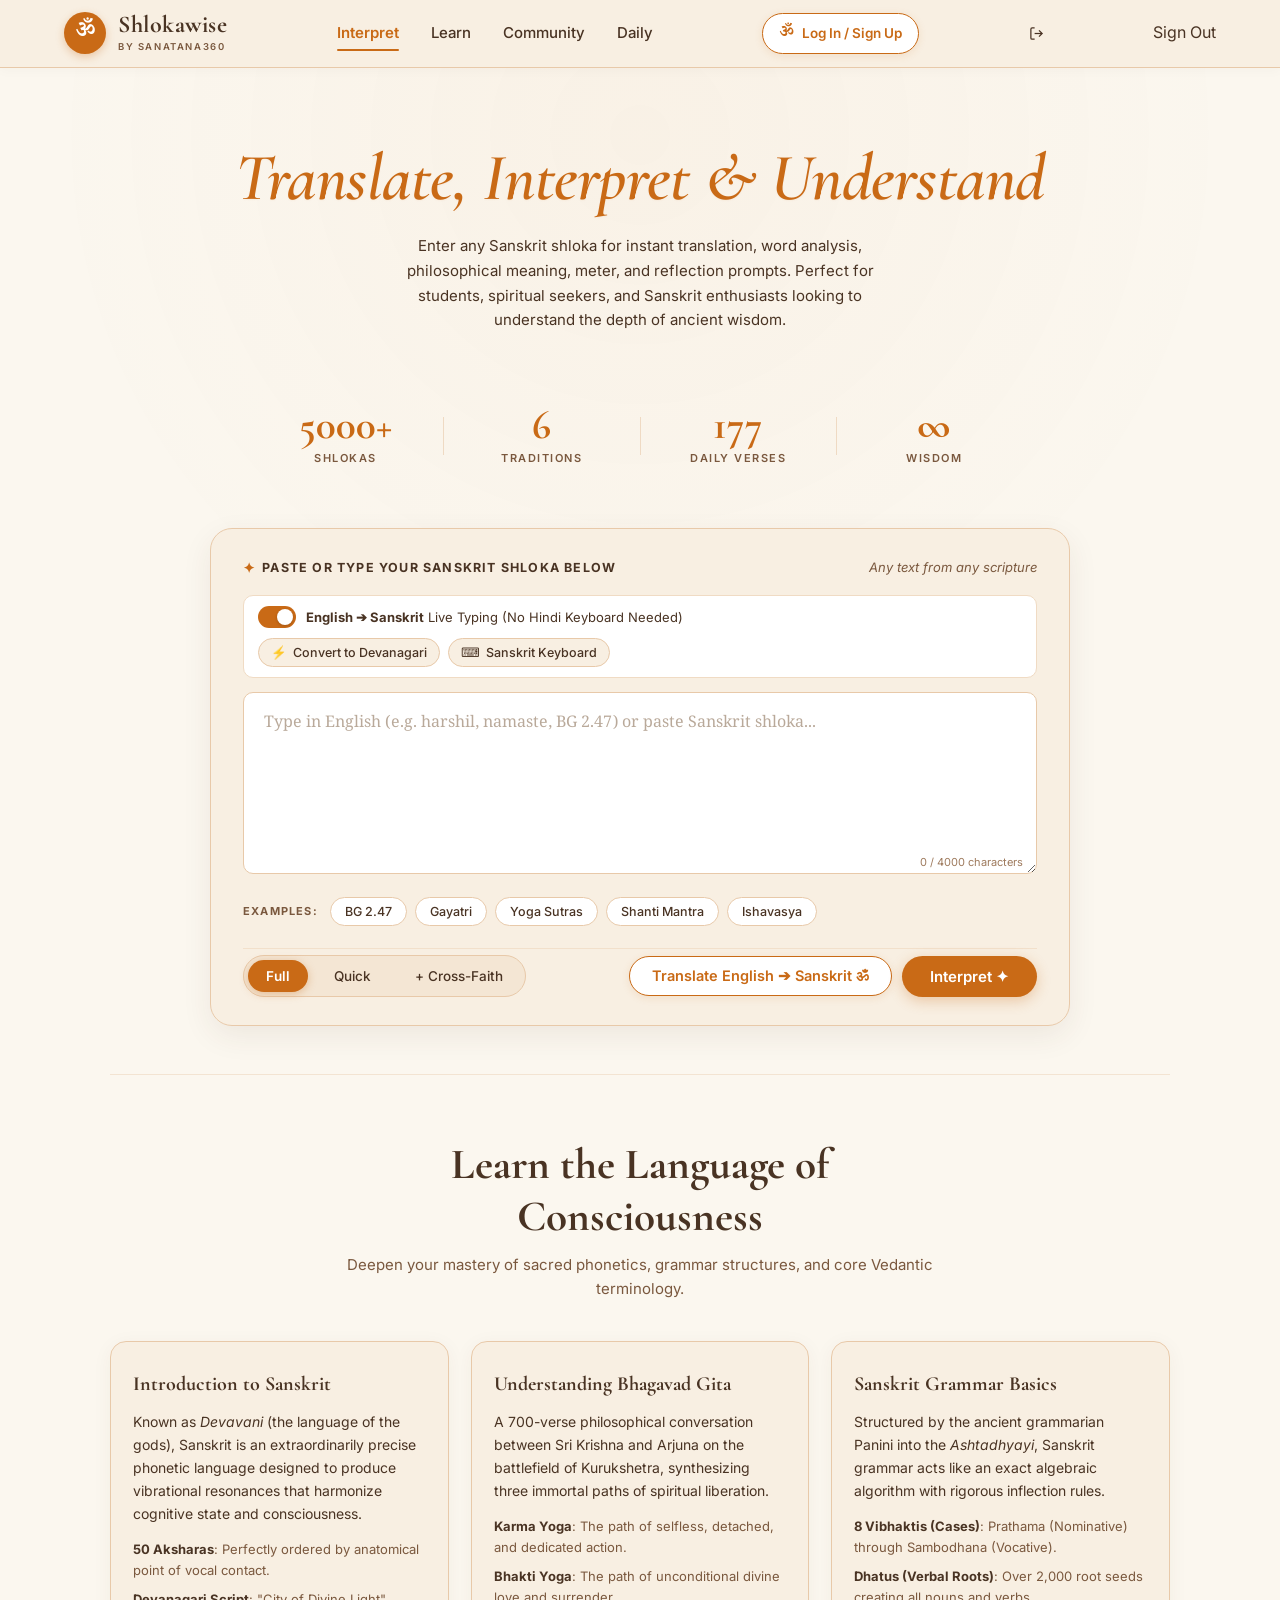
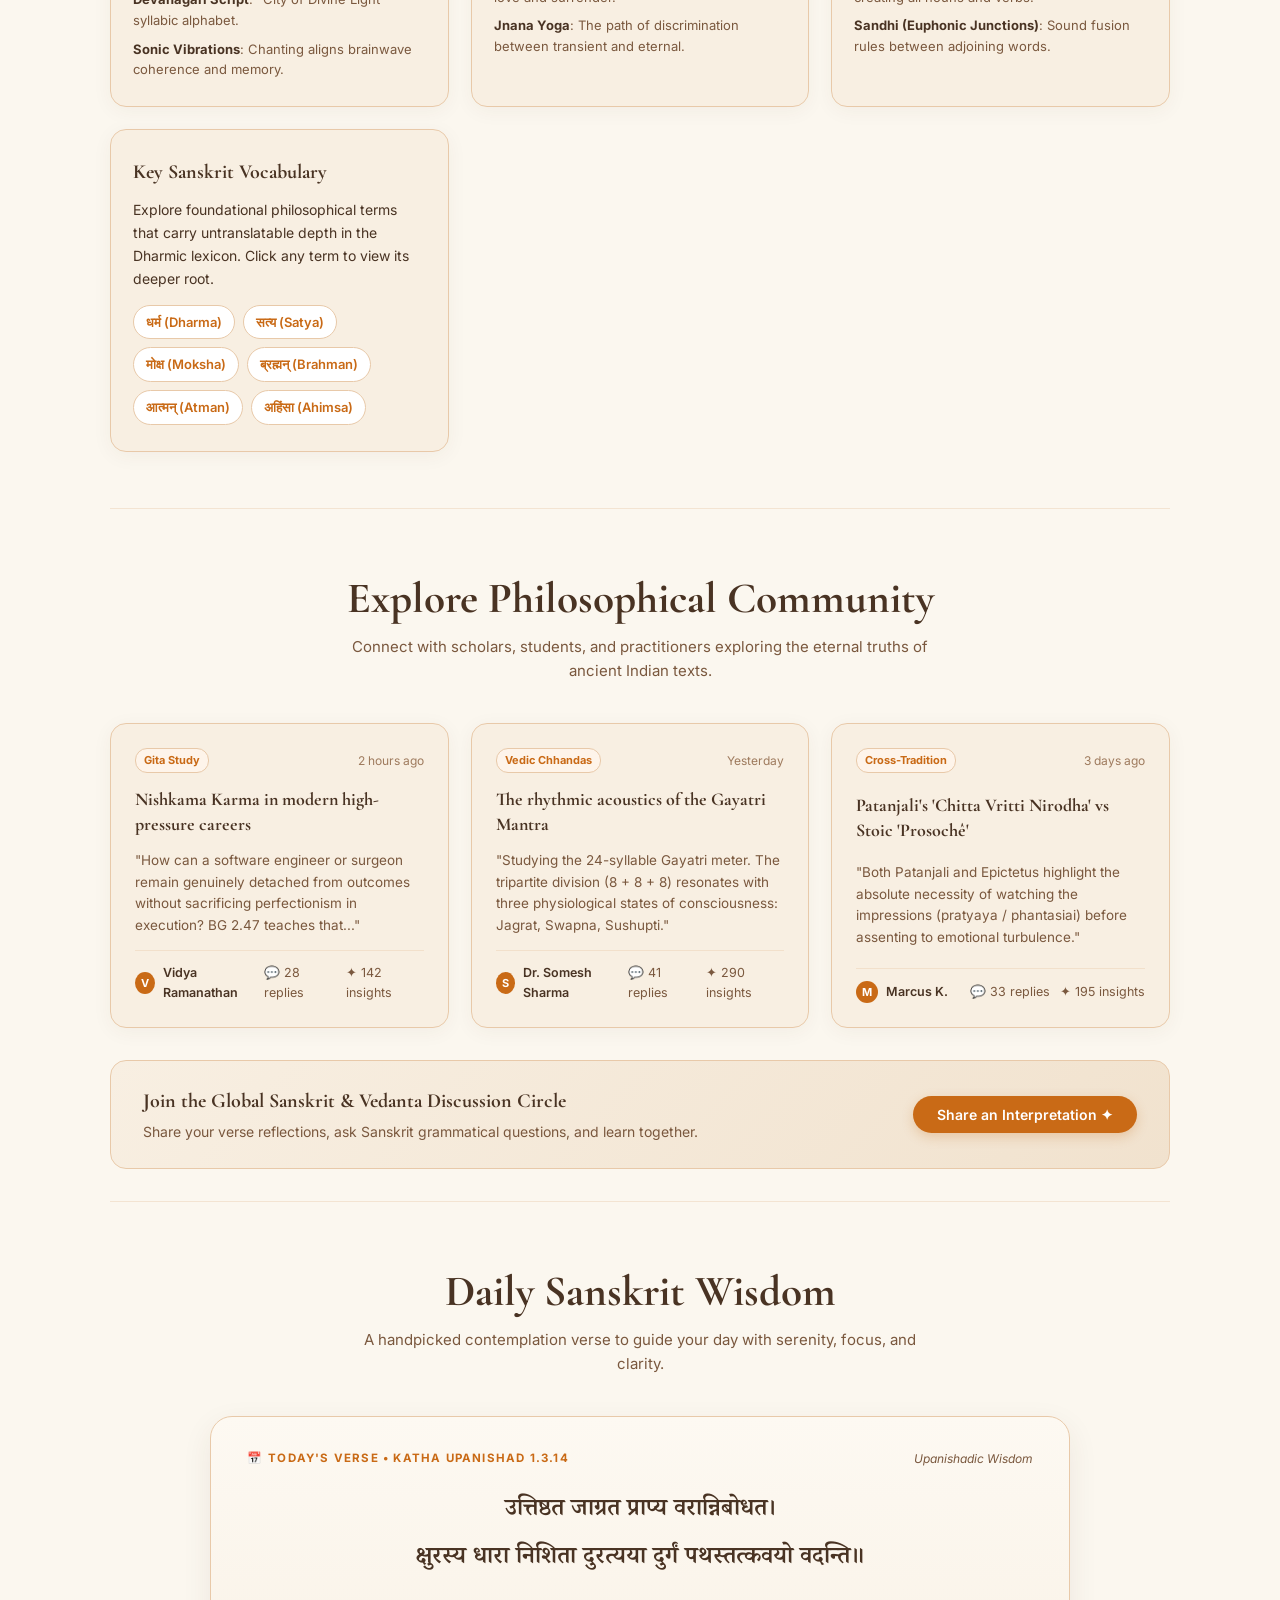
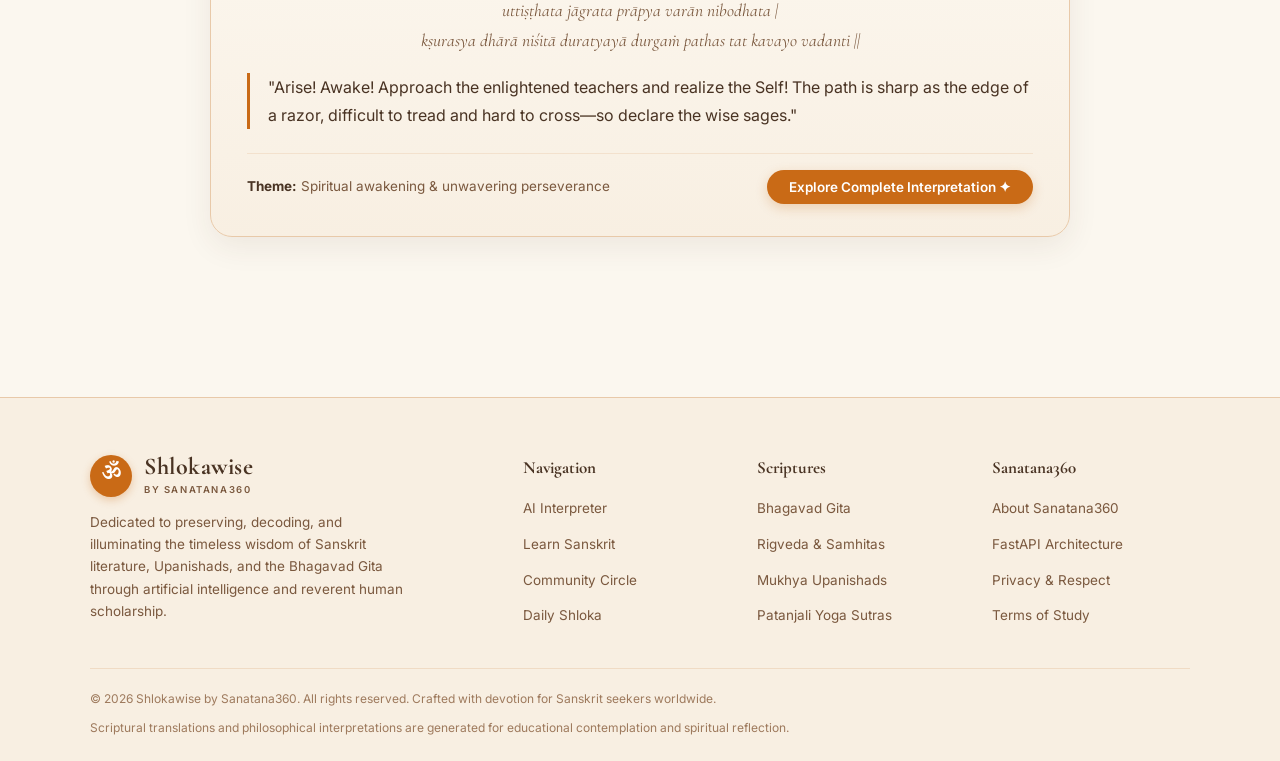
==== commit ac340109: "Add SQLite database for user logins and gate English-to-Sanskrit conversion behind login" ====
--- a/frontend/index.html
+++ b/frontend/index.html
@@ -37,14 +37,21 @@
                 <a href="#daily" class="nav-link">Daily</a>
             </div>
 
-            <!-- Right Profile Menu -->
+            <!-- Right Profile / Login Menu -->
             <div class="nav-right">
-                <div class="profile-dropdown-container">
+                <!-- Logged Out Button -->
+                <button type="button" class="auth-login-btn" id="navLoginBtn">
+                    <span class="auth-btn-icon">ॐ</span>
+                    <span class="auth-btn-text">Log In / Sign Up</span>
+                </button>
+
+                <!-- Logged In Profile Dropdown -->
+                <div class="profile-dropdown-container" id="profileDropdownContainer" hidden>
                     <button class="profile-button" id="profileBtn" aria-expanded="false" aria-haspopup="true">
                         <div class="profile-avatar">
                             <span class="avatar-icon">ॐ</span>
                         </div>
-                        <span class="profile-username">Arjun V.</span>
+                        <span class="profile-username" id="navUsername">Seeker</span>
                         <svg class="dropdown-caret" width="12" height="12" viewBox="0 0 24 24" fill="none" stroke="currentColor" stroke-width="2.5" stroke-linecap="round" stroke-linejoin="round">
                             <polyline points="6 9 12 15 18 9"></polyline>
                         </svg>
@@ -54,25 +61,23 @@
                     <div class="profile-menu" id="profileMenu">
                         <div class="profile-menu-header">
                             <div class="menu-user-badge">Seeker Account</div>
-                            <div class="menu-user-name">Arjun Varma</div>
-                            <div class="menu-user-email">arjun@sanatana360.org</div>
+                            <div class="menu-user-name" id="menuUserName">Seeker</div>
+                            <div class="menu-user-email" id="menuUserEmail">seeker@example.com</div>
                         </div>
                         <div class="profile-menu-items">
-                            <a href="#saved" class="profile-menu-item" id="menuSavedShlokas">
+                            <a href="#interpret" class="profile-menu-item" id="menuSavedShlokas">
                                 <svg width="15" height="15" viewBox="0 0 24 24" fill="none" stroke="currentColor" stroke-width="2"><path d="M19 21l-7-5-7 5V5a2 2 0 0 1 2-2h10a2 2 0 0 1 2 2z"></path></svg>
-                                <span>My Saved Shlokas</span>
-                                <span class="menu-item-badge">12</span>
-                            </a>
-                            <a href="#history" class="profile-menu-item" id="menuReadingHistory">
-                                <svg width="15" height="15" viewBox="0 0 24 24" fill="none" stroke="currentColor" stroke-width="2"><circle cx="12" cy="12" r="10"></circle><polyline points="12 6 12 12 16 14"></polyline></svg>
-                                <span>Reading History</span>
-                            </a>
-                            <a href="#preferences" class="profile-menu-item" id="menuPreferences">
-                                <svg width="15" height="15" viewBox="0 0 24 24" fill="none" stroke="currentColor" stroke-width="2"><circle cx="12" cy="12" r="3"></circle><path d="M19.4 15a1.65 1.65 0 0 0 .33 1.82l.06.06a2 2 0 0 1 0 2.83 2 2 0 0 1-2.83 0l-.06-.06a1.65 1.65 0 0 0-1.82-.33 1.65 1.65 0 0 0-1 1.51V21a2 2 0 0 1-2 2 2 2 0 0 1-2-2v-.09A1.65 1.65 0 0 0 9 19.4a1.65 1.65 0 0 0-1.82.33l-.06.06a2 2 0 0 1-2.83 0 2 2 0 0 1 0-2.83l.06-.06a1.65 1.65 0 0 0 .33-1.82 1.65 1.65 0 0 0-1.51-1H3a2 2 0 0 1-2-2 2 2 0 0 1 2-2h.09A1.65 1.65 0 0 0 4.6 9a1.65 1.65 0 0 0-.33-1.82l-.06-.06a2 2 0 0 1 0-2.83 2 2 0 0 1 2.83 0l.06.06a1.65 1.65 0 0 0 1.82.33H9a1.65 1.65 0 0 0 1-1.51V3a2 2 0 0 1 2-2 2 2 0 0 1 2 2v.09a1.65 1.65 0 0 0 1 1.51 1.65 1.65 0 0 0 1.82-.33l.06-.06a2 2 0 0 1 2.83 0 2 2 0 0 1 0 2.83l-.06.06a1.65 1.65 0 0 0-.33 1.82V9a1.65 1.65 0 0 0 1.51 1H21a2 2 0 0 1 2 2 2 2 0 0 1-2 2h-.09a1.65 1.65 0 0 0-1.51 1z"></path></svg>
-                                <span>Tradition: Advaita</span>
+                                <span>My Sanskrit Translates</span>
                             </a>
                             <div class="profile-menu-divider"></div>
-                            <button class="profile-menu-item signout-btn" id="menuSignOut">
+                            <button type="button" class="profile-menu-item signout-btn" id="menuSignOut">
+                                <svg width="15" height="15" viewBox="0 0 24 24" fill="none" stroke="currentColor" stroke-width="2"><path d="M9 21H5a2 2 0 0 1-2-2V5a2 2 0 0 1 2-2h4"></path><polyline points="16 17 21 12 16 7"></polyline><line x1="21" y1="12" x2="9" y2="12"></line></svg>
+                                <span>Sign Out</span>
+                            </button>
+                        </div>
+                    </div>
+                </div>
+            </div>
                                 <svg width="15" height="15" viewBox="0 0 24 24" fill="none" stroke="currentColor" stroke-width="2"><path d="M9 21H5a2 2 0 0 1-2-2V5a2 2 0 0 1 2-2h4"></path><polyline points="16 17 21 12 16 7"></polyline><line x1="21" y1="12" x2="9" y2="12"></line></svg>
                                 <span>Sign Out</span>
                             </button>
@@ -96,10 +101,10 @@
             <a href="#community" class="mobile-nav-link">Community</a>
             <a href="#daily" class="mobile-nav-link">Daily</a>
             <div class="mobile-drawer-footer">
-                <div class="mobile-user-row">
+                <button type="button" class="mobile-auth-btn" id="mobileAuthBtn">
                     <span class="avatar-icon">ॐ</span>
-                    <span class="profile-username">Arjun V. (Sanatana360)</span>
-                </div>
+                    <span id="mobileAuthLabel">Log In / Sign Up</span>
+                </button>
             </div>
         </div>
     </header>
@@ -758,6 +763,43 @@
         <span class="toast-message" id="toastMessage">Copied to clipboard</span>
     </div>
 
+    <!-- Seeker Authentication Modal -->
+    <div class="auth-modal-overlay" id="loginModal" hidden>
+        <div class="auth-modal-card">
+            <div class="auth-modal-header">
+                <div class="auth-badge">✦ SANSKRIT AI SEEKER ACCESS</div>
+                <button type="button" class="auth-close-btn" id="closeLoginModalBtn">&times;</button>
+            </div>
+            <h3 class="auth-title">Sign In to Convert to Sanskrit</h3>
+            <p class="auth-subtitle" id="authSubtitle">Please sign in to convert English to authentic Sanskrit. Your account is saved so you can access your translations anytime.</p>
+            
+            <form id="authForm" class="auth-form">
+                <div class="auth-field">
+                    <label for="authNameInput">Your Name</label>
+                    <input type="text" id="authNameInput" placeholder="e.g. Harshil Gupta" required autocomplete="name">
+                </div>
+                <div class="auth-field">
+                    <label for="authEmailInput">Email Address</label>
+                    <input type="email" id="authEmailInput" placeholder="e.g. harshil@example.com" required autocomplete="email">
+                </div>
+                <div class="auth-field">
+                    <label for="authPasswordInput">Password / PIN</label>
+                    <input type="password" id="authPasswordInput" placeholder="Enter password (minimum 4 characters)" value="seeker123" autocomplete="current-password" required>
+                </div>
+                
+                <div class="auth-actions">
+                    <button type="submit" class="auth-submit-btn" id="authSubmitBtn">
+                        <span class="btn-spinner" id="authSpinner" hidden></span>
+                        <span id="authBtnLabel">Sign In &amp; Convert ✦</span>
+                    </button>
+                    <button type="button" class="auth-guest-btn" id="authGuestBtn">
+                        ⚡ Quick Guest Sign In
+                    </button>
+                </div>
+            </form>
+        </div>
+    </div>
+
     <!-- Script File -->
     <script src="script.js"></script>
 </body>
--- a/frontend/style.css
+++ b/frontend/style.css
@@ -457,6 +457,214 @@
     color: var(--text-muted-brown);
 }
 
+/* Auth Login Navbar Button */
+.auth-login-btn {
+    display: inline-flex;
+    align-items: center;
+    gap: 8px;
+    padding: 7px 16px;
+    background: #ffffff;
+    border: 1.5px solid var(--primary-orange);
+    border-radius: 24px;
+    color: var(--primary-orange);
+    font-size: 13.5px;
+    font-weight: 600;
+    cursor: pointer;
+    transition: all var(--transition-fast);
+    box-shadow: 0 2px 8px rgba(201, 106, 22, 0.12);
+}
+
+.auth-login-btn:hover {
+    background: var(--primary-orange);
+    color: #ffffff;
+    transform: translateY(-1px);
+    box-shadow: 0 4px 12px rgba(201, 106, 22, 0.25);
+}
+
+.auth-btn-icon {
+    font-family: var(--font-sanskrit);
+    font-size: 16px;
+    font-weight: bold;
+}
+
+.mobile-auth-btn {
+    display: flex;
+    align-items: center;
+    justify-content: center;
+    gap: 10px;
+    width: 100%;
+    padding: 10px;
+    background: var(--primary-orange);
+    color: #ffffff;
+    border: none;
+    border-radius: var(--radius-md);
+    font-size: 14px;
+    font-weight: 600;
+    cursor: pointer;
+}
+
+/* Authentication Modal Dialog */
+.auth-modal-overlay {
+    position: fixed;
+    top: 0;
+    left: 0;
+    width: 100vw;
+    height: 100vh;
+    background: rgba(73, 51, 35, 0.55);
+    backdrop-filter: blur(4px);
+    z-index: 2000;
+    display: flex;
+    align-items: center;
+    justify-content: center;
+    padding: 20px;
+    animation: fadeIn 0.25s ease;
+}
+
+.auth-modal-overlay[hidden] {
+    display: none !important;
+}
+
+.auth-modal-card {
+    background: var(--bg-ivory);
+    border: 1px solid var(--border-peach);
+    border-radius: var(--radius-xl);
+    max-width: 440px;
+    width: 100%;
+    padding: 30px 28px;
+    box-shadow: 0 20px 50px rgba(73, 51, 35, 0.2);
+    position: relative;
+    animation: slideUpFade 0.3s ease;
+}
+
+.auth-modal-header {
+    display: flex;
+    justify-content: space-between;
+    align-items: center;
+    margin-bottom: 12px;
+}
+
+.auth-badge {
+    font-size: 10.5px;
+    font-weight: 700;
+    letter-spacing: 1.2px;
+    color: var(--primary-orange);
+    text-transform: uppercase;
+}
+
+.auth-close-btn {
+    font-size: 24px;
+    color: var(--text-muted-brown);
+    cursor: pointer;
+    line-height: 1;
+    background: none;
+    border: none;
+    padding: 0 4px;
+}
+
+.auth-close-btn:hover {
+    color: var(--primary-orange);
+}
+
+.auth-title {
+    font-family: var(--font-heading);
+    font-size: 24px;
+    font-weight: 700;
+    color: var(--text-dark-brown);
+    margin-bottom: 6px;
+}
+
+.auth-subtitle {
+    font-size: 13.5px;
+    color: var(--text-muted-brown);
+    line-height: 1.5;
+    margin-bottom: 20px;
+}
+
+.auth-form {
+    display: flex;
+    flex-direction: column;
+    gap: 14px;
+}
+
+.auth-field {
+    display: flex;
+    flex-direction: column;
+    gap: 6px;
+    text-align: left;
+}
+
+.auth-field label {
+    font-size: 12px;
+    font-weight: 600;
+    color: var(--text-dark-brown);
+    text-transform: uppercase;
+    letter-spacing: 0.5px;
+}
+
+.auth-field input {
+    padding: 10px 14px;
+    background: #ffffff;
+    border: 1px solid var(--border-peach);
+    border-radius: var(--radius-md);
+    font-size: 14px;
+    color: var(--text-dark-brown);
+    outline: none;
+    transition: border-color var(--transition-fast), box-shadow var(--transition-fast);
+}
+
+.auth-field input:focus {
+    border-color: var(--primary-orange);
+    box-shadow: 0 0 0 3px rgba(201, 106, 22, 0.12);
+}
+
+.auth-actions {
+    display: flex;
+    flex-direction: column;
+    gap: 10px;
+    margin-top: 8px;
+}
+
+.auth-submit-btn {
+    display: flex;
+    align-items: center;
+    justify-content: center;
+    gap: 8px;
+    padding: 12px;
+    background: var(--primary-orange);
+    color: #ffffff;
+    border: none;
+    border-radius: 25px;
+    font-size: 15px;
+    font-weight: 600;
+    cursor: pointer;
+    box-shadow: 0 4px 14px rgba(201, 106, 22, 0.3);
+    transition: all var(--transition-fast);
+}
+
+.auth-submit-btn:hover {
+    background: var(--primary-orange-hover);
+    transform: translateY(-1px);
+    box-shadow: 0 6px 18px rgba(201, 106, 22, 0.4);
+}
+
+.auth-guest-btn {
+    padding: 9px;
+    background: transparent;
+    color: var(--text-muted-brown);
+    border: 1px dashed var(--border-peach);
+    border-radius: 25px;
+    font-size: 13px;
+    font-weight: 500;
+    cursor: pointer;
+    transition: all var(--transition-fast);
+}
+
+.auth-guest-btn:hover {
+    background: var(--cream-surface);
+    color: var(--primary-orange);
+    border-color: var(--primary-orange);
+}
+
 /* --------------------------------------------------------------------------
    4. Hero Section
    -------------------------------------------------------------------------- */
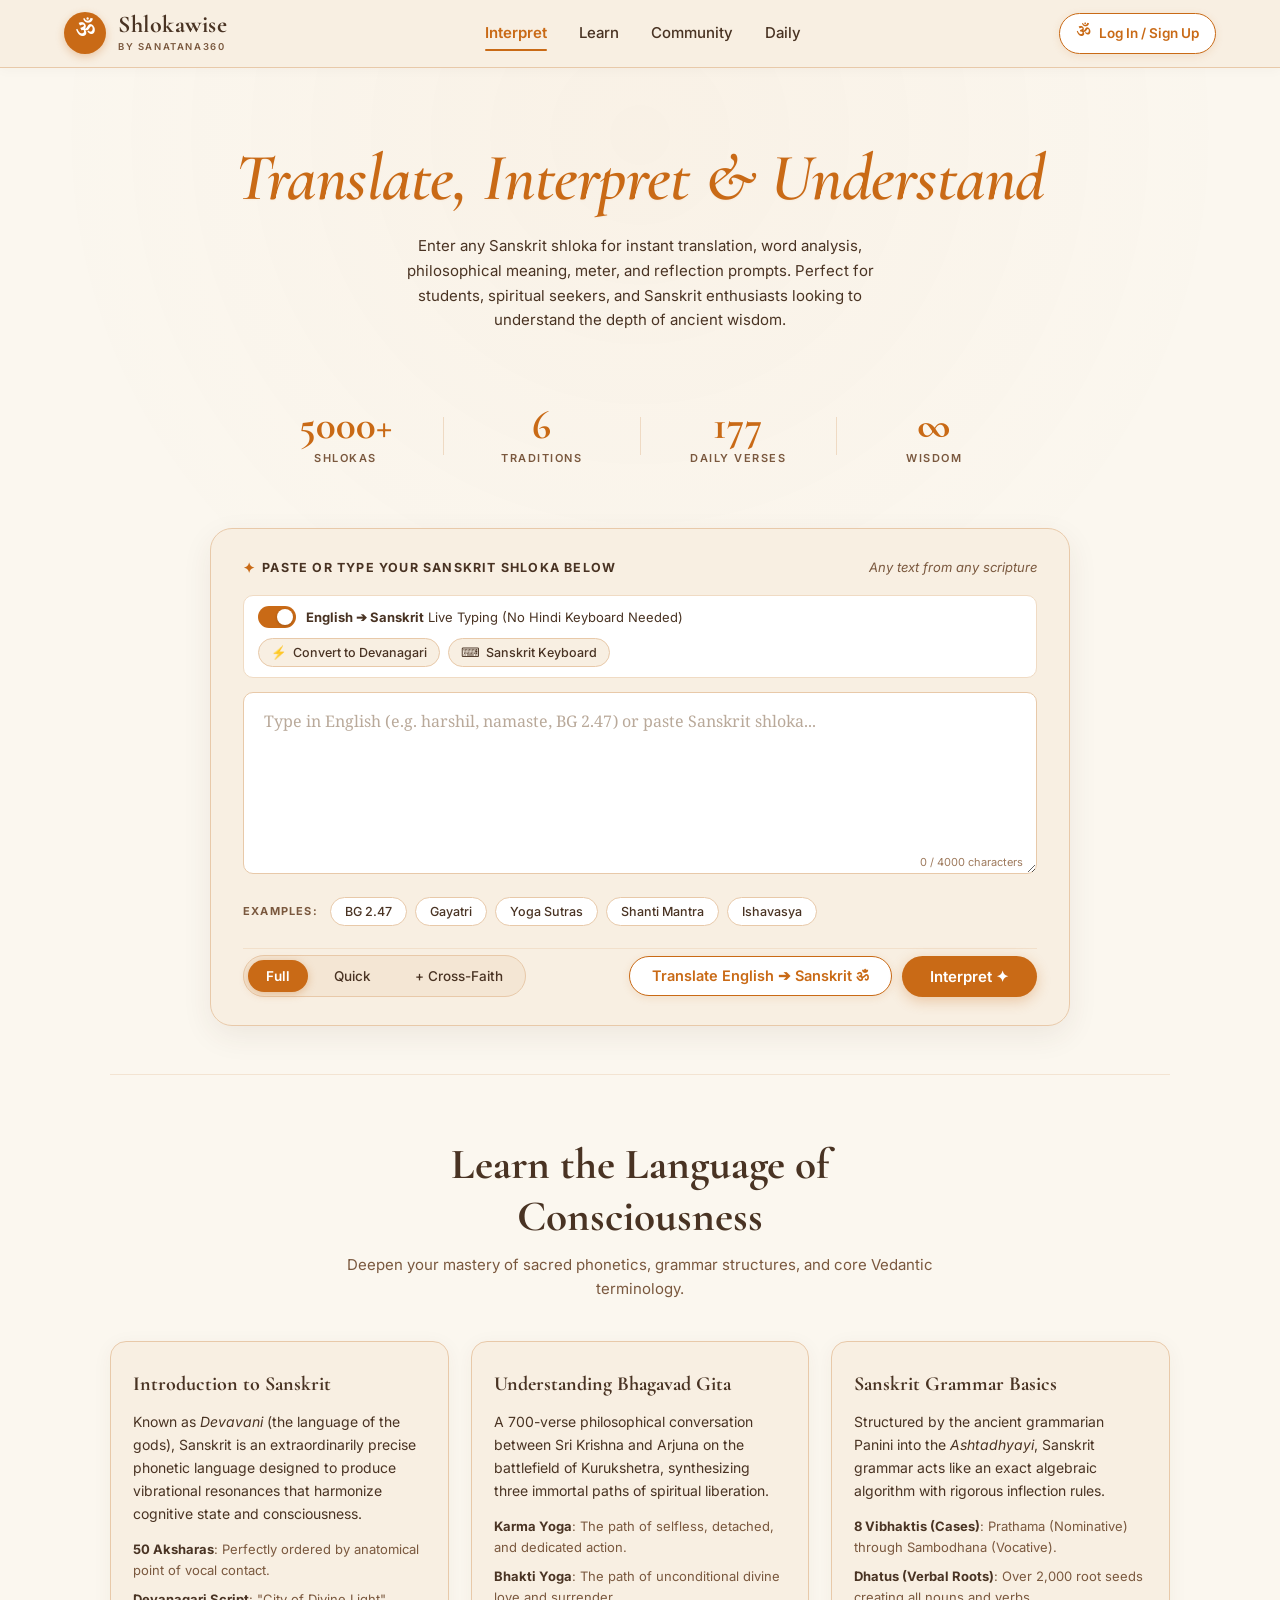
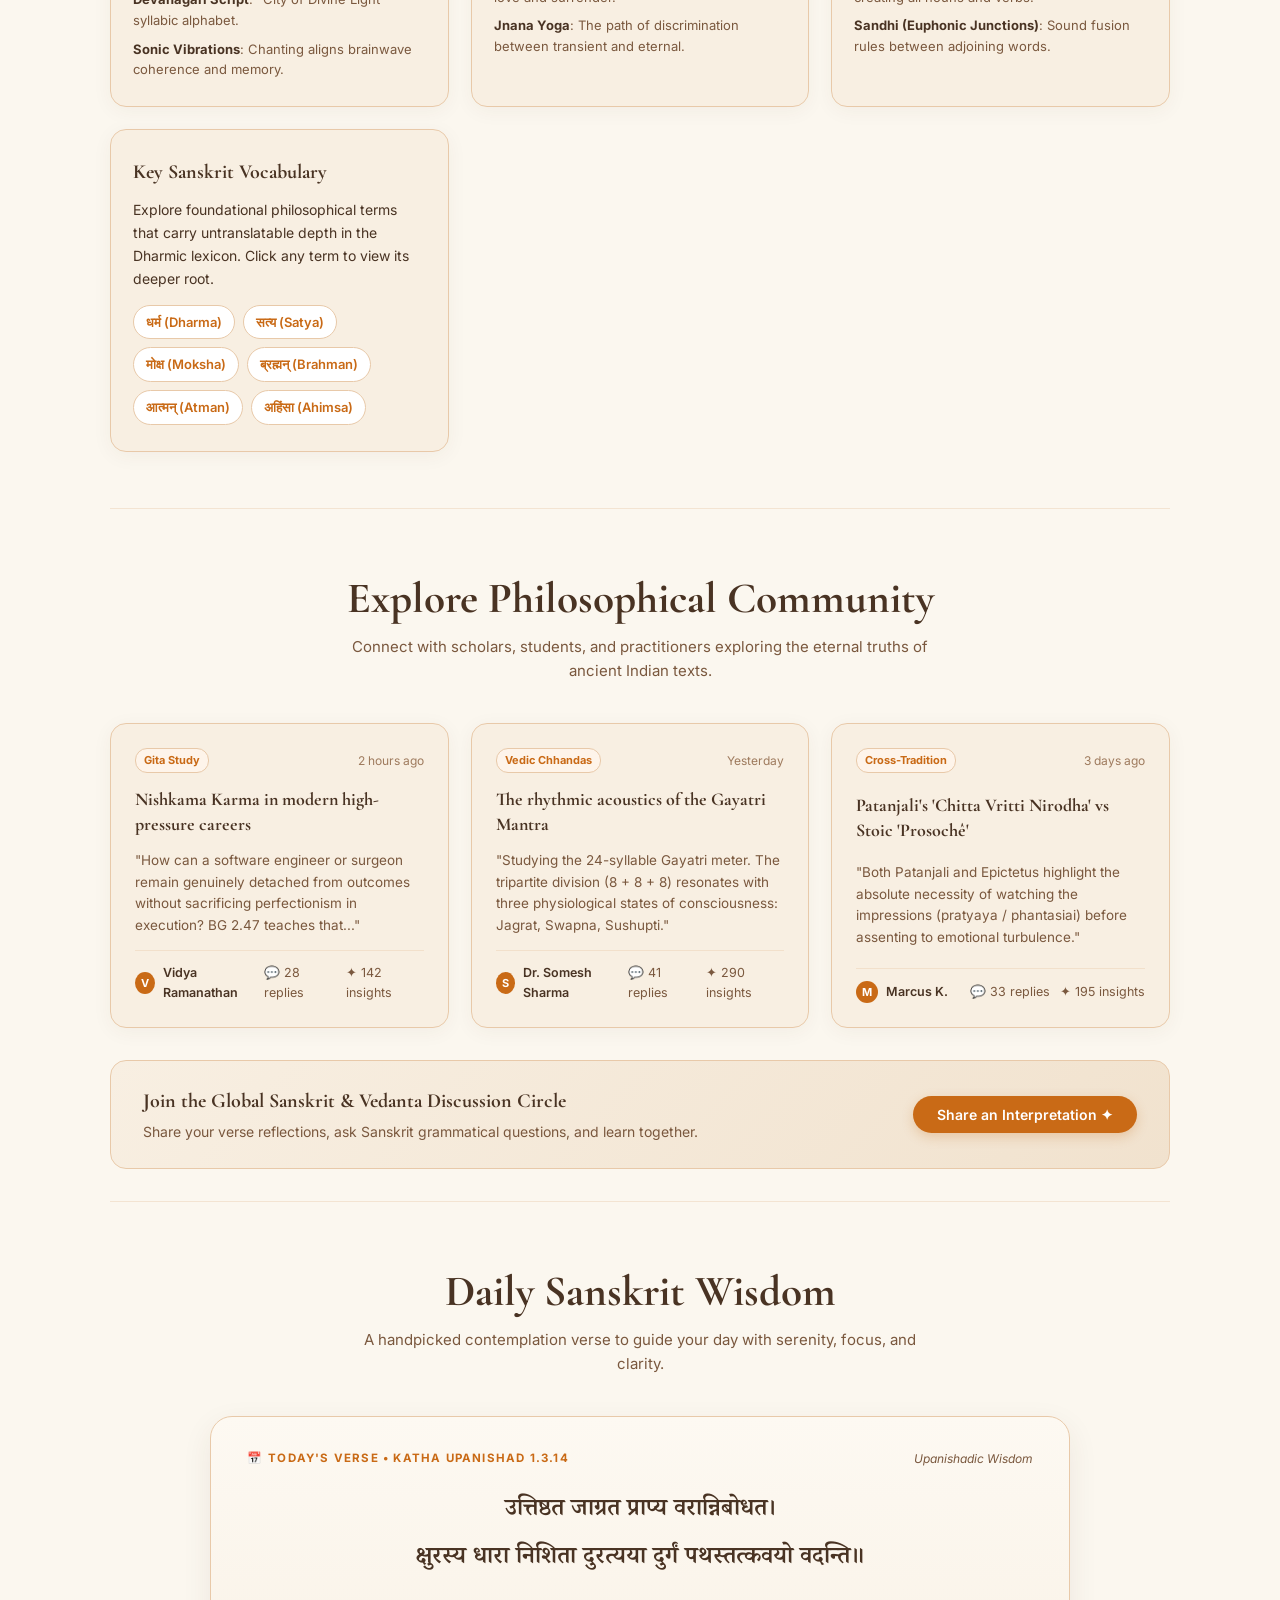
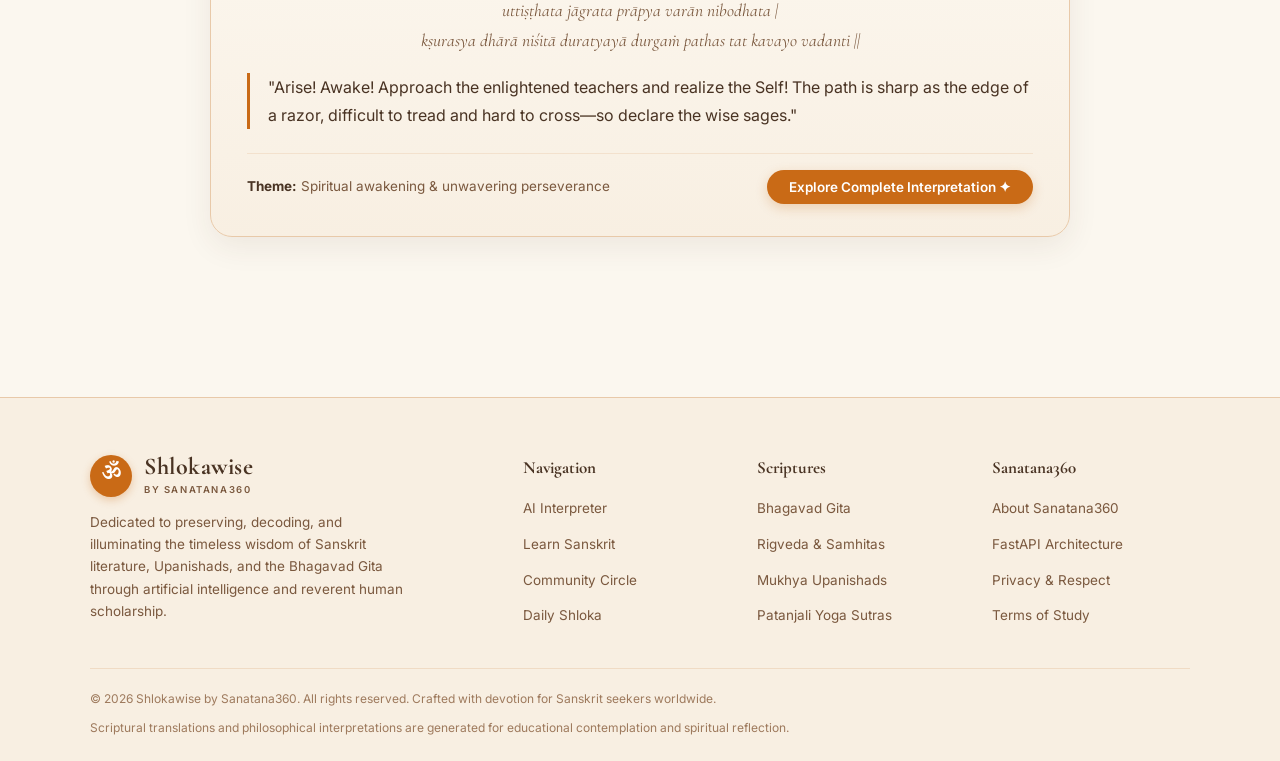
==== commit c996116b: "Remove leaked Sign Out element and clean profile dropdown options" ====
--- a/frontend/index.html
+++ b/frontend/index.html
@@ -65,19 +65,7 @@
                             <div class="menu-user-email" id="menuUserEmail">seeker@example.com</div>
                         </div>
                         <div class="profile-menu-items">
-                            <a href="#interpret" class="profile-menu-item" id="menuSavedShlokas">
-                                <svg width="15" height="15" viewBox="0 0 24 24" fill="none" stroke="currentColor" stroke-width="2"><path d="M19 21l-7-5-7 5V5a2 2 0 0 1 2-2h10a2 2 0 0 1 2 2z"></path></svg>
-                                <span>My Sanskrit Translates</span>
-                            </a>
-                            <div class="profile-menu-divider"></div>
                             <button type="button" class="profile-menu-item signout-btn" id="menuSignOut">
-                                <svg width="15" height="15" viewBox="0 0 24 24" fill="none" stroke="currentColor" stroke-width="2"><path d="M9 21H5a2 2 0 0 1-2-2V5a2 2 0 0 1 2-2h4"></path><polyline points="16 17 21 12 16 7"></polyline><line x1="21" y1="12" x2="9" y2="12"></line></svg>
-                                <span>Sign Out</span>
-                            </button>
-                        </div>
-                    </div>
-                </div>
-            </div>
                                 <svg width="15" height="15" viewBox="0 0 24 24" fill="none" stroke="currentColor" stroke-width="2"><path d="M9 21H5a2 2 0 0 1-2-2V5a2 2 0 0 1 2-2h4"></path><polyline points="16 17 21 12 16 7"></polyline><line x1="21" y1="12" x2="9" y2="12"></line></svg>
                                 <span>Sign Out</span>
                             </button>
